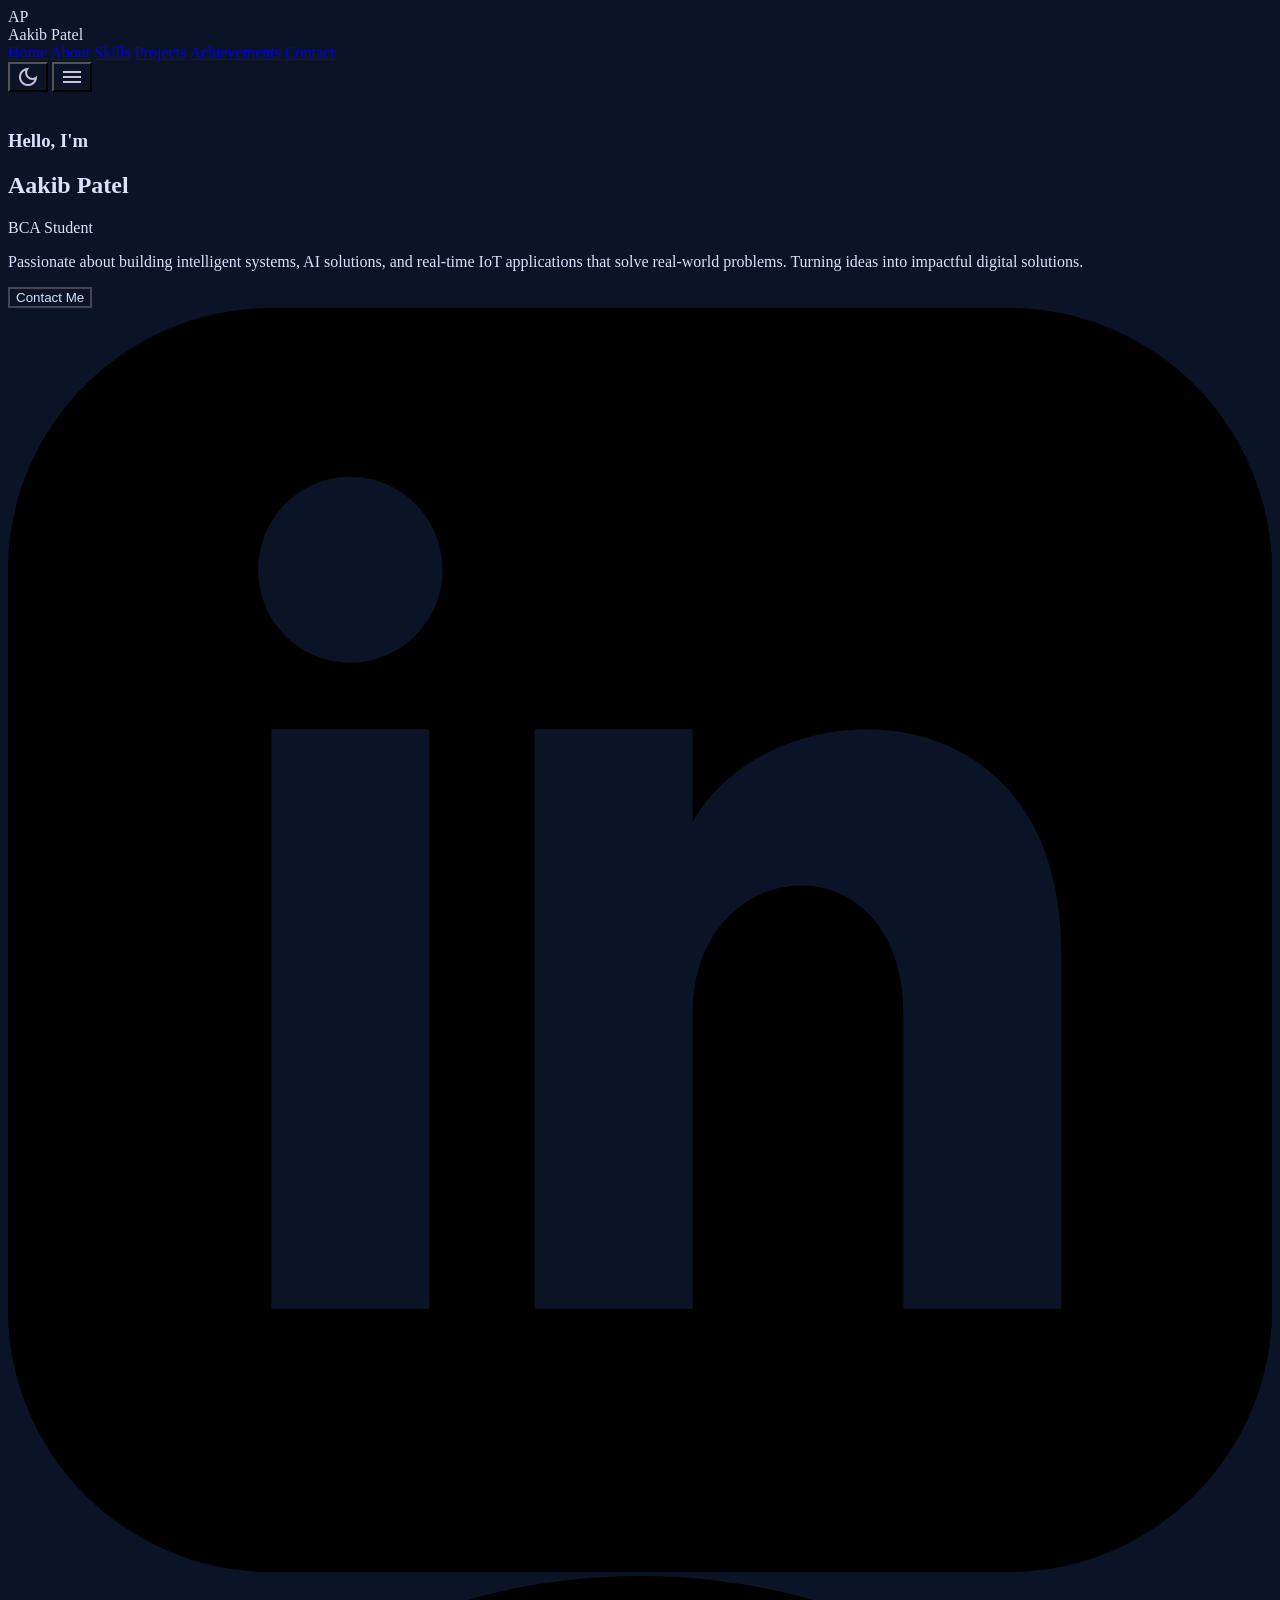
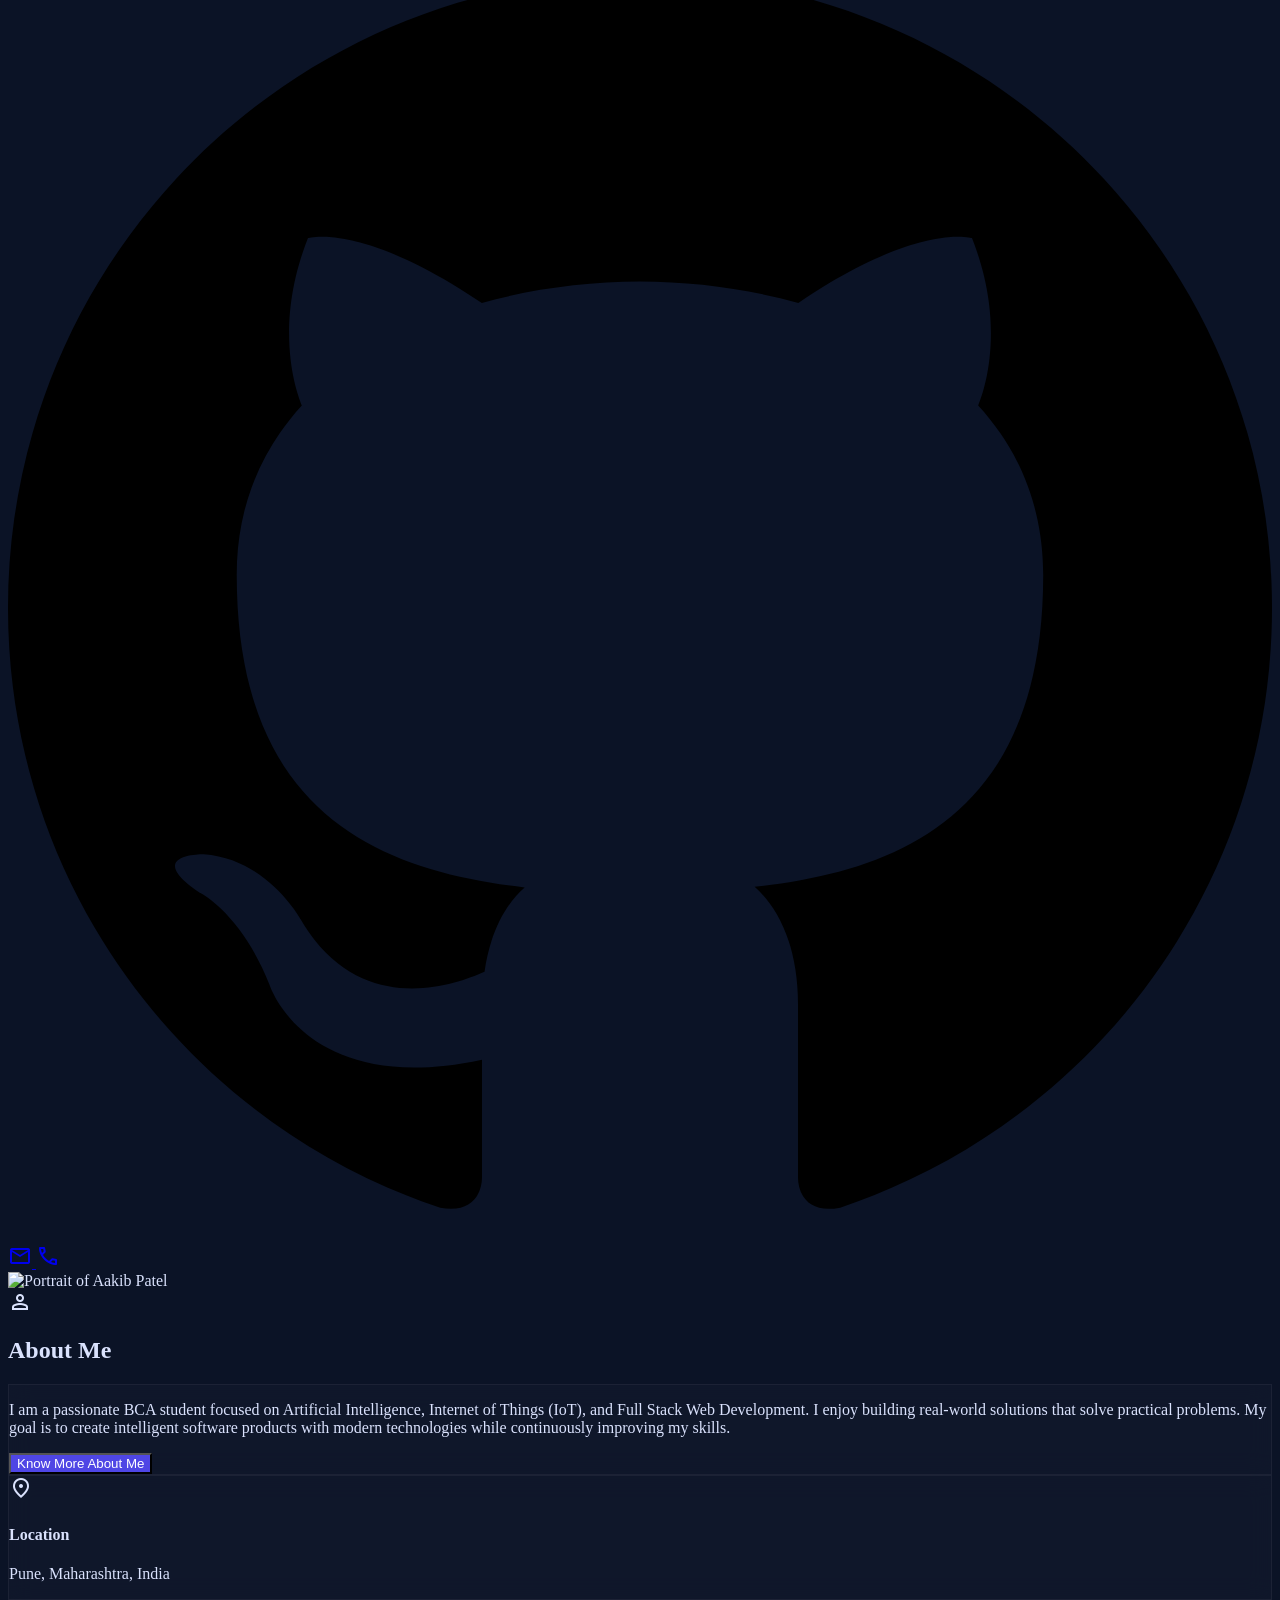
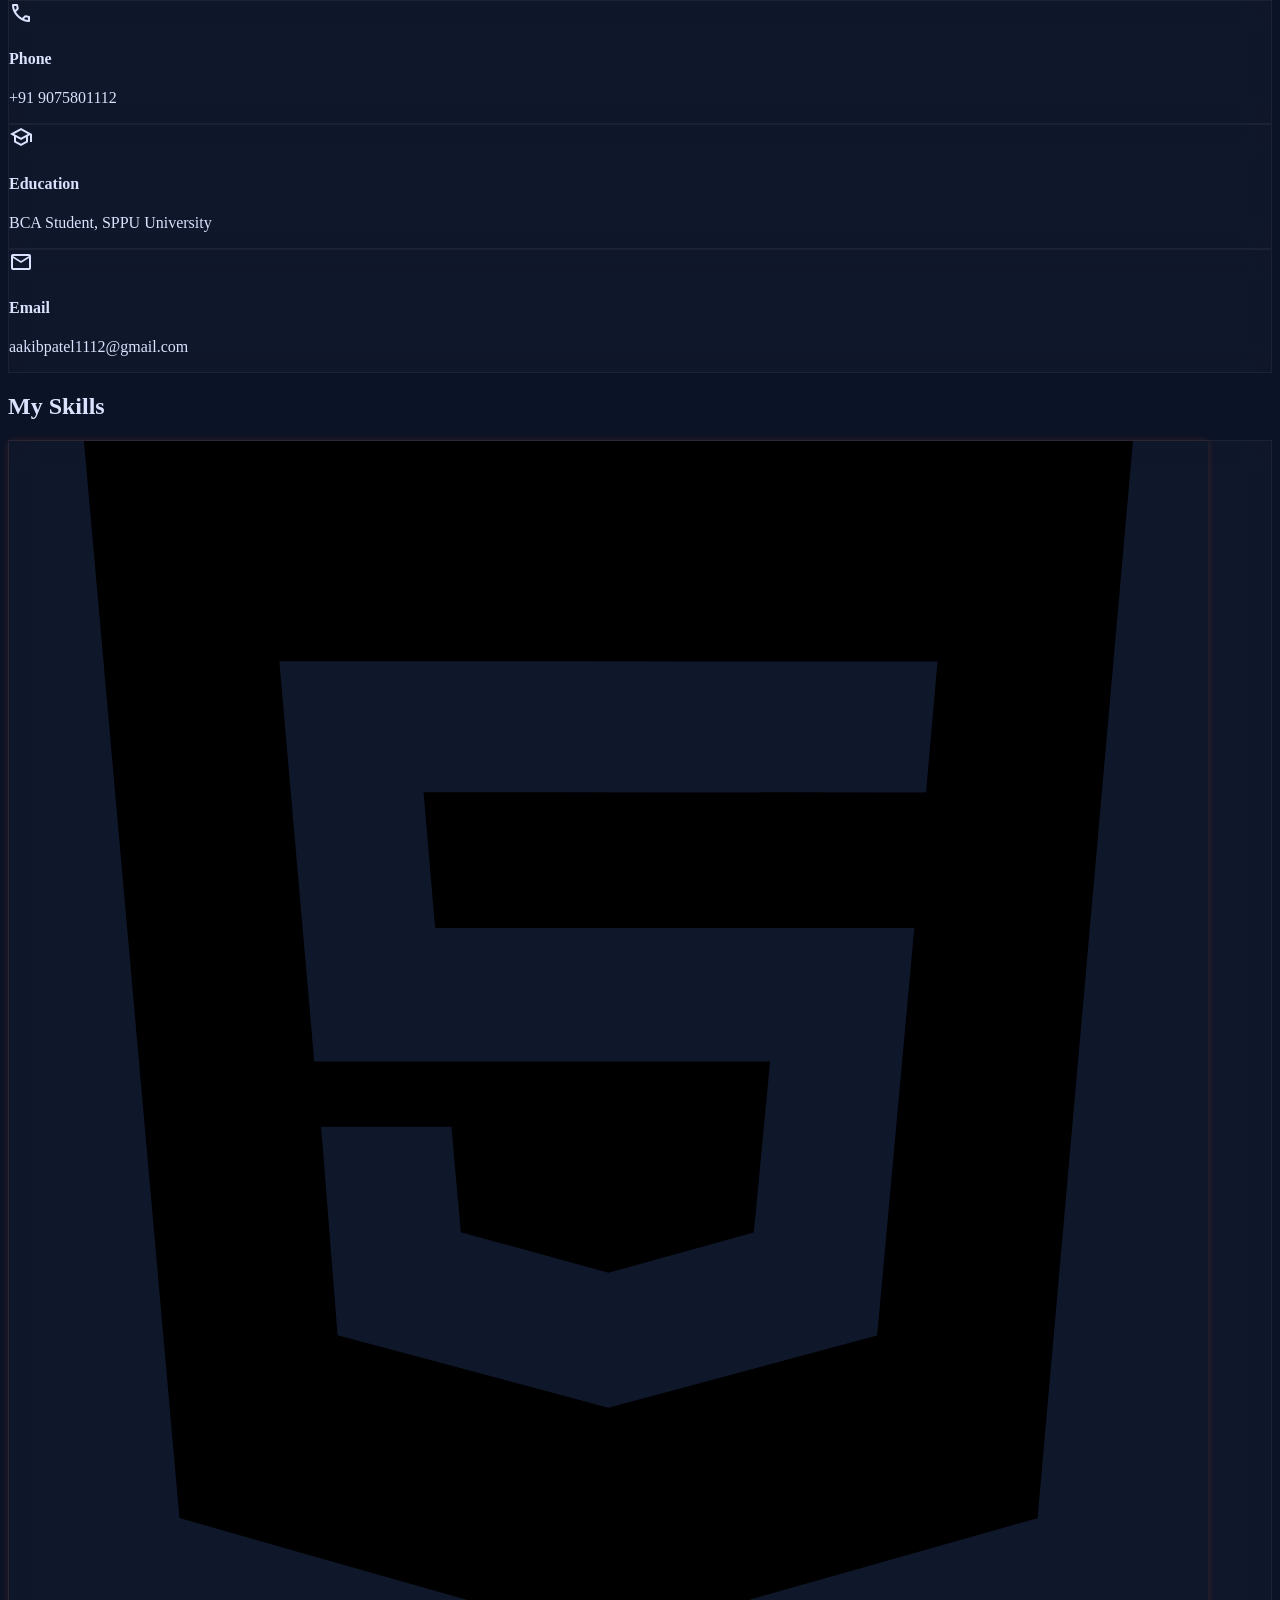
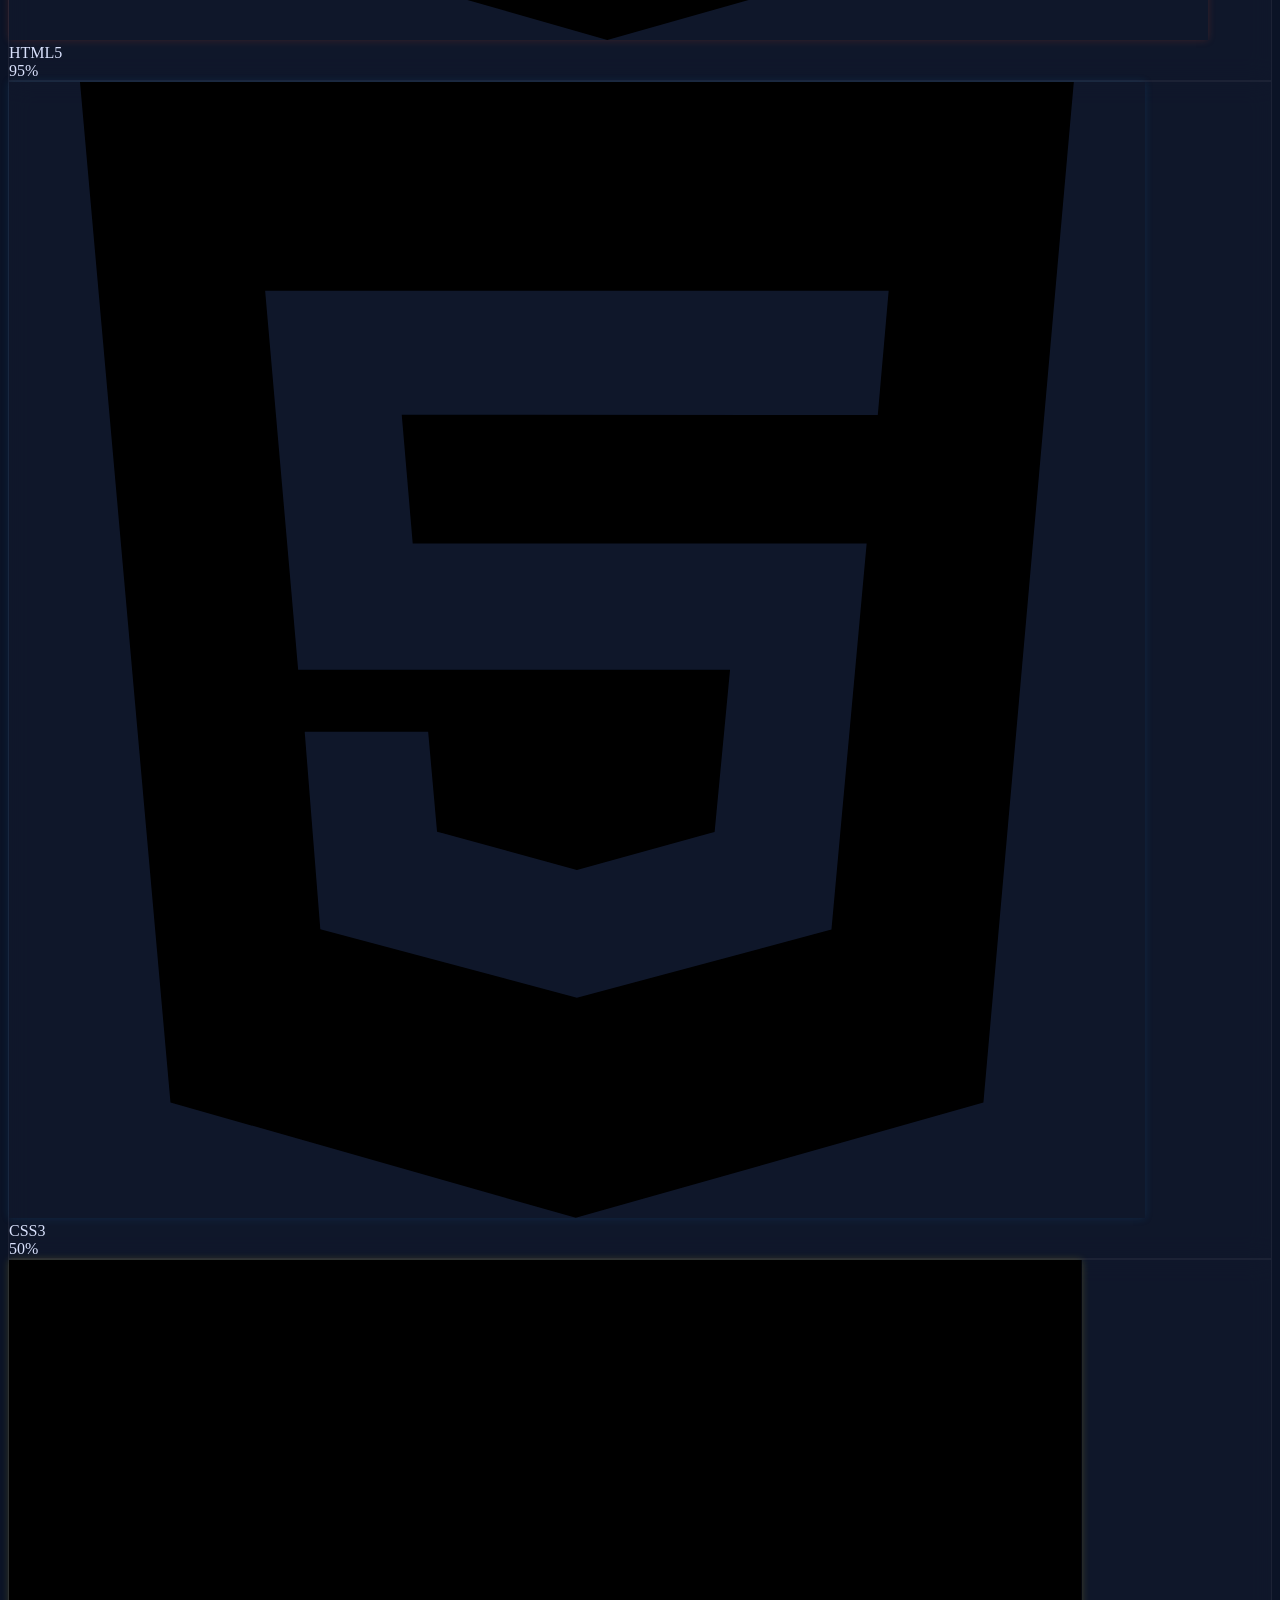
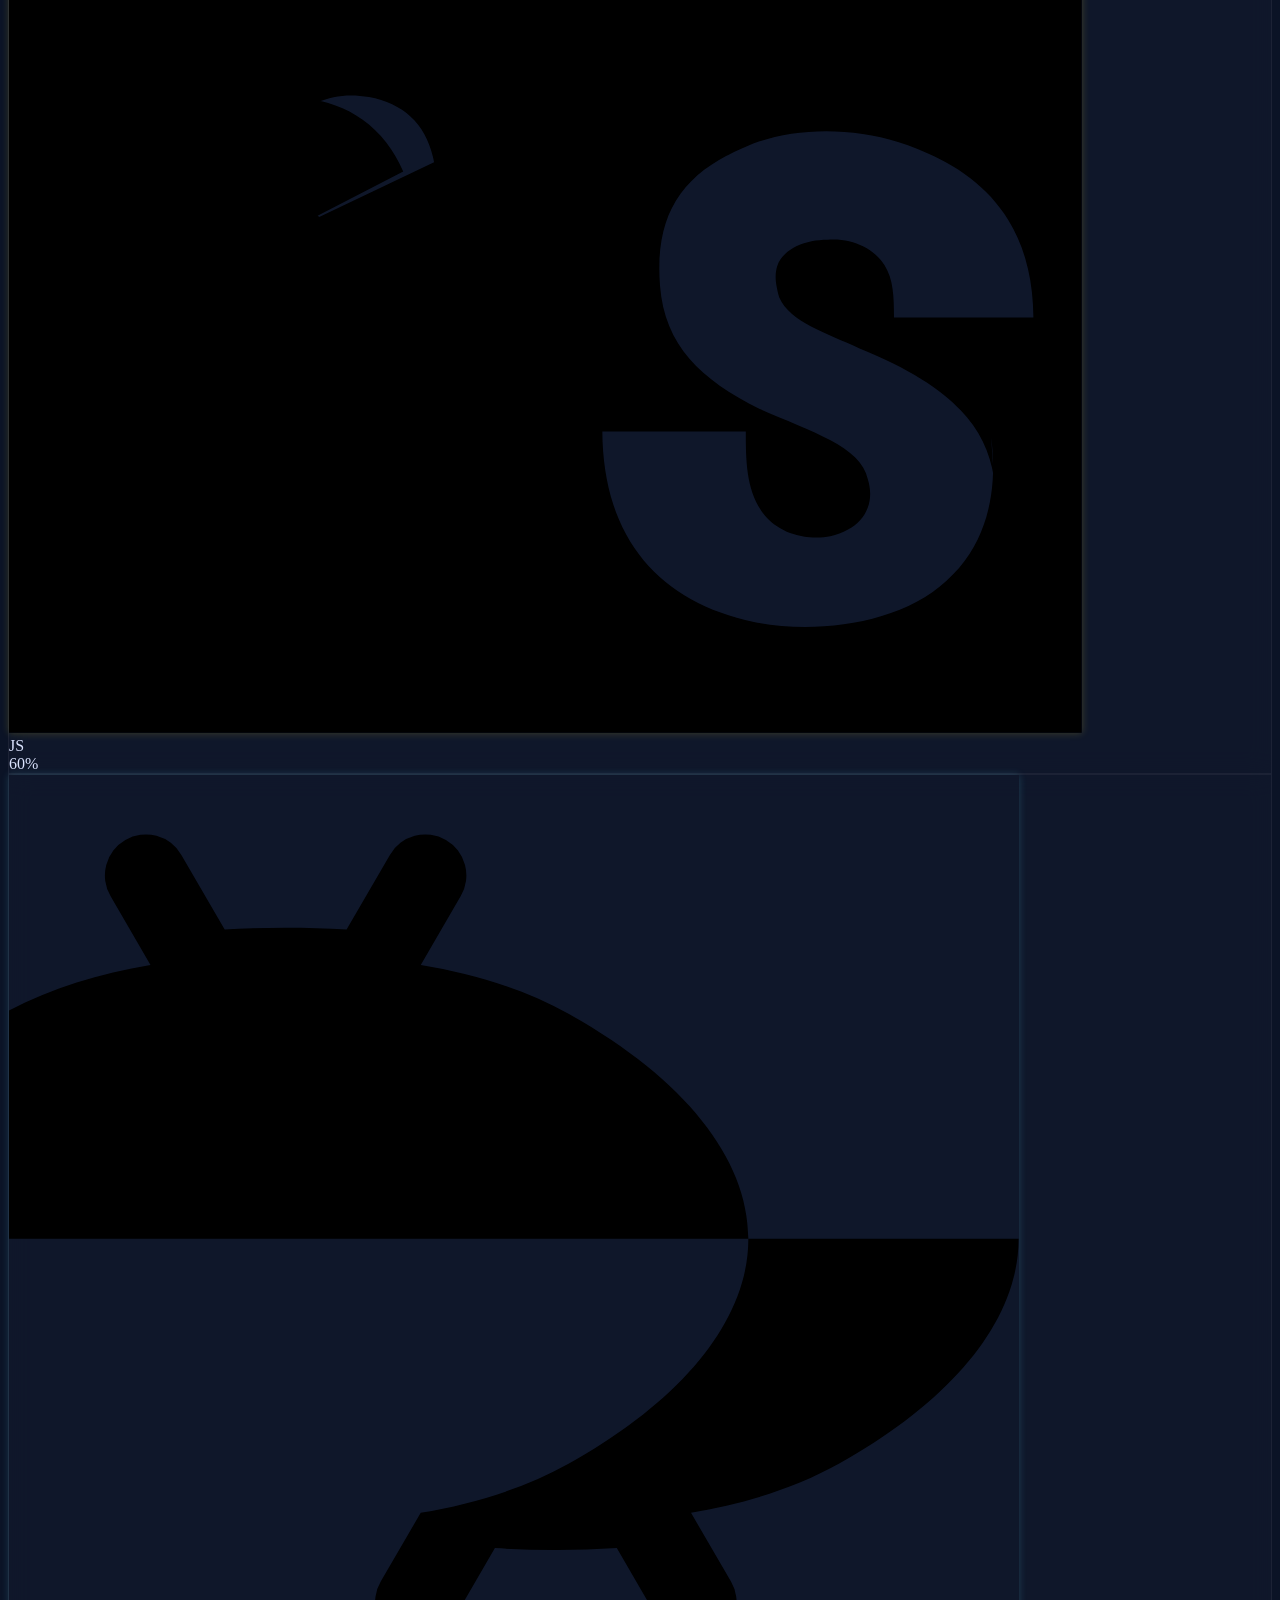
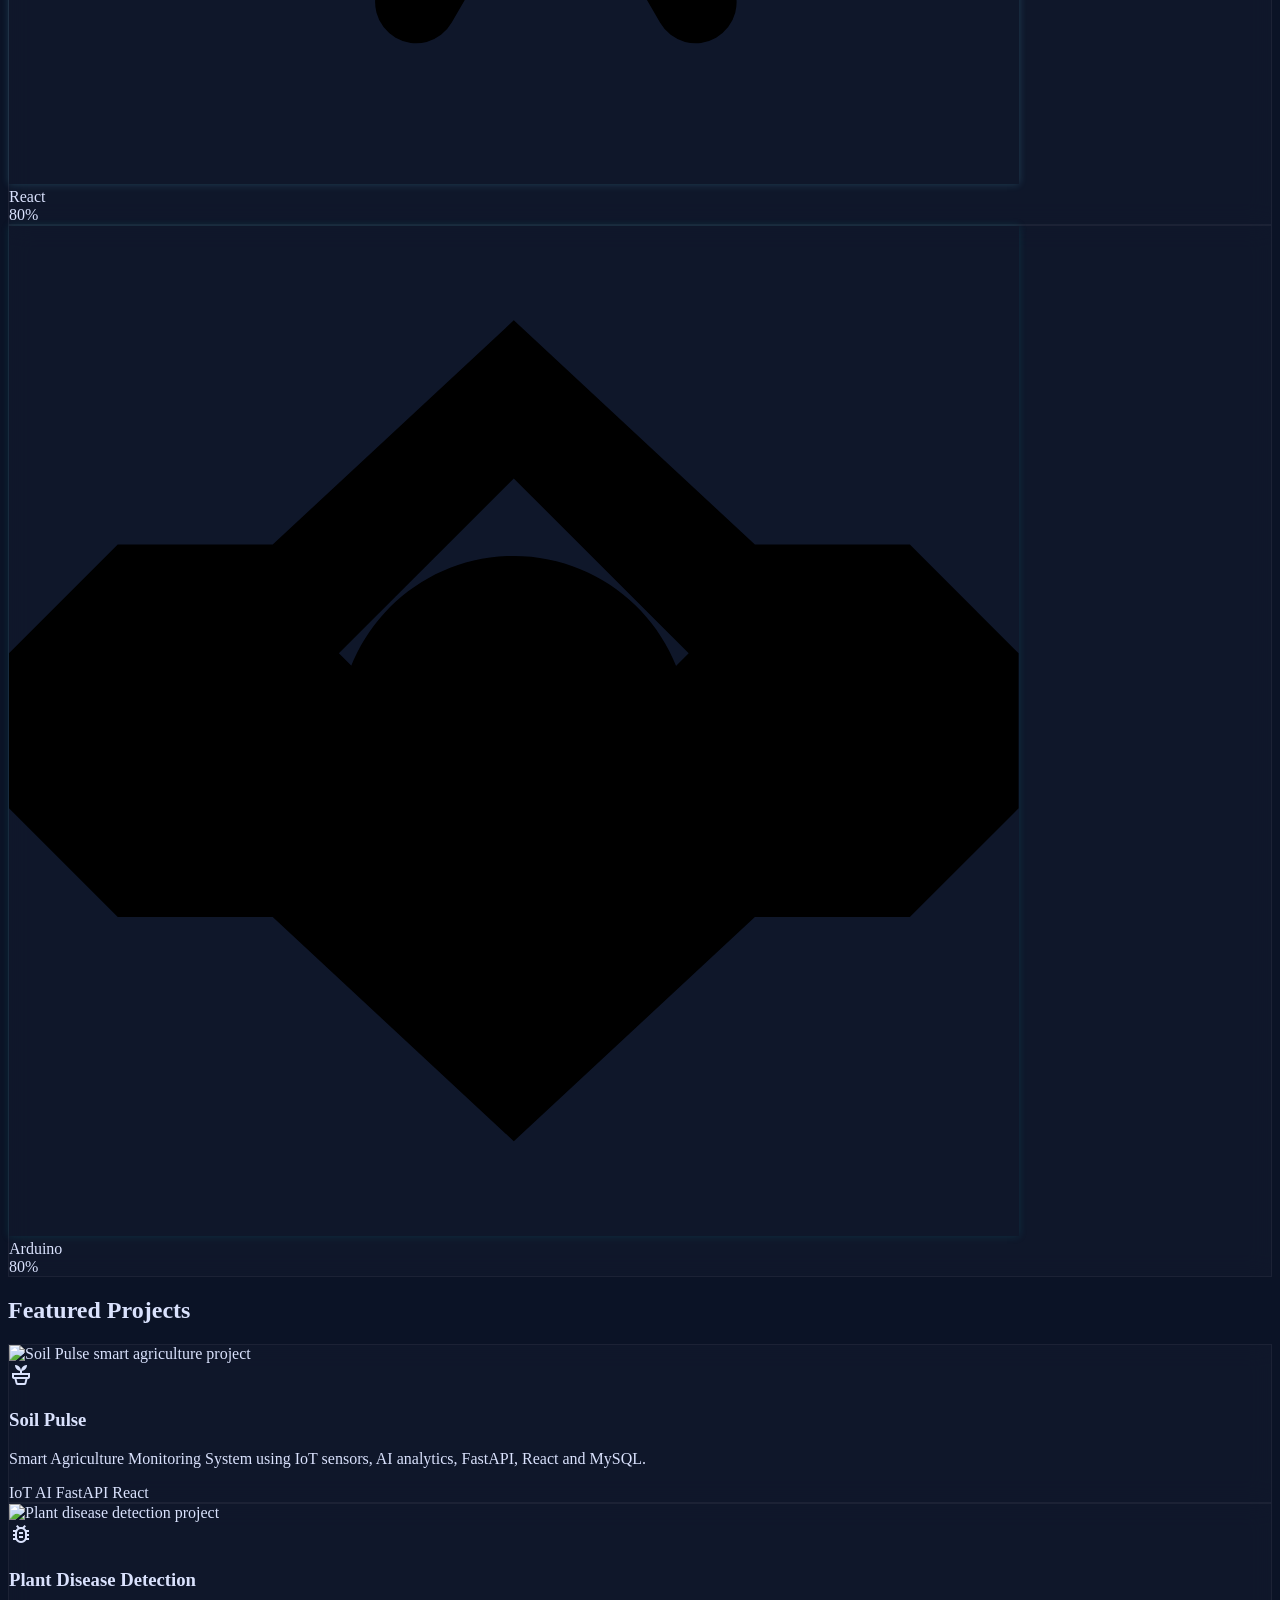
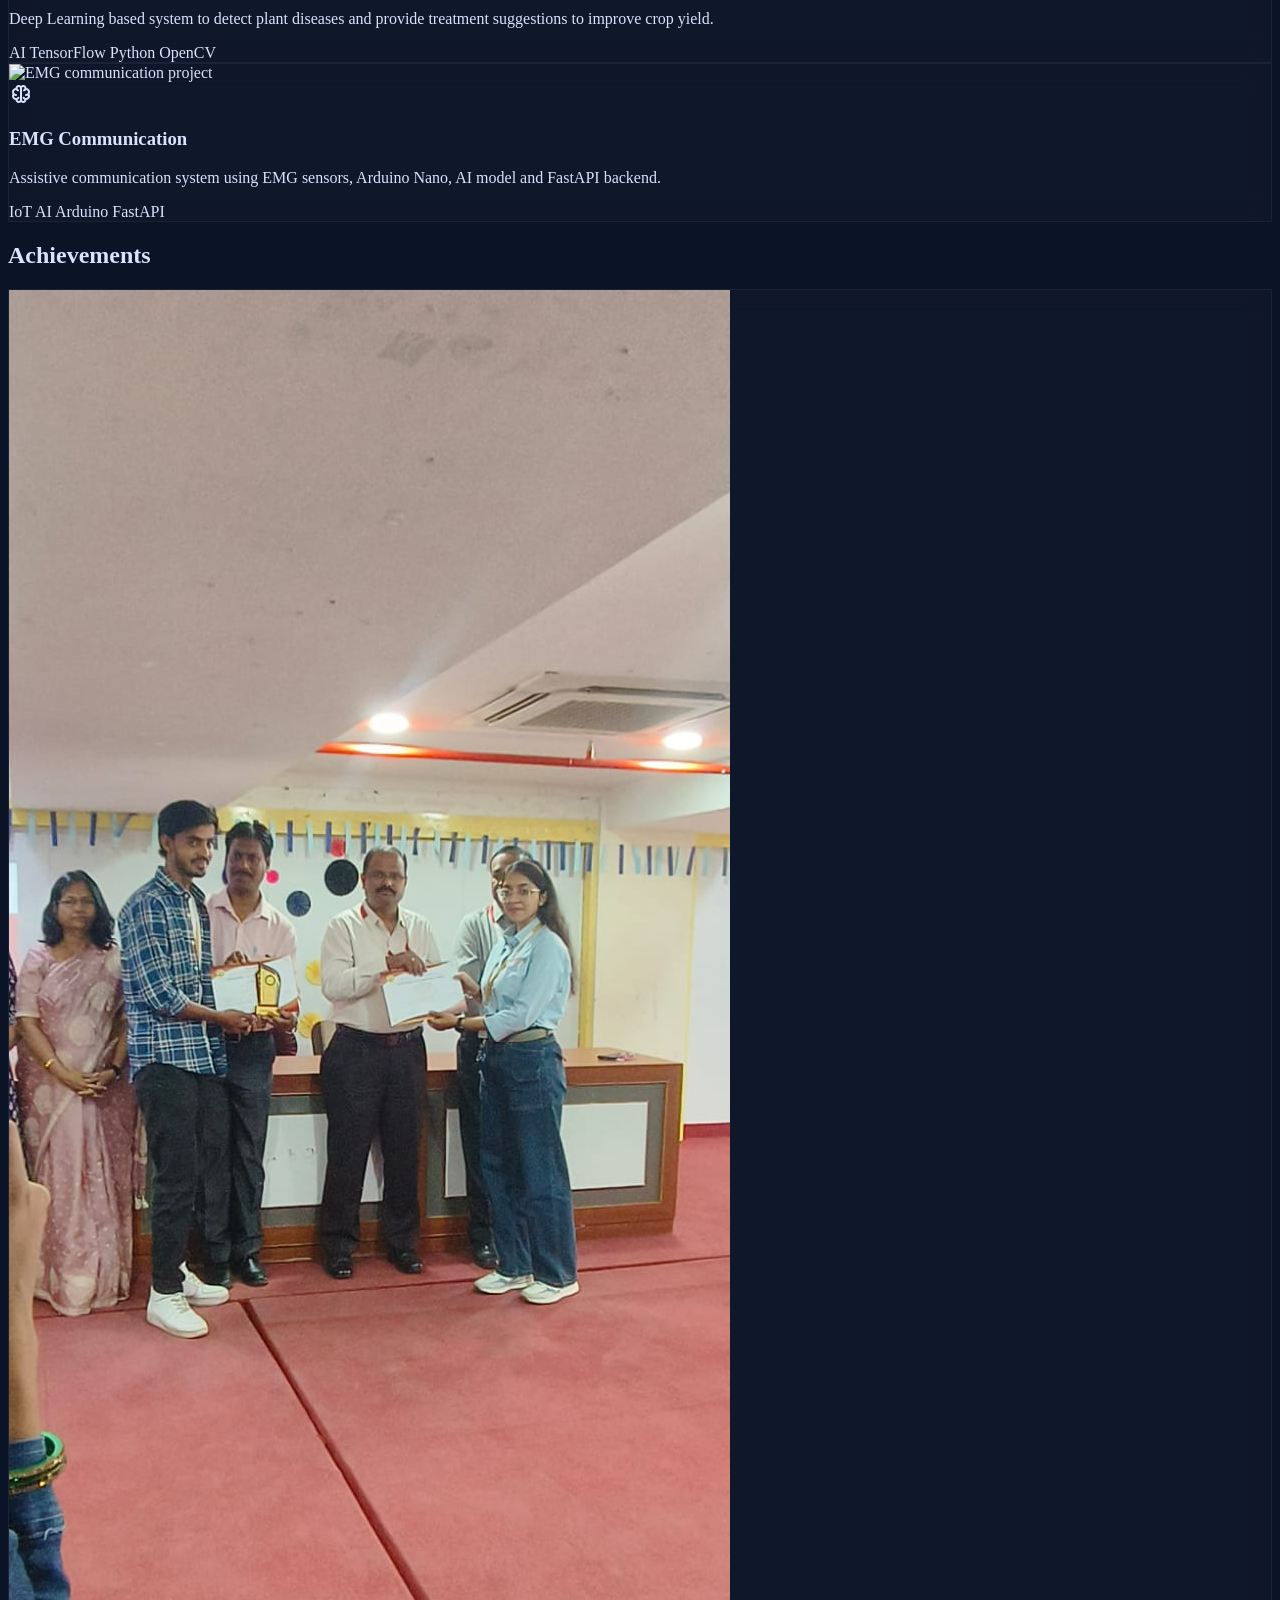
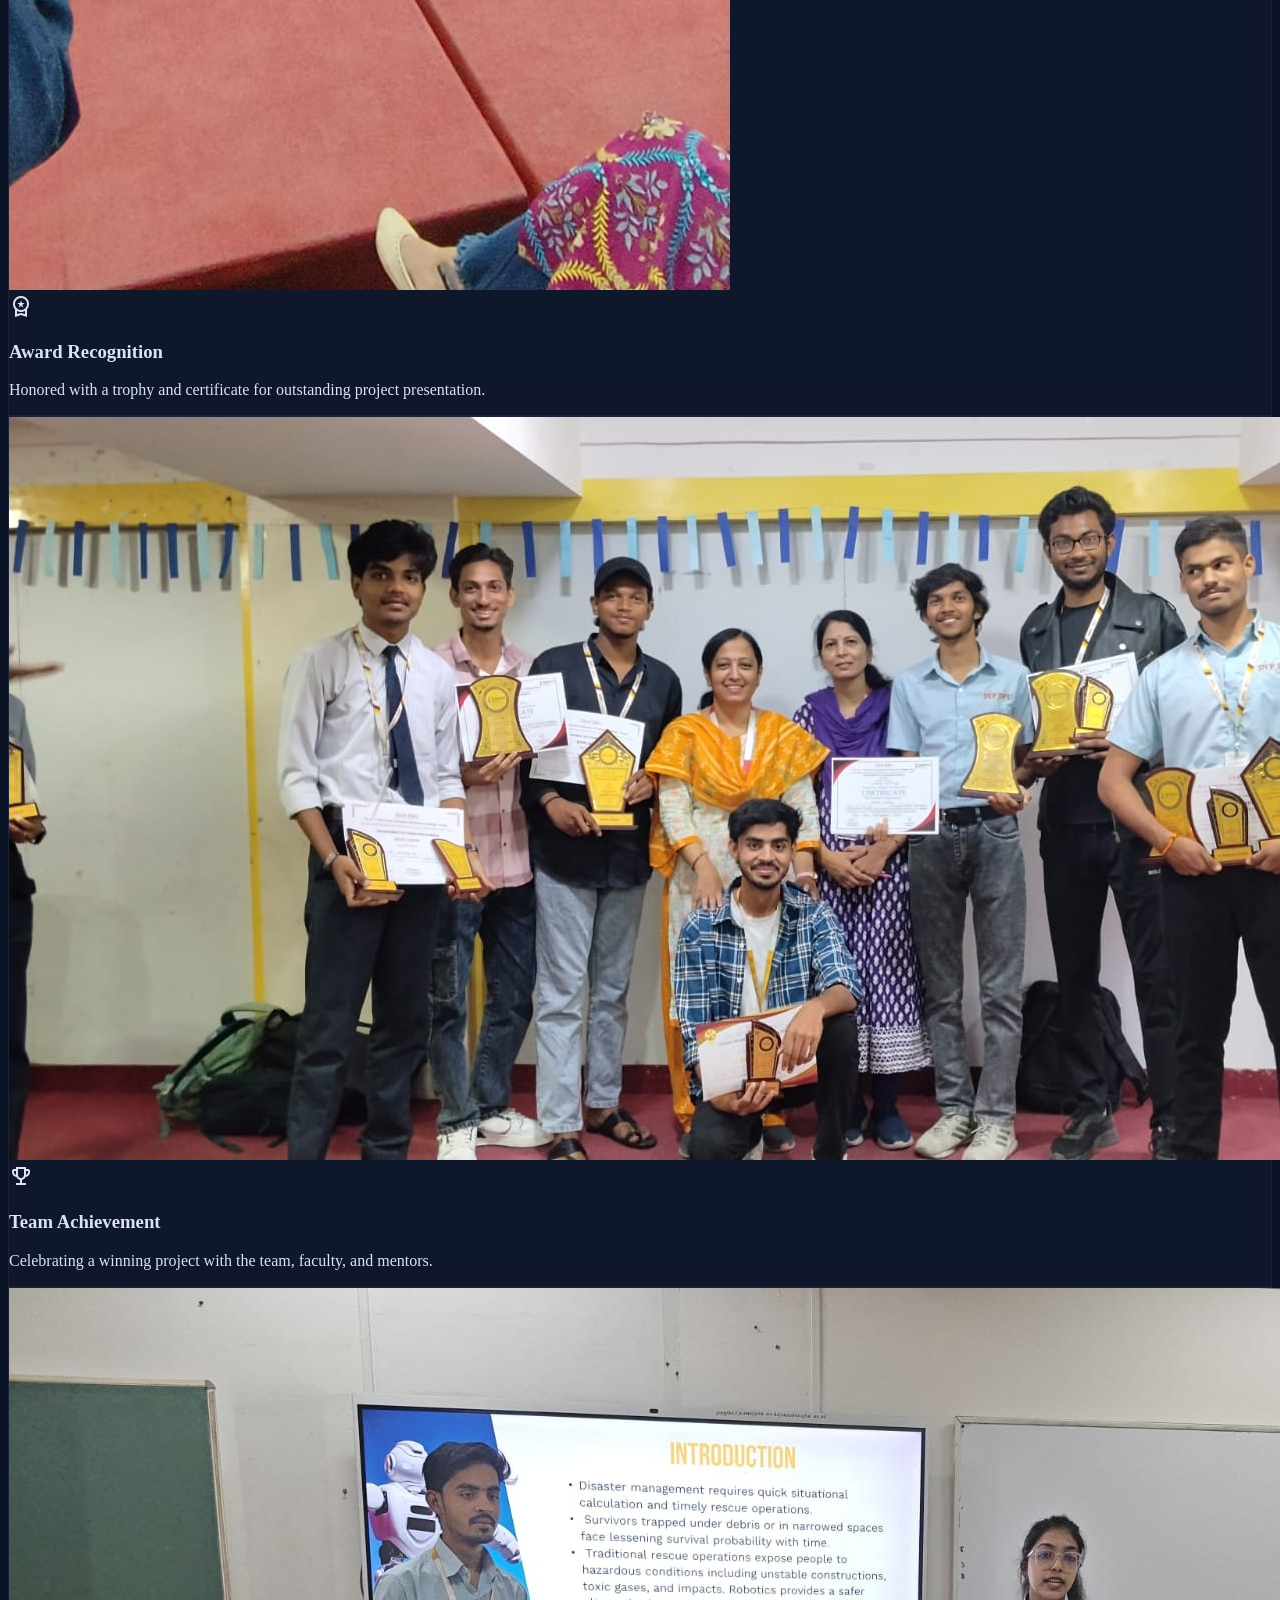
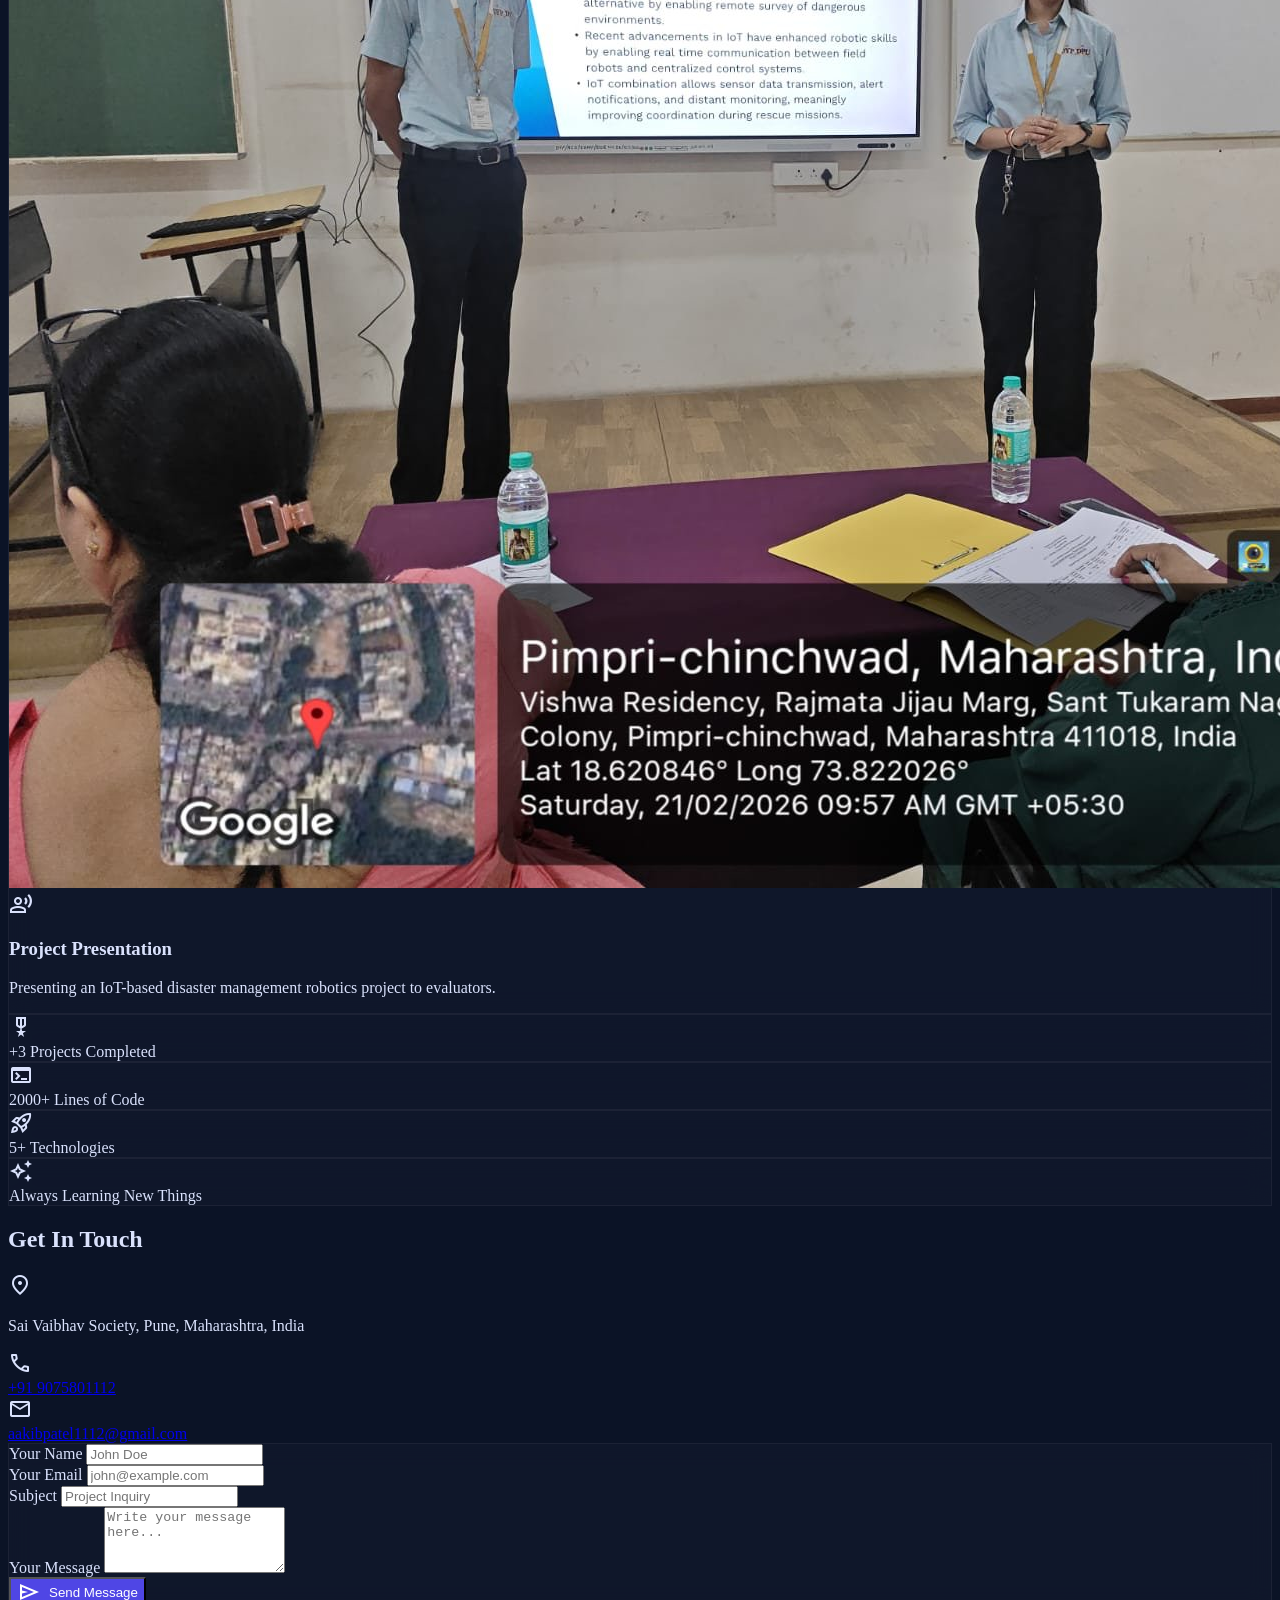
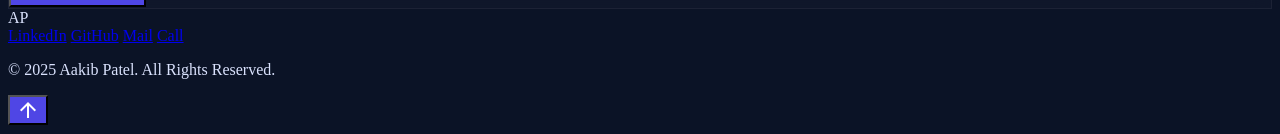
==== index.html @ e9b5a4da "Add files via upload" ====
<!DOCTYPE html>
<html class="dark" lang="en">
<head>
<meta charset="utf-8">
<meta content="width=device-width, initial-scale=1.0" name="viewport">
<title>Aakib Patel | AI &amp; IoT Developer Portfolio</title>
<script src="https://cdn.tailwindcss.com?plugins=forms,container-queries"></script>
<link href="https://fonts.googleapis.com/css2?family=Inter:wght@400;500;600;700&amp;family=Hanken+Grotesk:wght@600;700;800&amp;family=Geist:wght@400;500;600&amp;family=Material+Symbols+Outlined:wght,FILL@100..700,0..1&amp;display=swap" rel="stylesheet">
<link href="https://fonts.googleapis.com/css2?family=Material+Symbols+Outlined:wght,FILL@100..700,0..1&amp;display=swap" rel="stylesheet">
<link href="https://fonts.googleapis.com/css2?family=Geist:wght@100..900&amp;family=Hanken+Grotesk:wght@100..900&amp;family=Inter:wght@100..900&amp;display=swap" rel="stylesheet">
<script id="tailwind-config">
    tailwind.config = {
      darkMode: "class",
      theme: {
        extend: {
          "colors": {
            "on-secondary-fixed-variant": "#6800b4",
            "outline": "#918fa1",
            "primary": "#c3c0ff",
            "inverse-surface": "#dae2fd",
            "secondary": "#ddb8ff",
            "on-secondary": "#490080",
            "tertiary": "#4cd7f6",
            "on-primary-container": "#dad7ff",
            "on-error": "#690005",
            "secondary-fixed-dim": "#ddb8ff",
            "inverse-primary": "#4d44e3",
            "inverse-on-surface": "#283044",
            "secondary-container": "#7c03d3",
            "on-secondary-container": "#dfbcff",
            "primary-fixed-dim": "#c3c0ff",
            "on-primary-fixed": "#0f0069",
            "error-container": "#93000a",
            "on-surface": "#dae2fd",
            "surface-bright": "#31394d",
            "on-error-container": "#ffdad6",
            "error": "#ffb4ab",
            "on-tertiary-container": "#93e8ff",
            "surface-tint": "#c3c0ff",
            "surface-container": "#171f33",
            "surface-container-lowest": "#060e20",
            "on-primary-fixed-variant": "#3323cc",
            "tertiary-fixed": "#acedff",
            "on-secondary-fixed": "#2c0051",
            "background": "#0b1326",
            "on-tertiary-fixed-variant": "#004e5c",
            "surface-container-low": "#131b2e",
            "tertiary-container": "#006a7c",
            "surface": "#0b1326",
            "surface-container-high": "#222a3d",
            "on-tertiary": "#003640",
            "tertiary-fixed-dim": "#4cd7f6",
            "secondary-fixed": "#f0dbff",
            "on-tertiary-fixed": "#001f26",
            "surface-variant": "#2d3449",
            "surface-dim": "#0b1326",
            "on-background": "#dae2fd",
            "outline-variant": "#464555",
            "primary-container": "#4f46e5",
            "primary-fixed": "#e2dfff",
            "surface-container-highest": "#2d3449",
            "on-surface-variant": "#c7c4d8",
            "on-primary": "#1d00a5"
          },
          "borderRadius": {
            "DEFAULT": "0.25rem",
            "lg": "0.5rem",
            "xl": "0.75rem",
            "full": "9999px"
          },
          "spacing": {
            "margin-desktop": "4rem",
            "margin-mobile": "1rem",
            "container-max": "1280px",
            "component-gap": "1rem",
            "section-gap": "8rem",
            "gutter": "1.5rem"
          },
          "fontFamily": {
            "body-lg": ["Inter"],
            "label-md": ["Geist"],
            "headline-lg": ["Hanken Grotesk"],
            "headline-xl": ["Hanken Grotesk"],
            "body-md": ["Inter"],
            "headline-md": ["Hanken Grotesk"],
            "headline-lg-mobile": ["Hanken Grotesk"],
            "label-sm": ["Geist"]
          },
          "fontSize": {
            "body-lg": ["18px", {"lineHeight": "1.6", "fontWeight": "400"}],
            "label-md": ["14px", {"lineHeight": "1.4", "letterSpacing": "0.05em", "fontWeight": "500"}],
            "headline-lg": ["48px", {"lineHeight": "1.2", "letterSpacing": "-0.01em", "fontWeight": "700"}],
            "headline-xl": ["64px", {"lineHeight": "1.1", "letterSpacing": "-0.02em", "fontWeight": "800"}],
            "body-md": ["16px", {"lineHeight": "1.6", "fontWeight": "400"}],
            "headline-md": ["24px", {"lineHeight": "1.4", "fontWeight": "600"}],
            "headline-lg-mobile": ["32px", {"lineHeight": "1.2", "fontWeight": "700"}],
            "label-sm": ["12px", {"lineHeight": "1.2", "fontWeight": "600"}]
          }
        },
      },
    }
  </script>
<style>
    body {
      background-color: #0b1326;
      color: #dae2fd;
      overflow-x: hidden;
    }

    .glass-card {
      background: rgba(23, 31, 51, 0.4);
      backdrop-filter: blur(12px);
      border: 1px solid rgba(255, 255, 255, 0.05);
      transition: all 0.3s ease;
    }

    .glass-card:hover {
      border-color: rgba(195, 192, 255, 0.2);
      transform: translateY(-4px);
    }

    .glow-effect {
      position: relative;
    }

    .glow-effect::after {
      content: '';
      position: absolute;
      inset: -20px;
      background: radial-gradient(circle, rgba(79, 70, 229, 0.15) 0%, transparent 70%);
      z-index: -1;
      pointer-events: none;
    }

    .hero-glow {
      position: absolute;
      width: 500px;
      height: 500px;
      background: radial-gradient(circle, rgba(79, 70, 229, 0.1) 0%, transparent 70%);
      top: 50%;
      right: 10%;
      transform: translateY(-50%);
      pointer-events: none;
    }

    .material-symbols-outlined {
      font-variation-settings: 'FILL' 0, 'wght' 400, 'GRAD' 0, 'opsz' 24;
    }

    .active-nav {
      color: #c3c0ff;
      font-weight: 700;
      border-bottom: 2px solid #c3c0ff;
      padding-bottom: 4px;
    }

    ::-webkit-scrollbar {
      width: 8px;
    }

    ::-webkit-scrollbar-track {
      background: #0b1326;
    }

    ::-webkit-scrollbar-thumb {
      background: #171f33;
      border-radius: 10px;
    }

    ::-webkit-scrollbar-thumb:hover {
      background: #2d3449;
    }

    /* ---------- Responsive, color-changing buttons ---------- */
    .btn {
      display: inline-flex;
      align-items: center;
      justify-content: center;
      gap: 0.5rem;
      cursor: pointer;
      user-select: none;
      transition: background-color 0.3s ease, color 0.3s ease,
        border-color 0.3s ease, transform 0.15s ease, box-shadow 0.3s ease;
      will-change: transform;
    }
    .btn:active {
      transform: scale(0.96);
    }
    .btn:focus-visible {
      outline: 2px solid #c3c0ff;
      outline-offset: 2px;
    }

    /* Solid / filled button */
    .btn-solid {
      background-color: #4f46e5;
      color: #ffffff;
    }
    .btn-solid:hover {
      background-color: #7c03d3;
      box-shadow: 0 0 18px rgba(124, 3, 211, 0.35);
    }

    /* Outline button that fills with color on hover */
    .btn-outline {
      background-color: transparent;
      border: 2px solid #464555;
      color: #dae2fd;
    }
    .btn-outline:hover {
      background-color: #c3c0ff;
      border-color: #c3c0ff;
      color: #1d00a5;
      box-shadow: 0 0 18px rgba(195, 192, 255, 0.3);
    }

    /* Icon / round buttons */
    .btn-icon {
      background-color: transparent;
      color: #c7c4d8;
    }
    .btn-icon:hover {
      background-color: #2d3449;
      color: #c3c0ff;
    }

    /* Floating scroll-to-top button */
    .btn-fab {
      background-color: #4f46e5;
      color: #ffffff;
    }
    .btn-fab:hover {
      background-color: #7c03d3;
      transform: scale(1.1);
    }
    .btn-fab:active {
      transform: scale(0.92);
    }

    /* Fully responsive sizing: stack full-width on phones, auto width from small breakpoint up */
    .btn-responsive {
      width: 100%;
    }
    @media (min-width: 480px) {
      .btn-responsive {
        width: auto;
      }
    }

    /* Mobile nav menu */
    .mobile-menu {
      max-height: 0;
      overflow: hidden;
      opacity: 0;
      transition: max-height 0.4s ease, opacity 0.3s ease;
    }
    .mobile-menu.open {
      max-height: 400px;
      opacity: 1;
    }
    #menu-icon {
      transition: transform 0.3s ease;
    }
    #menu-toggle-btn[aria-expanded="true"] #menu-icon {
      transform: rotate(90deg);
    }
  </style>
</head>
<body class="font-body-md selection:bg-primary-container selection:text-on-primary-container">
<!-- Top Navigation Bar -->
<header class="fixed top-0 left-0 right-0 z-50 bg-background/80 backdrop-blur-xl border-b border-outline-variant/20">
<nav class="flex justify-between items-center px-margin-mobile md:px-margin-desktop py-4 max-w-container-max mx-auto">
<div class="flex items-center gap-2">
<div class="w-10 h-10 rounded-full bg-primary-container flex items-center justify-center">
<span class="text-headline-md font-bold text-white">AP</span>
</div>
<span class="text-headline-md font-headline-md font-bold text-on-surface">Aakib Patel</span>
</div>
<div class="hidden md:flex items-center gap-8">
<a class="text-primary font-bold border-b-2 border-primary pb-1 font-label-md transition-colors duration-300" href="#home">Home</a>
<a class="text-on-surface-variant font-label-md hover:text-primary transition-colors duration-300" href="#about">About</a>
<a class="text-on-surface-variant font-label-md hover:text-primary transition-colors duration-300" href="#skills">Skills</a>
<a class="text-on-surface-variant font-label-md hover:text-primary transition-colors duration-300" href="#projects">Projects</a>
<a class="text-on-surface-variant font-label-md hover:text-primary transition-colors duration-300" href="#achievements">Achievements</a>
<a class="text-on-surface-variant font-label-md hover:text-primary transition-colors duration-300" href="#contact">Contact</a>
</div>
<div class="flex items-center gap-2 sm:gap-4">
<button class="btn btn-icon p-2 rounded-full" aria-label="Toggle dark mode">
<span class="material-symbols-outlined" data-icon="dark_mode">dark_mode</span>
</button>
<button id="menu-toggle-btn" class="btn btn-icon p-2 rounded-full md:hidden" aria-label="Toggle menu" aria-expanded="false">
<span class="material-symbols-outlined" id="menu-icon" data-icon="menu">menu</span>
</button>
</div>
</nav>
<!-- Mobile dropdown menu: appears under the header on small screens -->
<div id="mobile-menu" class="mobile-menu md:hidden px-margin-mobile">
<div class="flex flex-col gap-1 pb-4 pt-2 border-t border-outline-variant/20">
<a class="mobile-nav-link px-4 py-3 rounded-lg text-on-surface-variant hover:text-primary hover:bg-surface-variant transition-colors duration-300 font-label-md" href="#home">Home</a>
<a class="mobile-nav-link px-4 py-3 rounded-lg text-on-surface-variant hover:text-primary hover:bg-surface-variant transition-colors duration-300 font-label-md" href="#about">About</a>
<a class="mobile-nav-link px-4 py-3 rounded-lg text-on-surface-variant hover:text-primary hover:bg-surface-variant transition-colors duration-300 font-label-md" href="#skills">Skills</a>
<a class="mobile-nav-link px-4 py-3 rounded-lg text-on-surface-variant hover:text-primary hover:bg-surface-variant transition-colors duration-300 font-label-md" href="#projects">Projects</a>
<a class="mobile-nav-link px-4 py-3 rounded-lg text-on-surface-variant hover:text-primary hover:bg-surface-variant transition-colors duration-300 font-label-md" href="#achievements">Achievements</a>
<a class="mobile-nav-link px-4 py-3 rounded-lg text-on-surface-variant hover:text-primary hover:bg-surface-variant transition-colors duration-300 font-label-md" href="#contact">Contact</a>
</div>
</div>
</header>
<main class="pt-24 space-y-section-gap pb-20">
<!-- Hero Section -->
<section class="max-w-container-max mx-auto px-margin-mobile md:px-margin-desktop relative overflow-visible" id="home"><div class="absolute inset-0 -z-10 overflow-hidden"><img src="https://lh3.googleusercontent.com/aida-public/[base64]" alt="" class="w-full h-full object-cover opacity-40"><div class="absolute inset-0 bg-gradient-to-b from-background via-transparent to-background"></div></div>

<div class="grid md:grid-cols-2 items-center gap-12 py-12 md:py-20">
<div class="space-y-8 order-2 md:order-1">
<div class="space-y-4">
<h3 class="text-headline-md font-headline-md text-primary">Hello, I'm</h3>
<h1 class="text-headline-xl md:text-headline-xl font-headline-xl text-on-surface">
              Aakib <span class="text-primary-container">Patel</span>
</h1>
<p class="text-body-lg font-body-lg text-secondary-fixed-dim">
              BCA Student&nbsp;</p>
<p class="text-body-md font-body-md text-on-surface-variant max-w-lg leading-relaxed">
              Passionate about building intelligent systems, AI solutions, and real-time IoT applications that solve real-world problems. Turning ideas into impactful digital solutions.
            </p>
</div>
<div class="flex flex-wrap gap-4">

<button class="btn btn-outline btn-responsive px-8 py-3 rounded-xl font-bold" onclick="document.getElementById('contact').scrollIntoView({behavior:'smooth'})">
              Contact Me
            </button>
</div>
<div class="flex items-center gap-6 pt-4">
<a class="w-10 h-10 flex items-center justify-center rounded-lg bg-surface-container-high text-on-surface-variant hover:text-primary hover:bg-surface-variant transition-all duration-300" href="https://www.linkedin.com/in/aakib-patel-839002418?utm_source=share_via&amp;utm_content=profile&amp;utm_medium=member_android" target="_blank" rel="noopener noreferrer" aria-label="LinkedIn">
<svg class="w-5 h-5 fill-current" viewBox="0 0 24 24"><path d="M19 0h-14c-2.761 0-5 2.239-5 5v14c0 2.761 2.239 5 5 5h14c2.761 0 5-2.239 5-5v-14c0-2.761-2.239-5-5-5zm-11 19h-3v-11h3v11zm-1.5-12.268c-.966 0-1.75-.79-1.75-1.764s.784-1.764 1.75-1.764 1.75.79 1.75 1.764-.783 1.764-1.75 1.764zm13.5 12.268h-3v-5.604c0-3.368-4-3.113-4 0v5.604h-3v-11h3v1.765c1.396-2.586 7-2.777 7 2.476v6.759z"></path></svg>
</a>
<a class="w-10 h-10 flex items-center justify-center rounded-lg bg-surface-container-high text-on-surface-variant hover:text-primary hover:bg-surface-variant transition-all duration-300" href="https://github.com/aakibpatel1112-stack" target="_blank" rel="noopener noreferrer" aria-label="GitHub">
<svg class="w-5 h-5 fill-current" viewBox="0 0 24 24"><path d="M12 0c-6.626 0-12 5.373-12 12 0 5.302 3.438 9.8 8.207 11.387.599.111.793-.261.793-.577v-2.234c-3.338.726-4.033-1.416-4.033-1.416-.546-1.387-1.333-1.756-1.333-1.756-1.089-.745.083-.729.083-.729 1.205.084 1.839 1.237 1.839 1.237 1.07 1.834 2.807 1.304 3.492.997.107-.775.418-1.305.762-1.604-2.665-.305-5.467-1.334-5.467-5.931 0-1.311.469-2.381 1.236-3.221-.124-.303-.535-1.524.117-3.176 0 0 1.008-.322 3.301 1.23.957-.266 1.983-.399 3.003-.404 1.02.005 2.047.138 3.006.404 2.291-1.552 3.297-1.23 3.297-1.23.653 1.653.242 2.874.118 3.176.77.84 1.235 1.911 1.235 3.221 0 4.609-2.807 5.624-5.479 5.921.43.372.823 1.102.823 2.222v3.293c0 .319.192.694.801.576 4.765-1.589 8.199-6.086 8.199-11.386 0-6.627-5.373-12-12-12z"></path></svg>
</a>
<a class="w-10 h-10 flex items-center justify-center rounded-lg bg-surface-container-high text-on-surface-variant hover:text-primary hover:bg-surface-variant transition-all duration-300" href="mailto:aakibpatel1112@gmail.com" aria-label="Email">
<span class="material-symbols-outlined" data-icon="mail">mail</span>
</a>
<a class="w-10 h-10 flex items-center justify-center rounded-lg bg-surface-container-high text-on-surface-variant hover:text-primary hover:bg-surface-variant transition-all duration-300" href="tel:+919075801112" aria-label="Call">
<span class="material-symbols-outlined" data-icon="call">call</span>
</a>
</div>
</div>
<div class="order-1 md:order-2 flex justify-center">
<div class="relative">
<!-- Glow background -->
<div class="absolute inset-0 bg-primary-container opacity-20 blur-3xl rounded-full scale-110"></div>
<!-- Portrait Container -->
<div class="w-64 h-64 md:w-80 md:h-80 rounded-full border-4 border-primary/30 p-2 overflow-hidden relative z-10">
<img class="w-full h-full object-cover rounded-full" alt="Portrait of Aakib Patel" src="https://lh3.googleusercontent.com/aida-public/[base64]">
</div>
<!-- Decorative Orbit -->
<div class="absolute -inset-4 border border-dashed border-primary/20 rounded-full animate-[spin_20s_linear_infinite]"></div>
</div>
</div>
</div>
</section>
<!-- About Me Section -->
<section class="max-w-container-max mx-auto px-margin-mobile md:px-margin-desktop" id="about">
<div class="flex items-center gap-4 mb-8">
<span class="material-symbols-outlined text-primary-container text-3xl" data-icon="person">person</span>
<h2 class="text-headline-lg font-headline-lg text-on-surface">About Me</h2>
</div>
<div class="grid md:grid-cols-3 gap-8">
<div class="md:col-span-2 glass-card p-8 rounded-2xl space-y-6">
<p class="text-body-lg font-body-lg text-on-surface-variant leading-relaxed">
            I am a passionate BCA student focused on Artificial Intelligence, Internet of Things (IoT), and Full Stack Web Development. I enjoy building real-world solutions that solve practical problems. My goal is to create intelligent software products with modern technologies while continuously improving my skills.
          </p>
<button class="btn btn-solid btn-responsive px-6 py-2 rounded-lg font-bold">
            Know More About Me
          </button>
</div>
<div class="grid grid-cols-1 gap-4">
<div class="glass-card p-4 rounded-xl flex items-start gap-4">
<span class="material-symbols-outlined text-primary" data-icon="location_on">location_on</span>
<div>
<h4 class="font-bold text-on-surface">Location</h4>
<p class="text-sm text-on-surface-variant">Pune, Maharashtra, India</p>
</div>
</div>
<div class="glass-card p-4 rounded-xl flex items-start gap-4">
<span class="material-symbols-outlined text-primary" data-icon="phone">phone</span>
<div>
<h4 class="font-bold text-on-surface">Phone</h4>
<p class="text-sm text-on-surface-variant">+91 9075801112</p>
</div>
</div>
<div class="glass-card p-4 rounded-xl flex items-start gap-4">
<span class="material-symbols-outlined text-primary" data-icon="school">school</span>
<div>
<h4 class="font-bold text-on-surface">Education</h4>
<p class="text-sm text-on-surface-variant">BCA Student, SPPU University</p>
</div>
</div>
<div class="glass-card p-4 rounded-xl flex items-start gap-4">
<span class="material-symbols-outlined text-primary" data-icon="mail">mail</span>
<div>
<h4 class="font-bold text-on-surface">Email</h4>
<p class="text-sm text-on-surface-variant">aakibpatel1112@gmail.com</p>
</div>
</div>
</div>
</div>
</section>
<!-- Skills Section -->
<section class="max-w-container-max mx-auto px-margin-mobile md:px-margin-desktop" id="skills">
<div class="text-center mb-12">
<h2 class="text-headline-lg font-headline-lg text-on-surface mb-2">My Skills</h2>
<div class="w-20 h-1 bg-primary-container mx-auto rounded-full"></div>
</div>
<div class="grid grid-cols-2 md:grid-cols-4 lg:grid-cols-8 gap-8">
<!-- Skill Card Template -->
<div class="glass-card p-6 rounded-2xl flex flex-col items-center justify-center text-center group">
<div class="w-12 h-12 mb-4 text-[#E34F26] group-hover:scale-110 transition-transform">
<svg class="w-full h-full fill-current" viewBox="0 0 24 24" style="width: 95%; box-shadow: rgba(227, 79, 38, 0.2) 0px 0px 8px;"><path d="M1.5 0h21l-1.91 21.563L11.977 24l-8.564-2.438L1.5 0zm7.031 9.75l-.232-2.718 10.059.003.23-2.622L5.412 4.41l.698 8.01h9.126l-.326 3.426-2.91.804-2.955-.81-.188-2.11H6.248l.33 4.171L12 19.351l5.379-1.443.744-8.157H8.531z"></path></svg>
</div>
<span class="text-sm font-bold text-on-surface mb-3">HTML5</span>
<div class="w-full h-1 bg-surface-variant/30 rounded-full overflow-hidden"><div class="h-full bg-[#E34F26]" style="width: 95%; box-shadow: rgba(227, 79, 38, 0.2) 0px 0px 8px;"></div></div>
<span class="text-[10px] text-on-surface-variant mt-1">95%</span>
</div>
<div class="glass-card p-6 rounded-2xl flex flex-col items-center justify-center text-center group">
<div class="w-12 h-12 mb-4 text-[#1572B6] group-hover:scale-110 transition-transform">
<svg class="w-full h-full fill-current" viewBox="0 0 24 24" style="width: 90%; box-shadow: rgba(21, 114, 182, 0.2) 0px 0px 8px;"><path d="M1.5 0h21l-1.91 21.563L11.977 24l-8.565-2.438L1.5 0zm7.031 9.75l-.232-2.718 10.059.003.23-2.622L5.412 4.41l.698 8.01h9.126l-.326 3.426-2.91.804-2.955-.81-.188-2.11H6.248l.33 4.171L12 19.351l5.379-1.443.744-8.157H8.531z"></path></svg>
</div>
<span class="text-sm font-bold text-on-surface mb-3">CSS3</span>
<div class="w-full h-1 bg-surface-variant/30 rounded-full overflow-hidden"><div class="h-full bg-[#1572B6]" style="width: 90%; box-shadow: rgba(21, 114, 182, 0.2) 0px 0px 8px;"></div></div>
<span class="text-[10px] text-on-surface-variant mt-1">50%</span>
</div>
<div class="glass-card p-6 rounded-2xl flex flex-col items-center justify-center text-center group">
<div class="w-12 h-12 mb-4 text-[#F7DF1E] group-hover:scale-110 transition-transform">
<svg class="w-full h-full fill-current" viewBox="0 0 24 24" style="width: 85%; box-shadow: rgba(247, 223, 30, 0.2) 0px 0px 8px;"><path d="M0 0h24v24H0V0zm22.034 18.276c-.175-1.095-.888-2.015-3.003-2.873-.736-.345-1.554-.585-1.797-1.14-.091-.33-.105-.51-.045-.705.15-.405.645-.585 1.126-.585.525-.046 1.05.195 1.275.57.195.315.21.69.21 1.17h3.12c-.015-2.145-1.155-3.33-3.03-3.93-1.095-.345-2.43-.33-3.405.105-1.44.6-2.04 1.515-1.92 3.105.105 1.35.915 2.1 2.22 2.76 1.155.51 2.28.84 2.43 1.575.18.585-.105 1.11-.84 1.275-.36.075-1.02.045-1.455-.45-.42-.51-.435-1.185-.435-1.89h-3.21c.015 2.43 1.32 3.825 3.39 4.26 1.335.285 3.255.06 4.305-.915 1.11-.99 1.11-2.4 1.005-3.21zM9.51 11.235c-.15-.825-.66-1.305-1.455-1.455-.66-.12-1.395.045-1.635.63-.165.405-.09 1.05.045 1.485.405 1.11 3.24 1.185 3.24 4.17 0 2.46-1.845 3.93-4.245 3.93-1.89 0-3.375-.81-3.975-2.58h3.195c.15.54.39.81.99.93.45.06 1.11-.12 1.23-.78.195-.72-.45-.96-1.53-1.425-1.395-.585-2.61-1.305-2.52-3.15.03-1.68 1.125-2.775 2.73-3.12 1.245-.255 2.61.12 3.24 1.575l-3.075 1.59z"></path></svg>
</div>
<span class="text-sm font-bold text-on-surface mb-3">JS</span>
<div class="w-full h-1 bg-surface-variant/30 rounded-full overflow-hidden"><div class="h-full bg-[#F7DF1E]" style="width: 85%; box-shadow: rgba(247, 223, 30, 0.2) 0px 0px 8px;"></div></div>
<span class="text-[10px] text-on-surface-variant mt-1">60%</span>
</div>
<div class="glass-card p-6 rounded-2xl flex flex-col items-center justify-center text-center group"><div class="w-12 h-12 mb-6 text-[#61DAFB] group-hover:scale-110 transition-transform"><svg class="w-full h-full fill-current" viewBox="0 0 24 24" style="width: 80%; box-shadow: rgba(97, 218, 251, 0.2) 0px 0px 8px;"><path d="M24 11.026c0 1.956-1.605 3.86-4.264 5.342-1.042.582-2.26.963-3.524 1.17l.951 1.637a.97.97 0 0 1-.353 1.332.969.969 0 0 1-1.331-.354l-1.03-1.776c-.477.03-.961.044-1.449.044s-.972-.014-1.449-.044l-1.03 1.776a.969.969 0 0 1-1.331.354.97.97 0 0 1-.353-1.332l.951-1.637c1.264-.207 2.482-.588 3.524-1.17 2.659-1.482 4.264-3.386 4.264-5.342 0-1.956-1.605-3.86-4.264-5.342-1.042-.582-2.26-.963-3.524-1.17l.951-1.637a.97.97 0 0 0-.353-1.332.969.969 0 0 0-1.331.354l-1.03 1.776c-.477-.03-.961-.044-1.449-.044s-.972.014-1.449.044l-1.03-1.776a.969.969 0 0 0-1.331-.354.97.97 0 0 0-.353 1.332l.951 1.637c-1.264.207-2.482.588-3.524 1.17-2.659 1.482-4.264 3.386-4.264 5.342z"></path></svg></div><span class="text-sm font-bold text-on-surface mb-4">React</span><div class="w-full h-1 bg-surface-variant/30 rounded-full overflow-hidden"><div class="h-full bg-[#61DAFB]" style="width: 80%; box-shadow: rgba(97, 218, 251, 0.2) 0px 0px 8px;"></div></div><span class="text-[10px] text-on-surface-variant mt-2">80%</span></div>
<div class="glass-card p-6 rounded-2xl flex flex-col items-center justify-center text-center group"><div class="w-12 h-12 mb-4 text-[#00979D] group-hover:scale-110 transition-transform"><svg class="w-full h-full fill-current" viewBox="0 0 24 24" style="width: 80%; box-shadow: rgba(0, 151, 157, 0.2) 0px 0px 8px;"><path d="M0 10.158v3.684l2.585 2.585h3.684L12 21.758l5.731-5.331h3.684l2.585-2.585v-3.684L21.415 7.573h-3.684L12 2.242 6.269 7.573H2.585L0 10.158zm12-4.158l4.158 4.158-4.158 4.158-4.158-4.158L12 6zm0 10.158c2.296 0 4.158-1.862 4.158-4.158S14.296 7.842 12 7.842 7.842 9.704 7.842 12 9.704 16.158 12 16.158z"></path></svg></div><span class="text-sm font-bold text-on-surface mb-3">Arduino</span><div class="w-full h-1 bg-surface-variant/30 rounded-full overflow-hidden"><div class="h-full bg-[#00979D]" style="width: 80%; box-shadow: rgba(0, 151, 157, 0.2) 0px 0px 8px;"></div></div><span class="text-[10px] text-on-surface-variant mt-1">80%</span></div>
</div>
</section>
<!-- Featured Projects Section -->
<section class="max-w-container-max mx-auto px-margin-mobile md:px-margin-desktop" id="projects">
<div class="text-center mb-12">
<h2 class="text-headline-lg font-headline-lg text-on-surface mb-2">Featured Projects</h2>
<div class="w-20 h-1 bg-primary-container mx-auto rounded-full"></div>
</div>
<div class="grid md:grid-cols-3 gap-8">
<!-- Project 1 -->
<div class="glass-card rounded-2xl overflow-hidden group">
<div class="h-48 relative overflow-hidden">
<img class="w-full h-full object-cover group-hover:scale-110 transition-transform duration-500" alt="Soil Pulse smart agriculture project" src="https://lh3.googleusercontent.com/aida-public/[base64]">
<div class="absolute inset-0 bg-gradient-to-t from-background/80 to-transparent"></div>
</div>
<div class="p-6 space-y-4">
<div class="flex items-center gap-2 text-primary-container">
<span class="material-symbols-outlined" data-icon="potted_plant">potted_plant</span>
<h3 class="text-headline-md font-bold text-on-surface">Soil Pulse</h3>
</div>
<p class="text-sm text-on-surface-variant">Smart Agriculture Monitoring System using IoT sensors, AI analytics, FastAPI, React and MySQL.</p>
<div class="flex flex-wrap gap-2">
<span class="px-3 py-1 bg-surface-container-high text-[10px] font-bold text-primary rounded-full">IoT</span>
<span class="px-3 py-1 bg-surface-container-high text-[10px] font-bold text-primary rounded-full">AI</span>
<span class="px-3 py-1 bg-surface-container-high text-[10px] font-bold text-primary rounded-full">FastAPI</span>
<span class="px-3 py-1 bg-surface-container-high text-[10px] font-bold text-primary rounded-full">React</span>
</div>
</div>
</div>
<!-- Project 2 -->
<div class="glass-card rounded-2xl overflow-hidden group">
<div class="h-48 relative overflow-hidden">
<img class="w-full h-full object-cover group-hover:scale-110 transition-transform duration-500" alt="Plant disease detection project" src="https://lh3.googleusercontent.com/aida-public/[base64]">
<div class="absolute inset-0 bg-gradient-to-t from-background/80 to-transparent"></div>
</div>
<div class="p-6 space-y-4">
<div class="flex items-center gap-2 text-primary-container">
<span class="material-symbols-outlined" data-icon="bug_report">bug_report</span>
<h3 class="text-headline-md font-bold text-on-surface">Plant Disease Detection</h3>
</div>
<p class="text-sm text-on-surface-variant">Deep Learning based system to detect plant diseases and provide treatment suggestions to improve crop yield.</p>
<div class="flex flex-wrap gap-2">
<span class="px-3 py-1 bg-surface-container-high text-[10px] font-bold text-primary rounded-full">AI</span>
<span class="px-3 py-1 bg-surface-container-high text-[10px] font-bold text-primary rounded-full">TensorFlow</span>
<span class="px-3 py-1 bg-surface-container-high text-[10px] font-bold text-primary rounded-full">Python</span>
<span class="px-3 py-1 bg-surface-container-high text-[10px] font-bold text-primary rounded-full">OpenCV</span>
</div>
</div>
</div>
<!-- Project 3 -->
<div class="glass-card rounded-2xl overflow-hidden group">
<div class="h-48 relative overflow-hidden">
<img class="w-full h-full object-cover group-hover:scale-110 transition-transform duration-500" alt="EMG communication project" src="https://lh3.googleusercontent.com/aida-public/[base64]">
<div class="absolute inset-0 bg-gradient-to-t from-background/80 to-transparent"></div>
</div>
<div class="p-6 space-y-4">
<div class="flex items-center gap-2 text-primary-container">
<span class="material-symbols-outlined" data-icon="neurology">neurology</span>
<h3 class="text-headline-md font-bold text-on-surface">EMG Communication</h3>
</div>
<p class="text-sm text-on-surface-variant">Assistive communication system using EMG sensors, Arduino Nano, AI model and FastAPI backend.</p>
<div class="flex flex-wrap gap-2">
<span class="px-3 py-1 bg-surface-container-high text-[10px] font-bold text-primary rounded-full">IoT</span>
<span class="px-3 py-1 bg-surface-container-high text-[10px] font-bold text-primary rounded-full">AI</span>
<span class="px-3 py-1 bg-surface-container-high text-[10px] font-bold text-primary rounded-full">Arduino</span>
<span class="px-3 py-1 bg-surface-container-high text-[10px] font-bold text-primary rounded-full">FastAPI</span>
</div>
</div>
</div>
</div>
</section>
<!-- Achievements Section -->
<section class="max-w-container-max mx-auto px-margin-mobile md:px-margin-desktop" id="achievements">
<div class="text-center mb-12">
<h2 class="text-headline-lg font-headline-lg text-on-surface mb-2">Achievements</h2>
<div class="w-20 h-1 bg-primary-container mx-auto rounded-full"></div>
</div>
<div class="grid md:grid-cols-3 gap-8">
<!-- Achievement 1 -->
<div class="glass-card rounded-2xl overflow-hidden group">
<div class="h-56 sm:h-64 relative overflow-hidden">
<img class="w-full h-full object-cover group-hover:scale-110 transition-transform duration-500" alt="Receiving award and certificate on stage" src="images/achievement-1.jpg">
<div class="absolute inset-0 bg-gradient-to-t from-background/80 to-transparent"></div>
</div>
<div class="p-6 space-y-2">
<div class="flex items-center gap-2 text-primary-container">
<span class="material-symbols-outlined" data-icon="workspace_premium">workspace_premium</span>
<h3 class="text-headline-md font-bold text-on-surface">Award Recognition</h3>
</div>
<p class="text-sm text-on-surface-variant">Honored with a trophy and certificate for outstanding project presentation.</p>
</div>
</div>
<!-- Achievement 2 -->
<div class="glass-card rounded-2xl overflow-hidden group">
<div class="h-56 sm:h-64 relative overflow-hidden">
<img class="w-full h-full object-cover group-hover:scale-110 transition-transform duration-500" alt="Group photo with team holding trophies and certificates" src="images/achievement-2.jpg">
<div class="absolute inset-0 bg-gradient-to-t from-background/80 to-transparent"></div>
</div>
<div class="p-6 space-y-2">
<div class="flex items-center gap-2 text-primary-container">
<span class="material-symbols-outlined" data-icon="trophy">emoji_events</span>
<h3 class="text-headline-md font-bold text-on-surface">Team Achievement</h3>
</div>
<p class="text-sm text-on-surface-variant">Celebrating a winning project with the team, faculty, and mentors.</p>
</div>
</div>
<!-- Achievement 3 -->
<div class="glass-card rounded-2xl overflow-hidden group">
<div class="h-56 sm:h-64 relative overflow-hidden">
<img class="w-full h-full object-cover group-hover:scale-110 transition-transform duration-500" alt="Presenting project on disaster management robotics" src="images/achievement-3.jpg">
<div class="absolute inset-0 bg-gradient-to-t from-background/80 to-transparent"></div>
</div>
<div class="p-6 space-y-2">
<div class="flex items-center gap-2 text-primary-container">
<span class="material-symbols-outlined" data-icon="record_voice_over">record_voice_over</span>
<h3 class="text-headline-md font-bold text-on-surface">Project Presentation</h3>
</div>
<p class="text-sm text-on-surface-variant">Presenting an IoT-based disaster management robotics project to evaluators.</p>
</div>
</div>
</div>
</section>
<!-- Stats Section -->
<section class="max-w-container-max mx-auto px-margin-mobile md:px-margin-desktop">
<div class="grid grid-cols-2 lg:grid-cols-4 gap-6">
<div class="glass-card p-8 rounded-2xl flex flex-col items-center text-center gap-2">
<div class="w-14 h-14 bg-primary-container/20 text-primary rounded-xl flex items-center justify-center mb-2">
<span class="material-symbols-outlined text-3xl" data-icon="military_tech">military_tech</span>
</div>
<span class="text-3xl font-bold text-on-surface">+3</span>
<span class="text-sm text-on-surface-variant">Projects Completed</span>
</div>
<div class="glass-card p-8 rounded-2xl flex flex-col items-center text-center gap-2">
<div class="w-14 h-14 bg-secondary-container/20 text-secondary rounded-xl flex items-center justify-center mb-2">
<span class="material-symbols-outlined text-3xl" data-icon="terminal">terminal</span>
</div>
<span class="text-3xl font-bold text-on-surface">2000+</span>
<span class="text-sm text-on-surface-variant">Lines of Code</span>
</div>
<div class="glass-card p-8 rounded-2xl flex flex-col items-center text-center gap-2">
<div class="w-14 h-14 bg-tertiary-container/20 text-tertiary rounded-xl flex items-center justify-center mb-2">
<span class="material-symbols-outlined text-3xl" data-icon="rocket_launch">rocket_launch</span>
</div>
<span class="text-3xl font-bold text-on-surface">5+</span>
<span class="text-sm text-on-surface-variant">Technologies</span>
</div>
<div class="glass-card p-8 rounded-2xl flex flex-col items-center text-center gap-2">
<div class="w-14 h-14 bg-error-container/20 text-error rounded-xl flex items-center justify-center mb-2">
<span class="material-symbols-outlined text-3xl" data-icon="auto_awesome">auto_awesome</span>
</div>
<span class="text-3xl font-bold text-on-surface">Always</span>
<span class="text-sm text-on-surface-variant">Learning New Things</span>
</div>
</div>
</section>
<!-- Contact Section -->
<section class="max-w-container-max mx-auto px-margin-mobile md:px-margin-desktop" id="contact">
<div class="text-center mb-12">
<h2 class="text-headline-lg font-headline-lg text-on-surface mb-2">Get In Touch</h2>
<div class="w-20 h-1 bg-primary-container mx-auto rounded-full"></div>
</div>
<div class="grid md:grid-cols-5 gap-12">
<div class="md:col-span-2 space-y-8">
<div class="space-y-6">
<div class="flex items-center gap-4">
<div class="w-10 h-10 bg-primary-container/10 text-primary rounded-lg flex items-center justify-center">
<span class="material-symbols-outlined" data-icon="location_on">location_on</span>
</div>
<p class="text-on-surface-variant">Sai Vaibhav Society, Pune, Maharashtra, India</p>
</div>
<div class="flex items-center gap-4">
<div class="w-10 h-10 bg-primary-container/10 text-primary rounded-lg flex items-center justify-center">
<span class="material-symbols-outlined" data-icon="call">call</span>
</div>
<a class="text-on-surface-variant hover:text-primary transition-colors duration-300" href="tel:+919075801112">+91 9075801112</a>
</div>
<div class="flex items-center gap-4">
<div class="w-10 h-10 bg-primary-container/10 text-primary rounded-lg flex items-center justify-center">
<span class="material-symbols-outlined" data-icon="mail">mail</span>
</div>
<a class="text-on-surface-variant hover:text-primary transition-colors duration-300 break-all" href="mailto:aakibpatel1112@gmail.com">aakibpatel1112@gmail.com</a>
</div>
</div>
<div class="relative w-full h-48 rounded-2xl overflow-hidden grayscale">

</div>
</div>
<div class="md:col-span-3 glass-card p-8 rounded-2xl">
<form class="space-y-4">
<div class="grid md:grid-cols-2 gap-4">
<div class="space-y-1">
<label class="text-xs font-bold text-on-surface-variant ml-1">Your Name</label>
<input class="w-full bg-surface-container-low border-b border-outline-variant focus:border-primary focus:ring-0 transition-colors p-3 rounded-lg text-on-surface placeholder:text-outline-variant" placeholder="John Doe" type="text">
</div>
<div class="space-y-1">
<label class="text-xs font-bold text-on-surface-variant ml-1">Your Email</label>
<input class="w-full bg-surface-container-low border-b border-outline-variant focus:border-primary focus:ring-0 transition-colors p-3 rounded-lg text-on-surface placeholder:text-outline-variant" placeholder="john@example.com" type="email">
</div>
</div>
<div class="space-y-1">
<label class="text-xs font-bold text-on-surface-variant ml-1">Subject</label>
<input class="w-full bg-surface-container-low border-b border-outline-variant focus:border-primary focus:ring-0 transition-colors p-3 rounded-lg text-on-surface placeholder:text-outline-variant" placeholder="Project Inquiry" type="text">
</div>
<div class="space-y-1">
<label class="text-xs font-bold text-on-surface-variant ml-1">Your Message</label>
<textarea class="w-full bg-surface-container-low border-b border-outline-variant focus:border-primary focus:ring-0 transition-colors p-3 rounded-lg text-on-surface placeholder:text-outline-variant" placeholder="Write your message here..." rows="4"></textarea>
</div>
<button class="btn btn-solid w-full py-4 rounded-xl font-bold shadow-lg shadow-primary-container/20" type="submit">
<span class="material-symbols-outlined" data-icon="send">send</span>
              Send Message
            </button>
</form>
</div>
</div>
</section>
</main>
<footer class="bg-surface-container-lowest border-t border-outline-variant/10 py-12">
<div class="max-w-container-max mx-auto px-margin-mobile md:px-margin-desktop">
<div class="flex flex-col items-center justify-center space-y-6">
<div class="w-12 h-12 rounded-full bg-surface-container-high flex items-center justify-center">
<span class="text-xl font-bold text-primary">AP</span>
</div>
<div class="flex flex-wrap justify-center gap-4 sm:gap-8">
<a class="text-on-surface-variant hover:text-tertiary transition-colors font-label-sm uppercase tracking-widest" href="https://www.linkedin.com/in/aakib-patel-839002418?utm_source=share_via&amp;utm_content=profile&amp;utm_medium=member_android" target="_blank" rel="noopener noreferrer">LinkedIn</a>
<a class="text-on-surface-variant hover:text-tertiary transition-colors font-label-sm uppercase tracking-widest" href="https://github.com/aakibpatel1112-stack" target="_blank" rel="noopener noreferrer">GitHub</a>
<a class="text-on-surface-variant hover:text-tertiary transition-colors font-label-sm uppercase tracking-widest" href="mailto:aakibpatel1112@gmail.com">Mail</a>
<a class="text-on-surface-variant hover:text-tertiary transition-colors font-label-sm uppercase tracking-widest" href="tel:+919075801112">Call</a>
</div>
<p class="text-on-surface-variant text-label-sm">© 2025 Aakib Patel. All Rights Reserved.</p>
</div>
</div>
</footer>
<button id="scroll-top-btn" class="btn btn-fab fixed bottom-6 right-4 sm:right-6 w-11 h-11 sm:w-12 sm:h-12 rounded-full shadow-lg z-40" aria-label="Scroll to top">
<span class="material-symbols-outlined" data-icon="arrow_upward">arrow_upward</span>
</button>
<script>
    // Smooth scrolling for navigation links (desktop + mobile)
    document.querySelectorAll('a[href^="#"]').forEach(anchor => {
      anchor.addEventListener('click', function (e) {
        e.preventDefault();
        const target = document.querySelector(this.getAttribute('href'));
        if (target) {
          target.scrollIntoView({ behavior: 'smooth' });
        }
        // Close the mobile menu after tapping a link
        closeMobileMenu();
      });
    });

    // Active navigation state on scroll
    window.addEventListener('scroll', () => {
      const sections = document.querySelectorAll('section');
      const navLinks = document.querySelectorAll('header nav div a');

      let current = '';
      sections.forEach(section => {
        const sectionTop = section.offsetTop;
        if (window.pageYOffset >= (sectionTop - 200)) {
          current = section.getAttribute('id');
        }
      });

      navLinks.forEach(link => {
        link.classList.remove('text-primary', 'font-bold', 'border-b-2', 'border-primary', 'pb-1');
        link.classList.add('text-on-surface-variant');
        if (current && link.getAttribute('href').includes(current)) {
          link.classList.remove('text-on-surface-variant');
          link.classList.add('text-primary', 'font-bold', 'border-b-2', 'border-primary', 'pb-1');
        }
      });
    });

    // Simple scroll to top
    document.getElementById('scroll-top-btn').addEventListener('click', () => {
      window.scrollTo({ top: 0, behavior: 'smooth' });
    });

    // Responsive hamburger menu toggle
    const menuToggleBtn = document.getElementById('menu-toggle-btn');
    const mobileMenu = document.getElementById('mobile-menu');
    const menuIcon = document.getElementById('menu-icon');

    function openMobileMenu() {
      mobileMenu.classList.add('open');
      menuToggleBtn.setAttribute('aria-expanded', 'true');
      menuIcon.textContent = 'close';
      menuIcon.setAttribute('data-icon', 'close');
    }

    function closeMobileMenu() {
      mobileMenu.classList.remove('open');
      menuToggleBtn.setAttribute('aria-expanded', 'false');
      menuIcon.textContent = 'menu';
      menuIcon.setAttribute('data-icon', 'menu');
    }

    menuToggleBtn.addEventListener('click', () => {
      const isOpen = mobileMenu.classList.contains('open');
      isOpen ? closeMobileMenu() : openMobileMenu();
    });

    // Close mobile menu automatically when resizing up to desktop width
    window.addEventListener('resize', () => {
      if (window.innerWidth >= 768) {
        closeMobileMenu();
      }
    });
  </script>
</body>
</html>
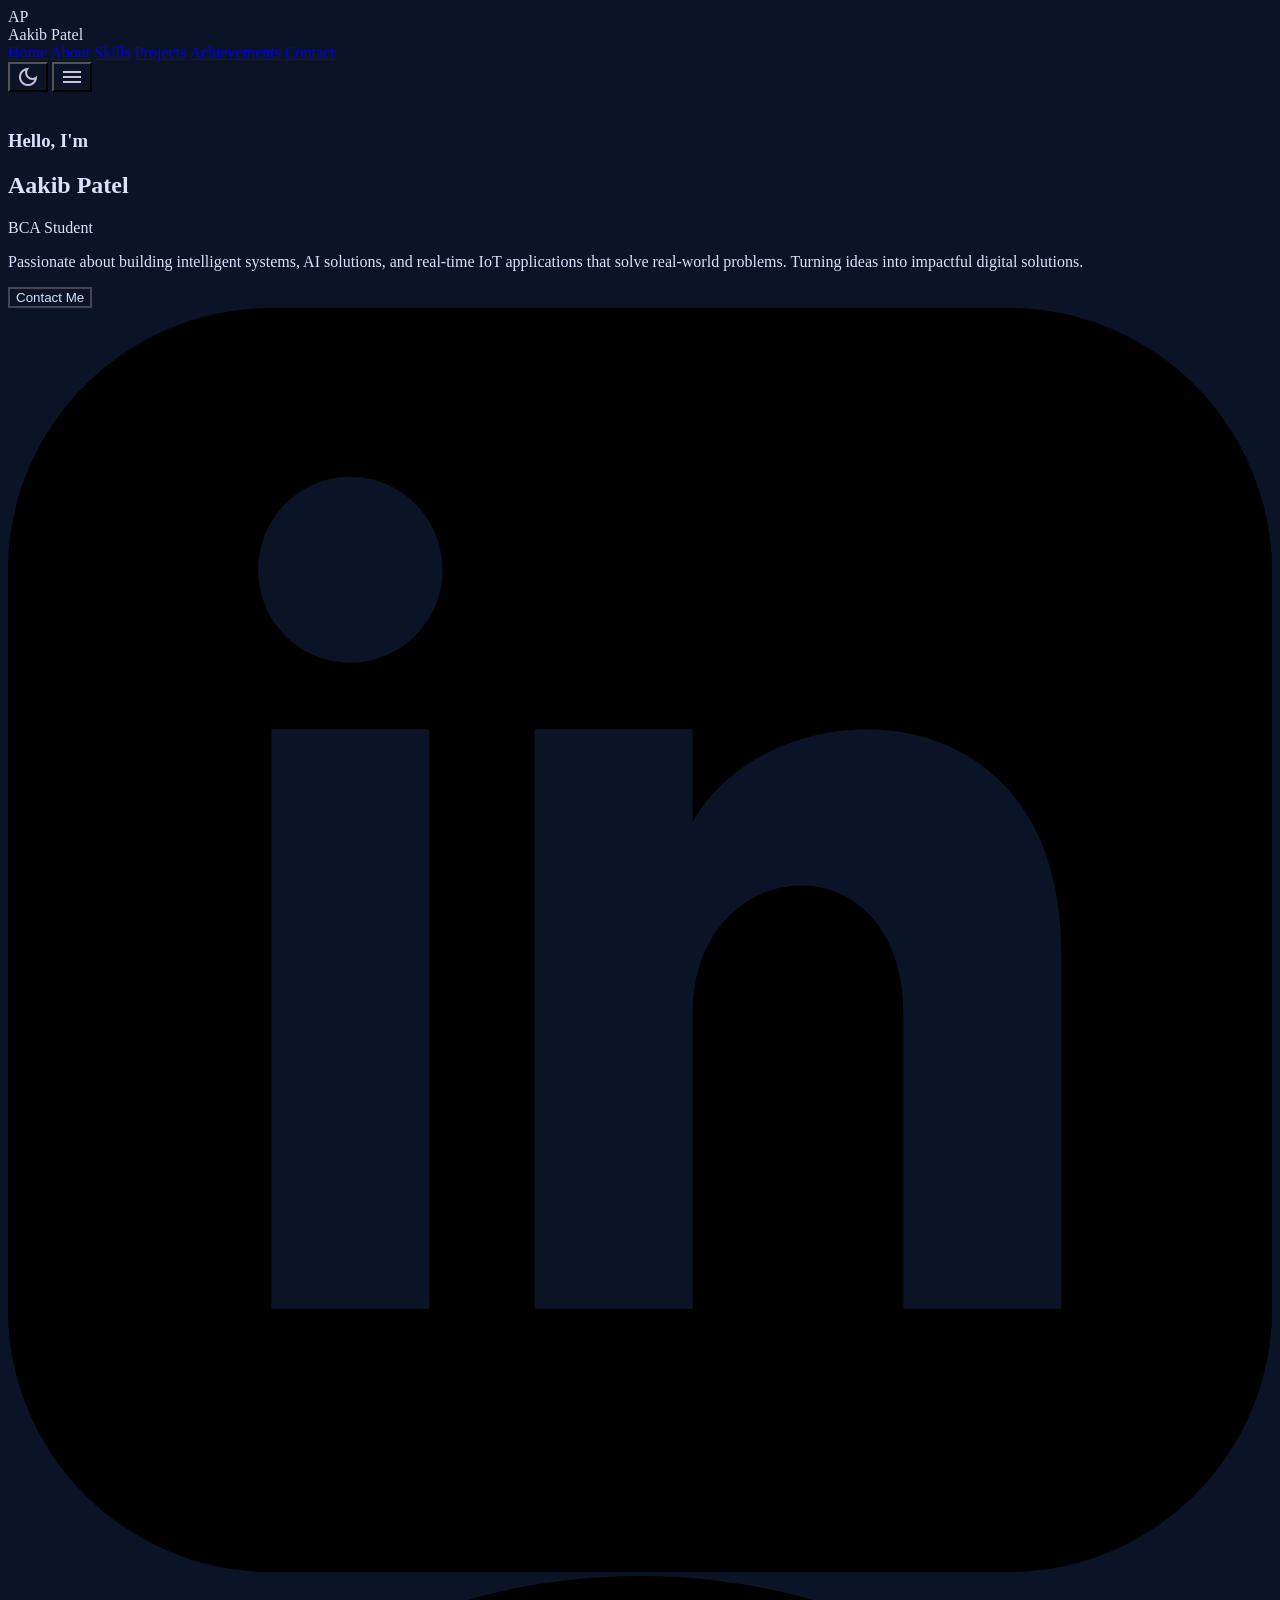
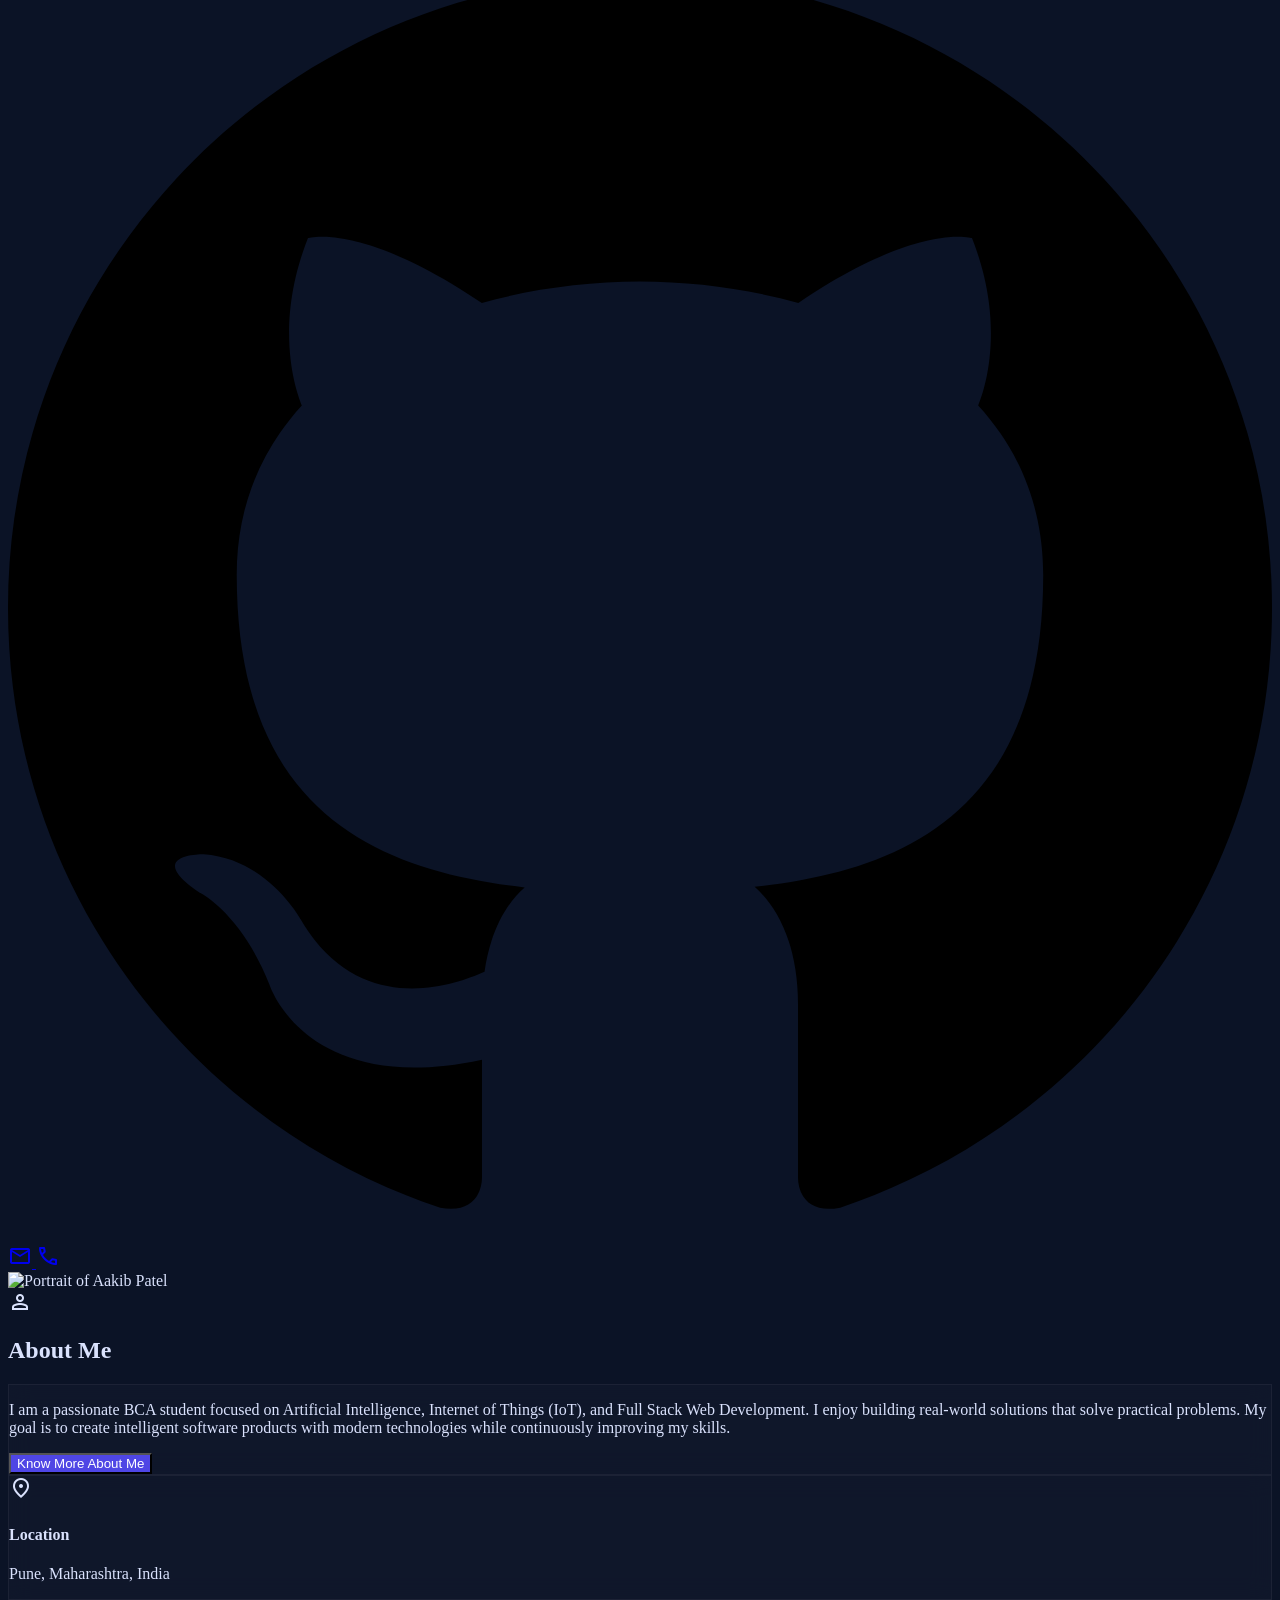
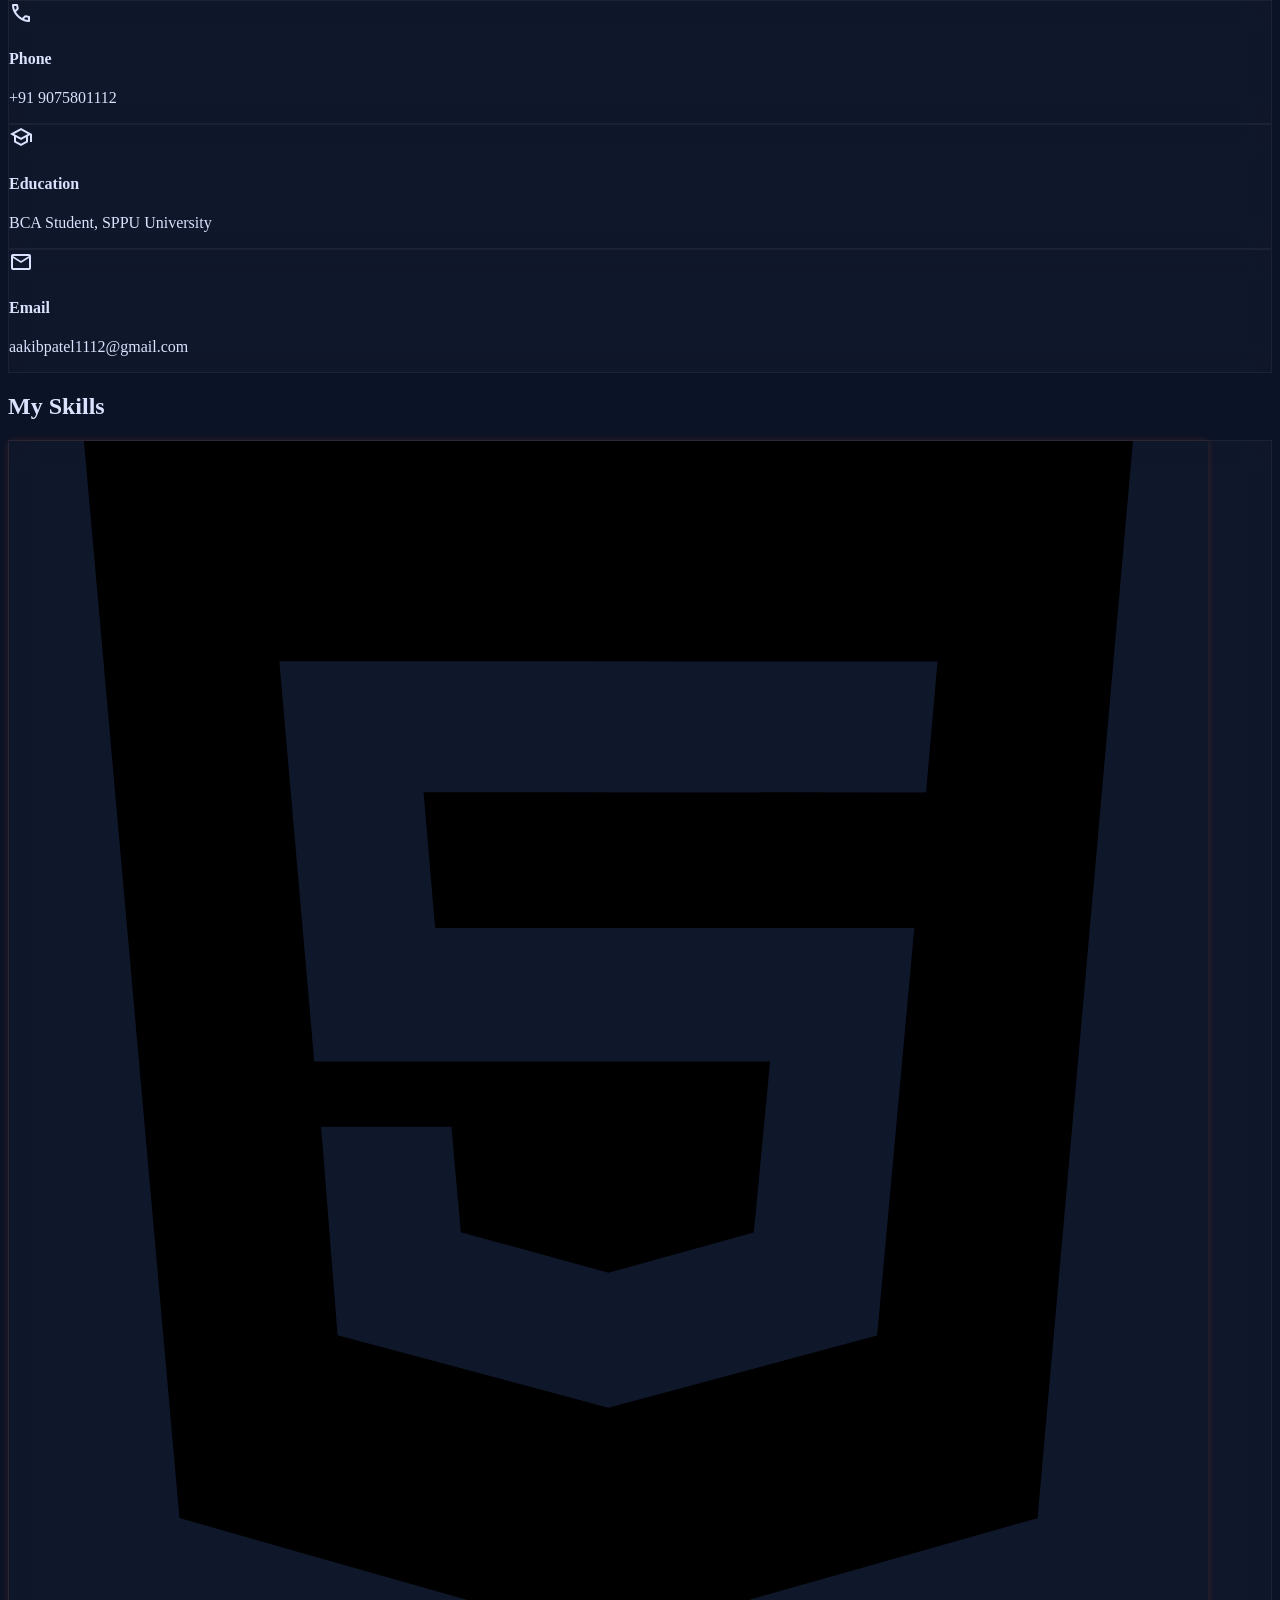
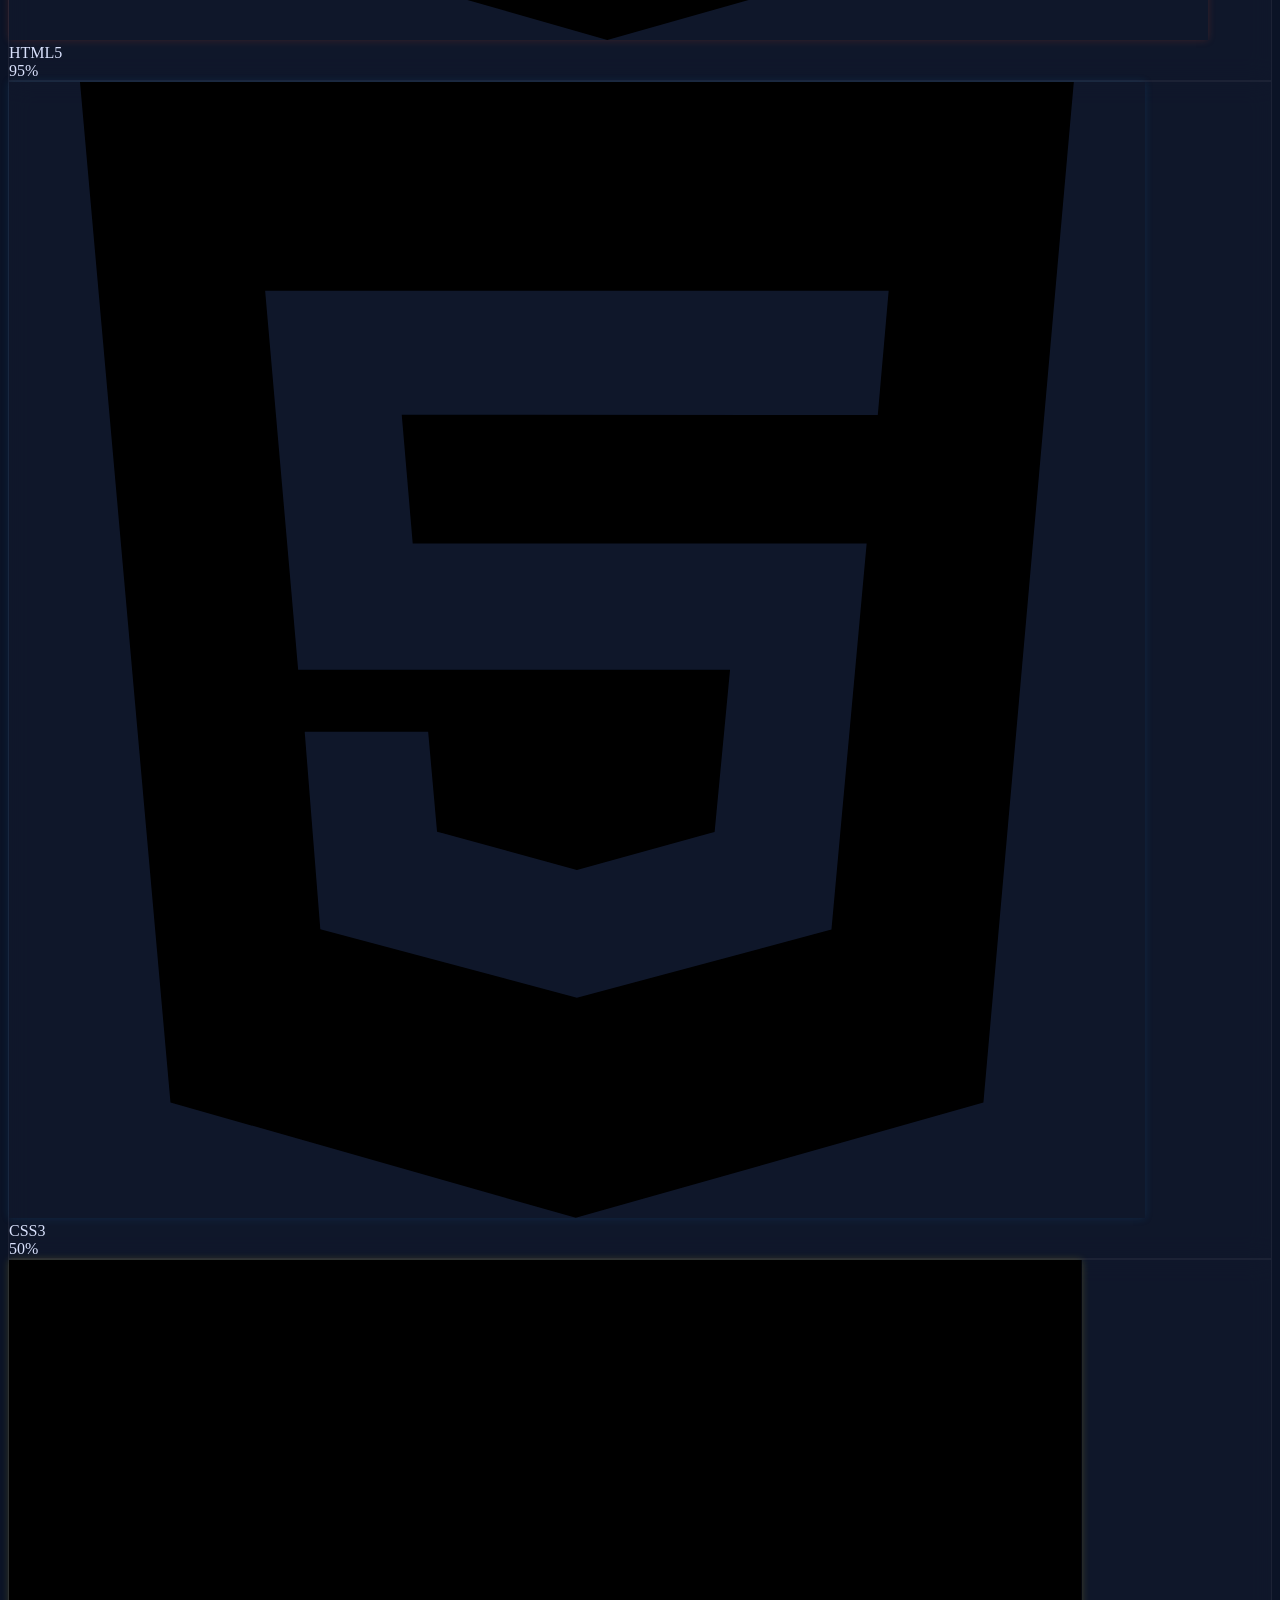
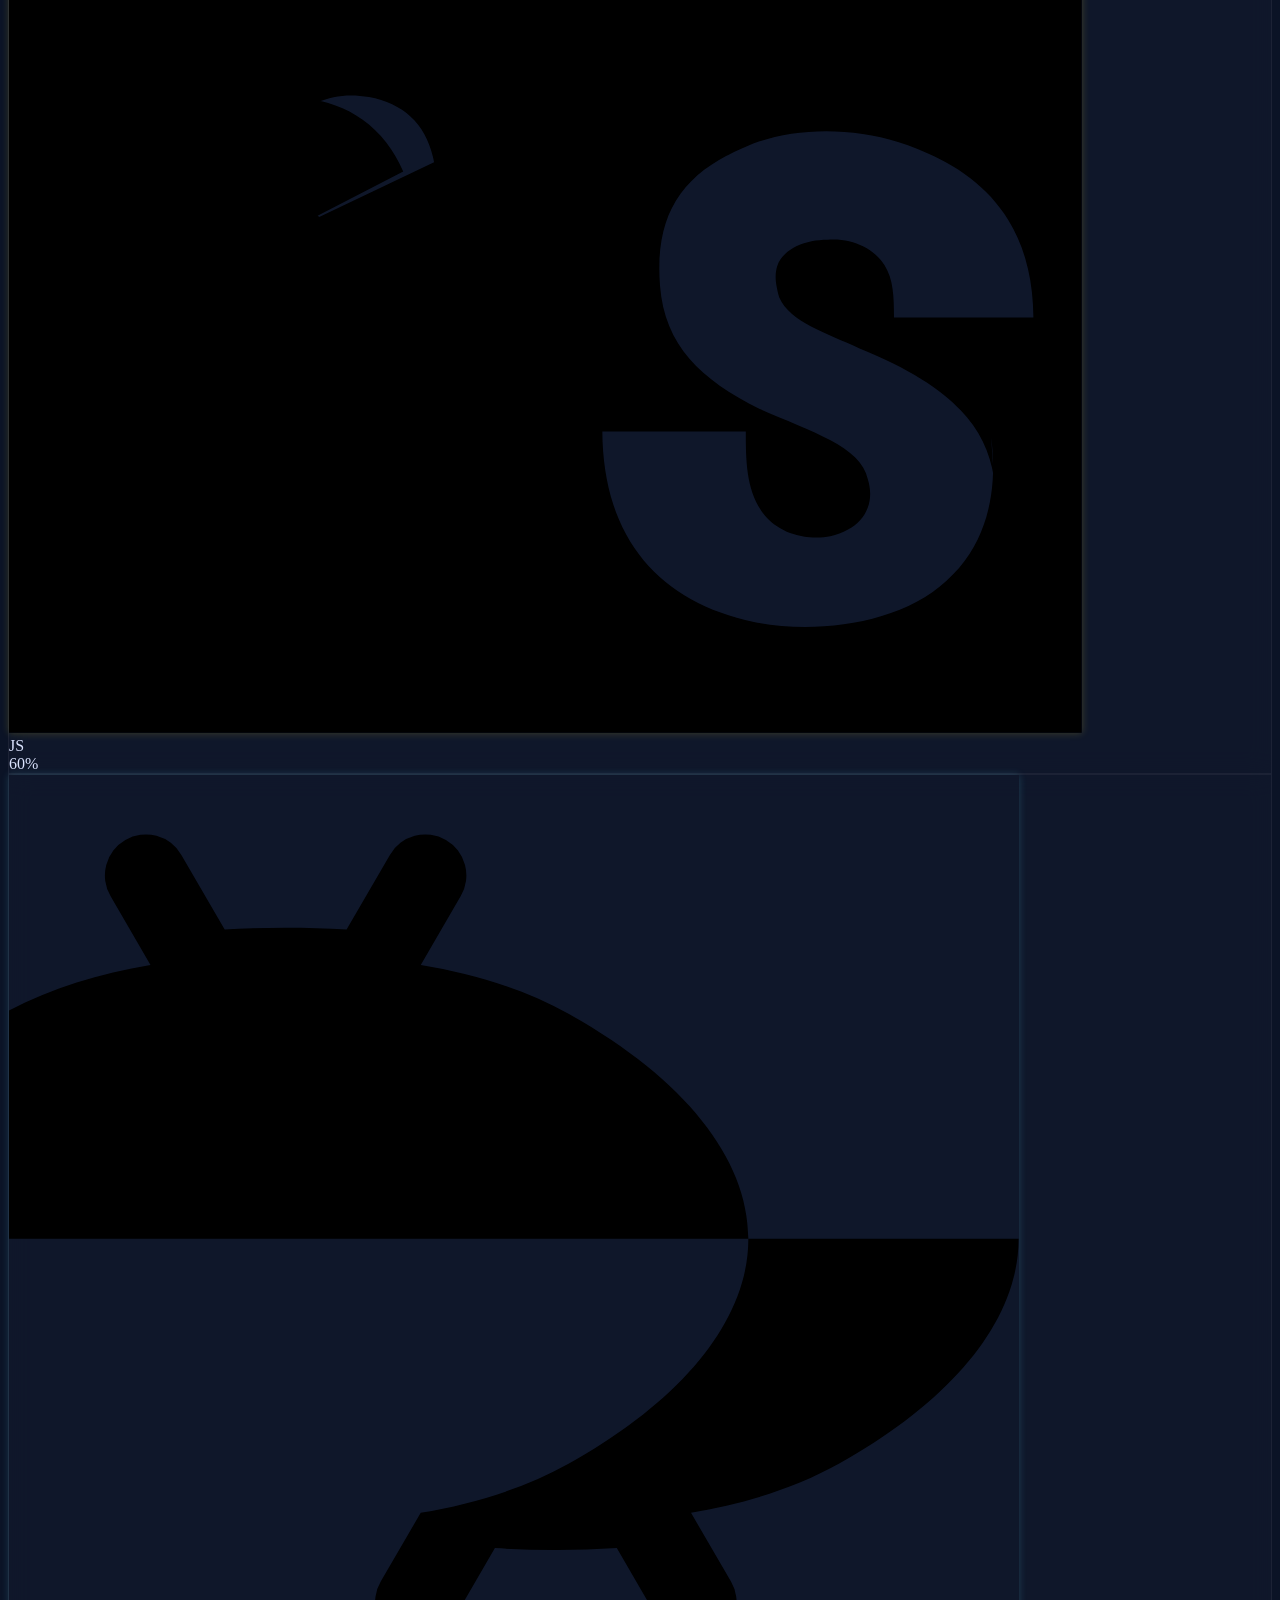
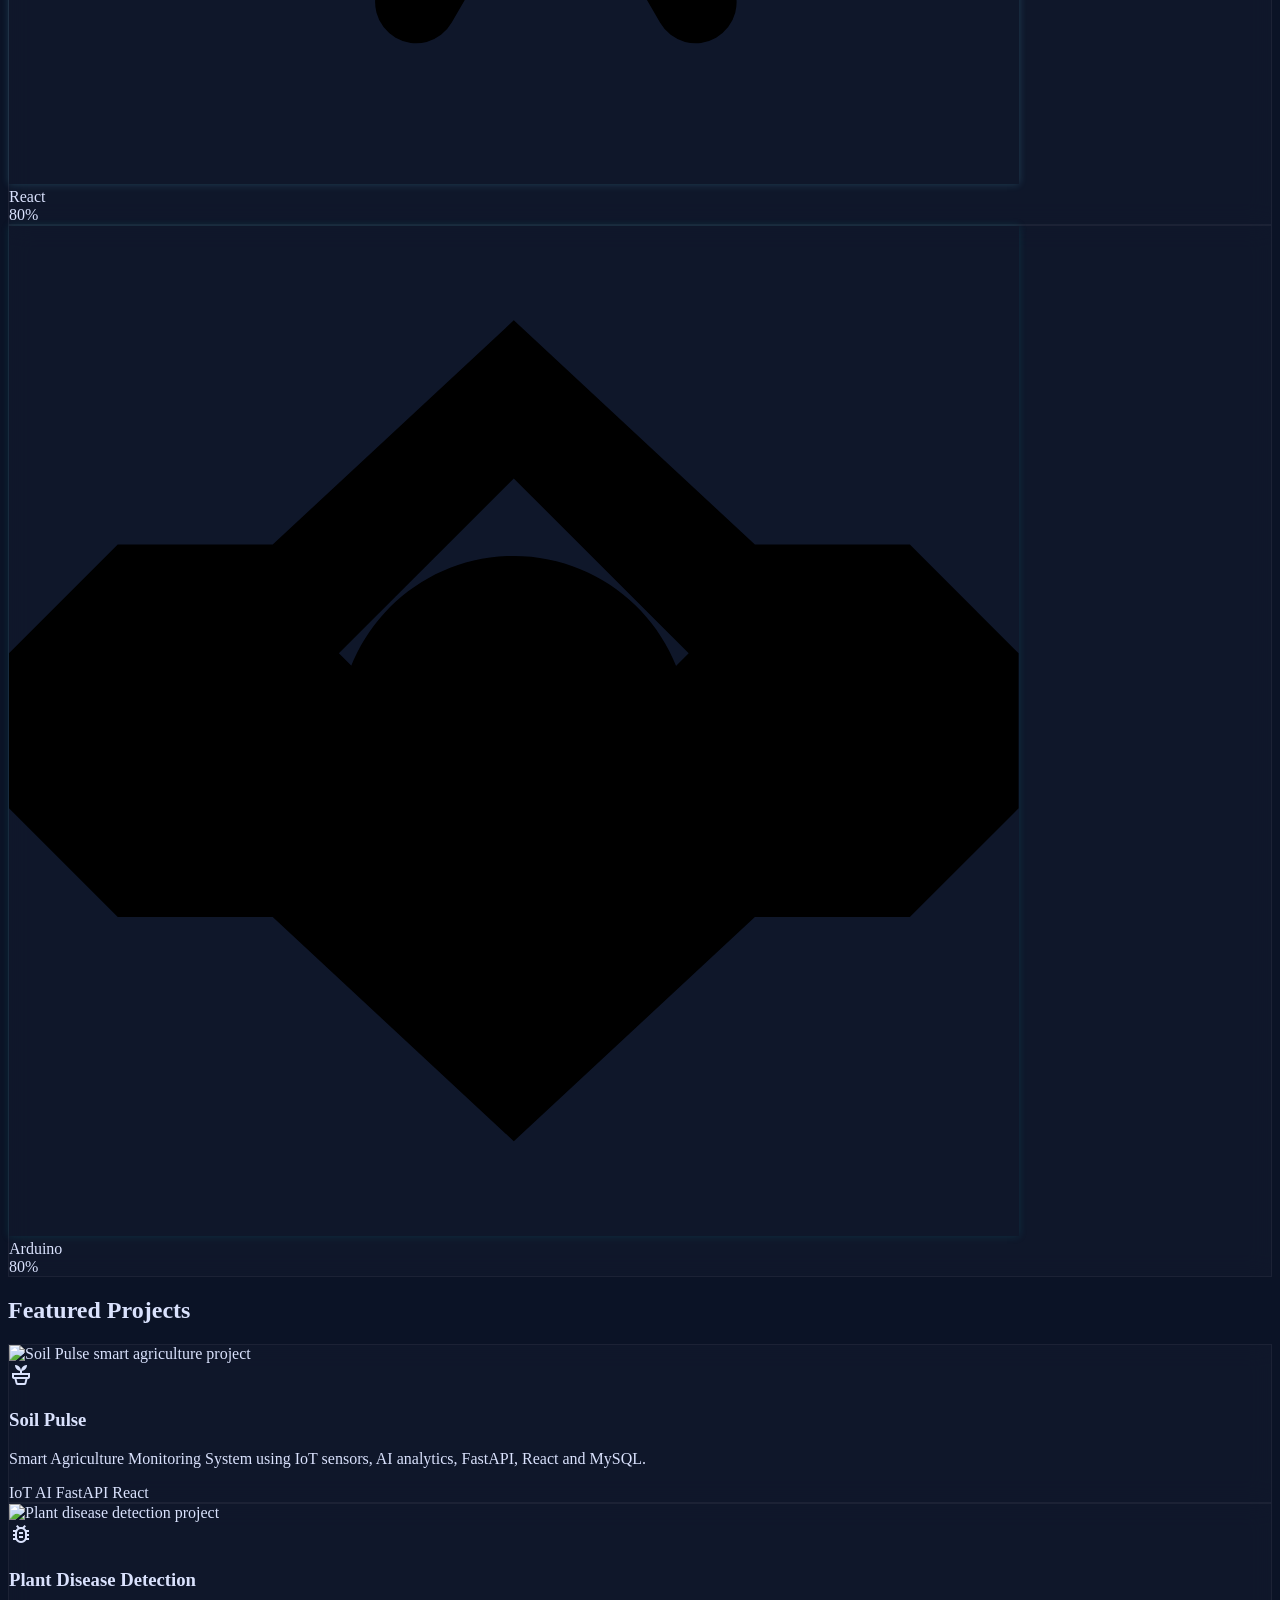
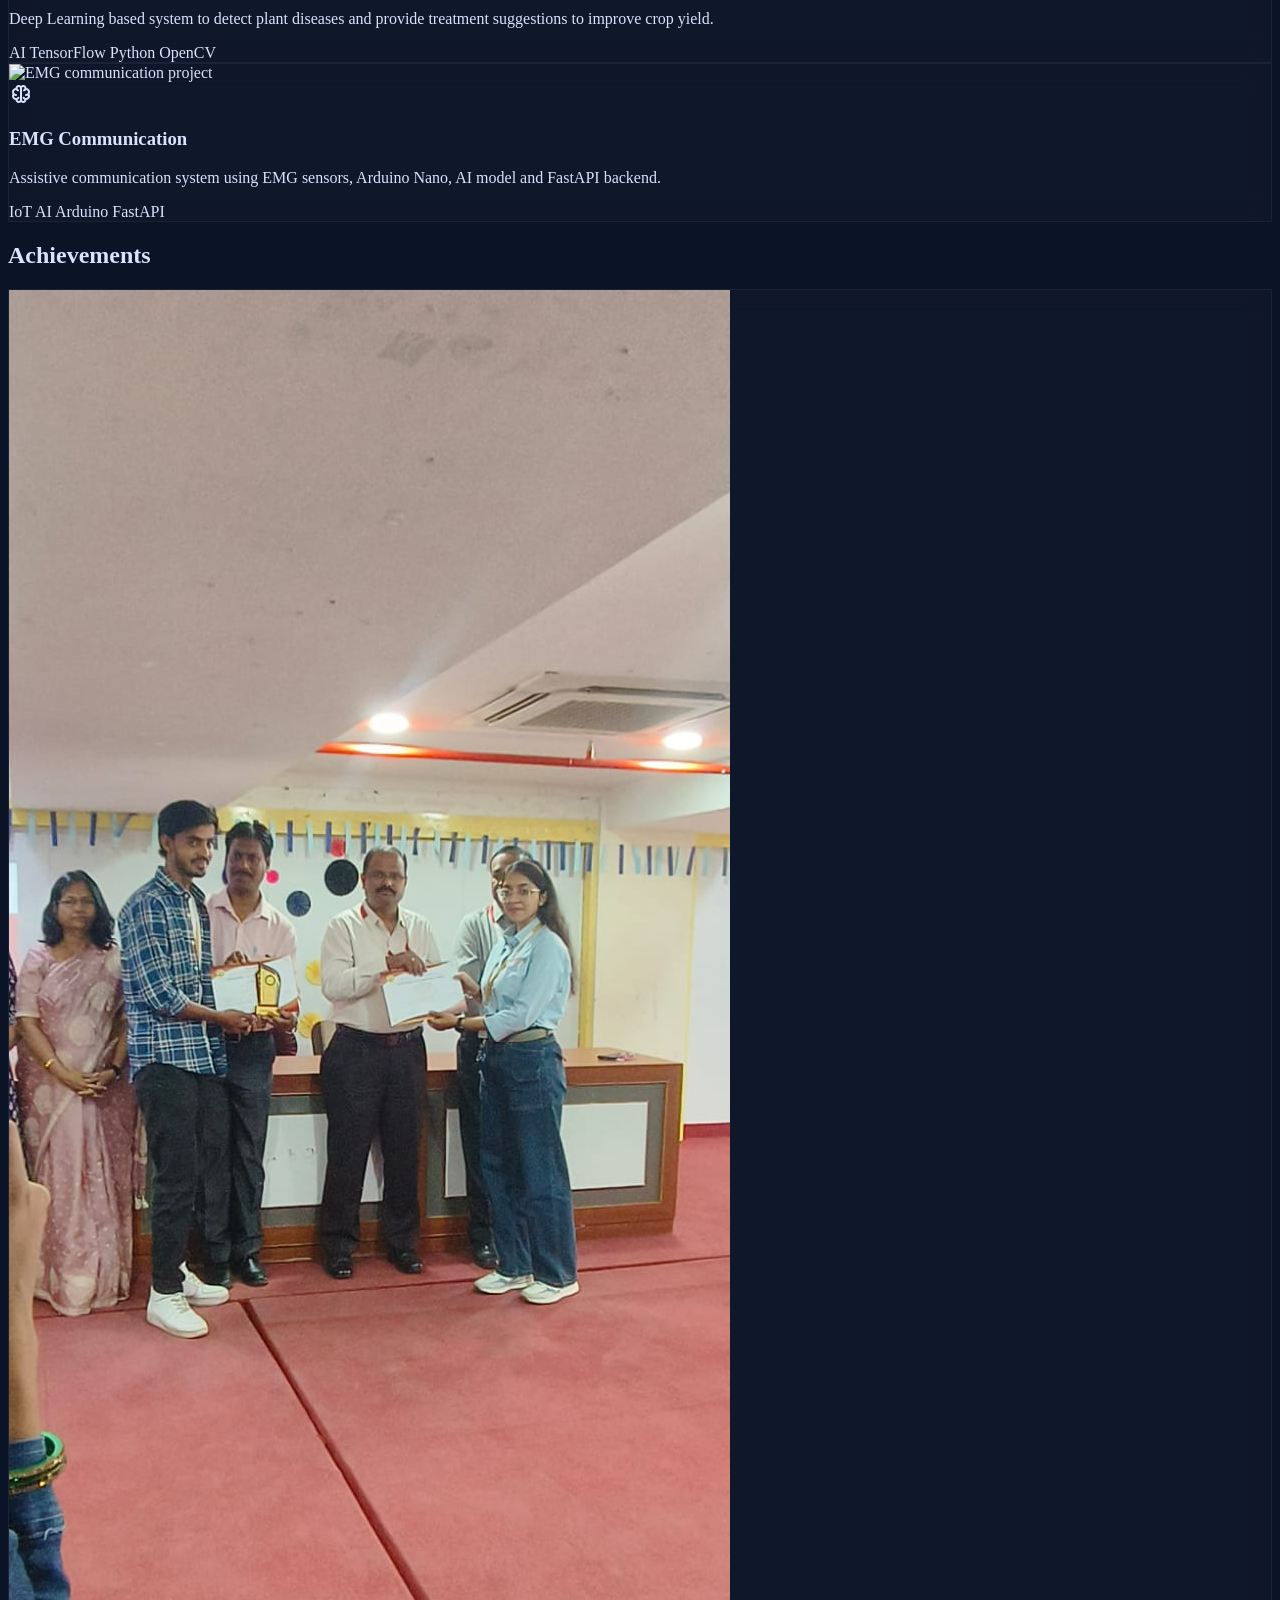
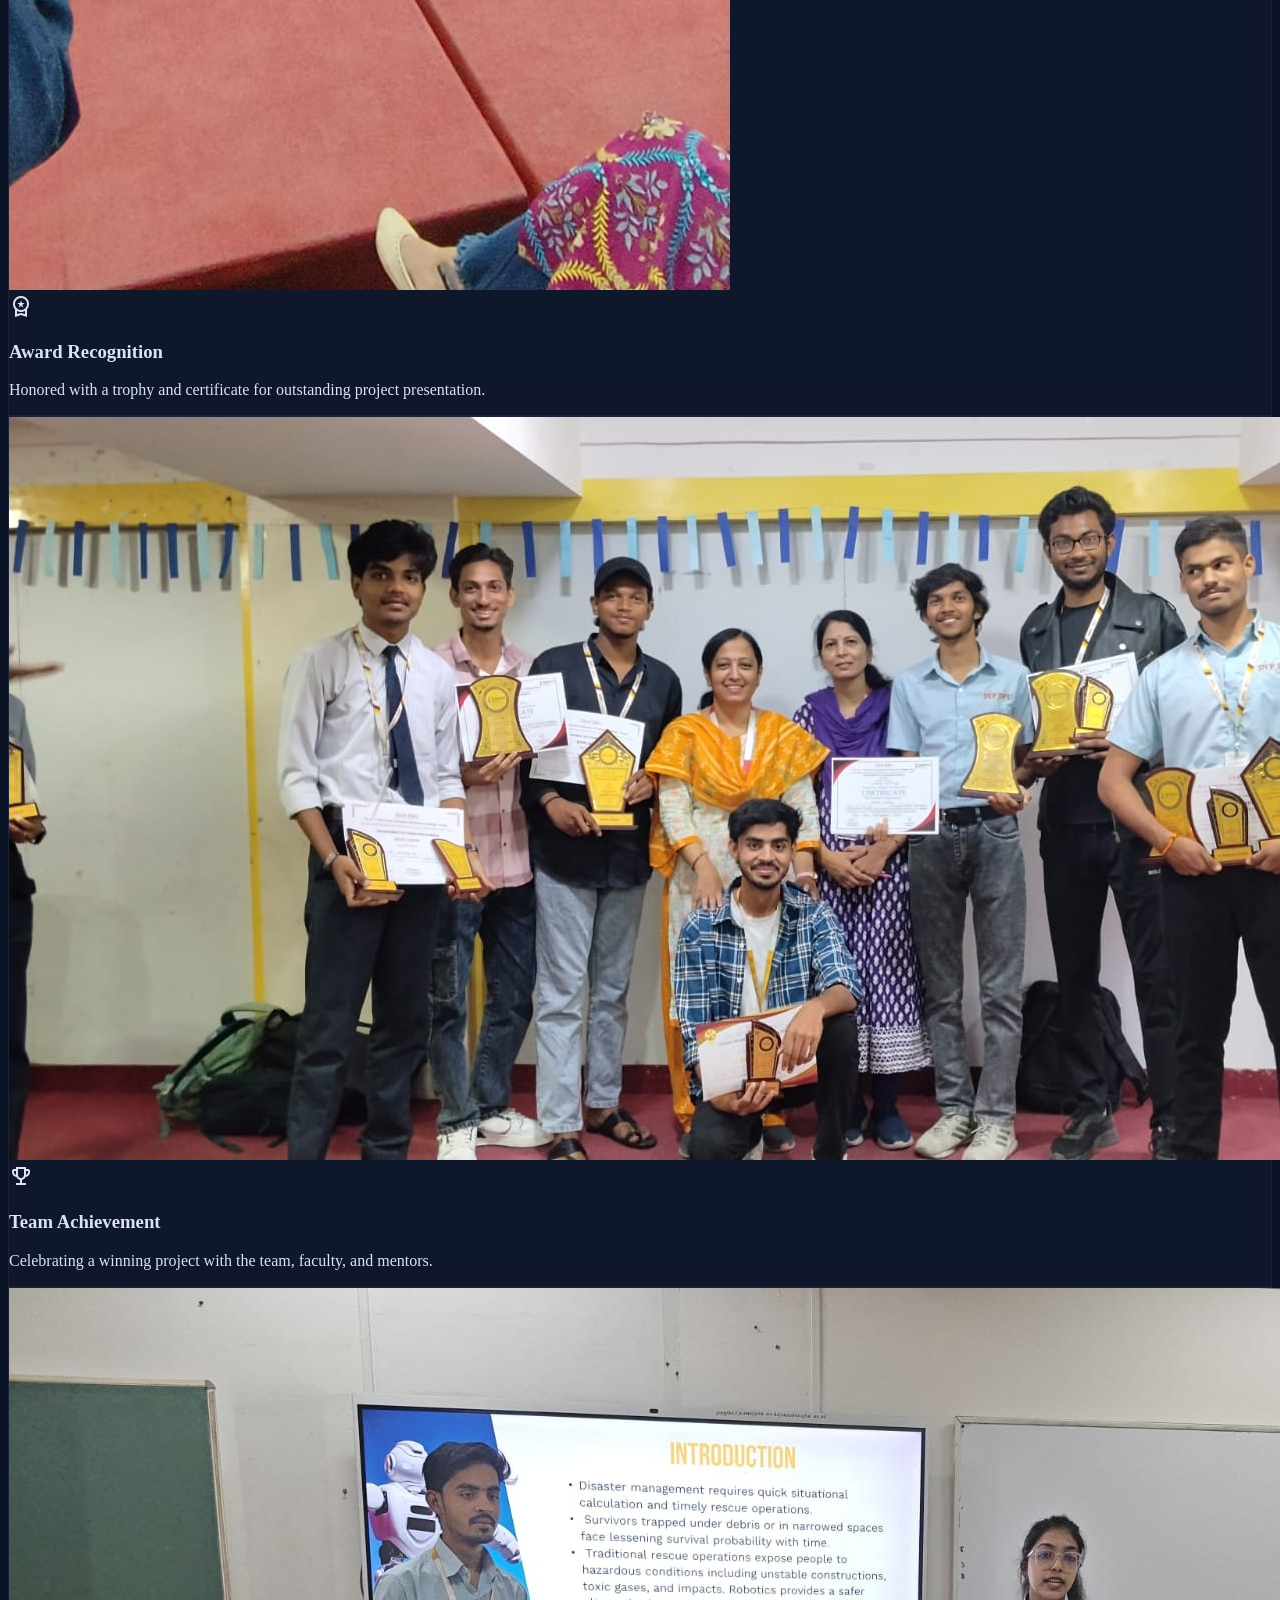
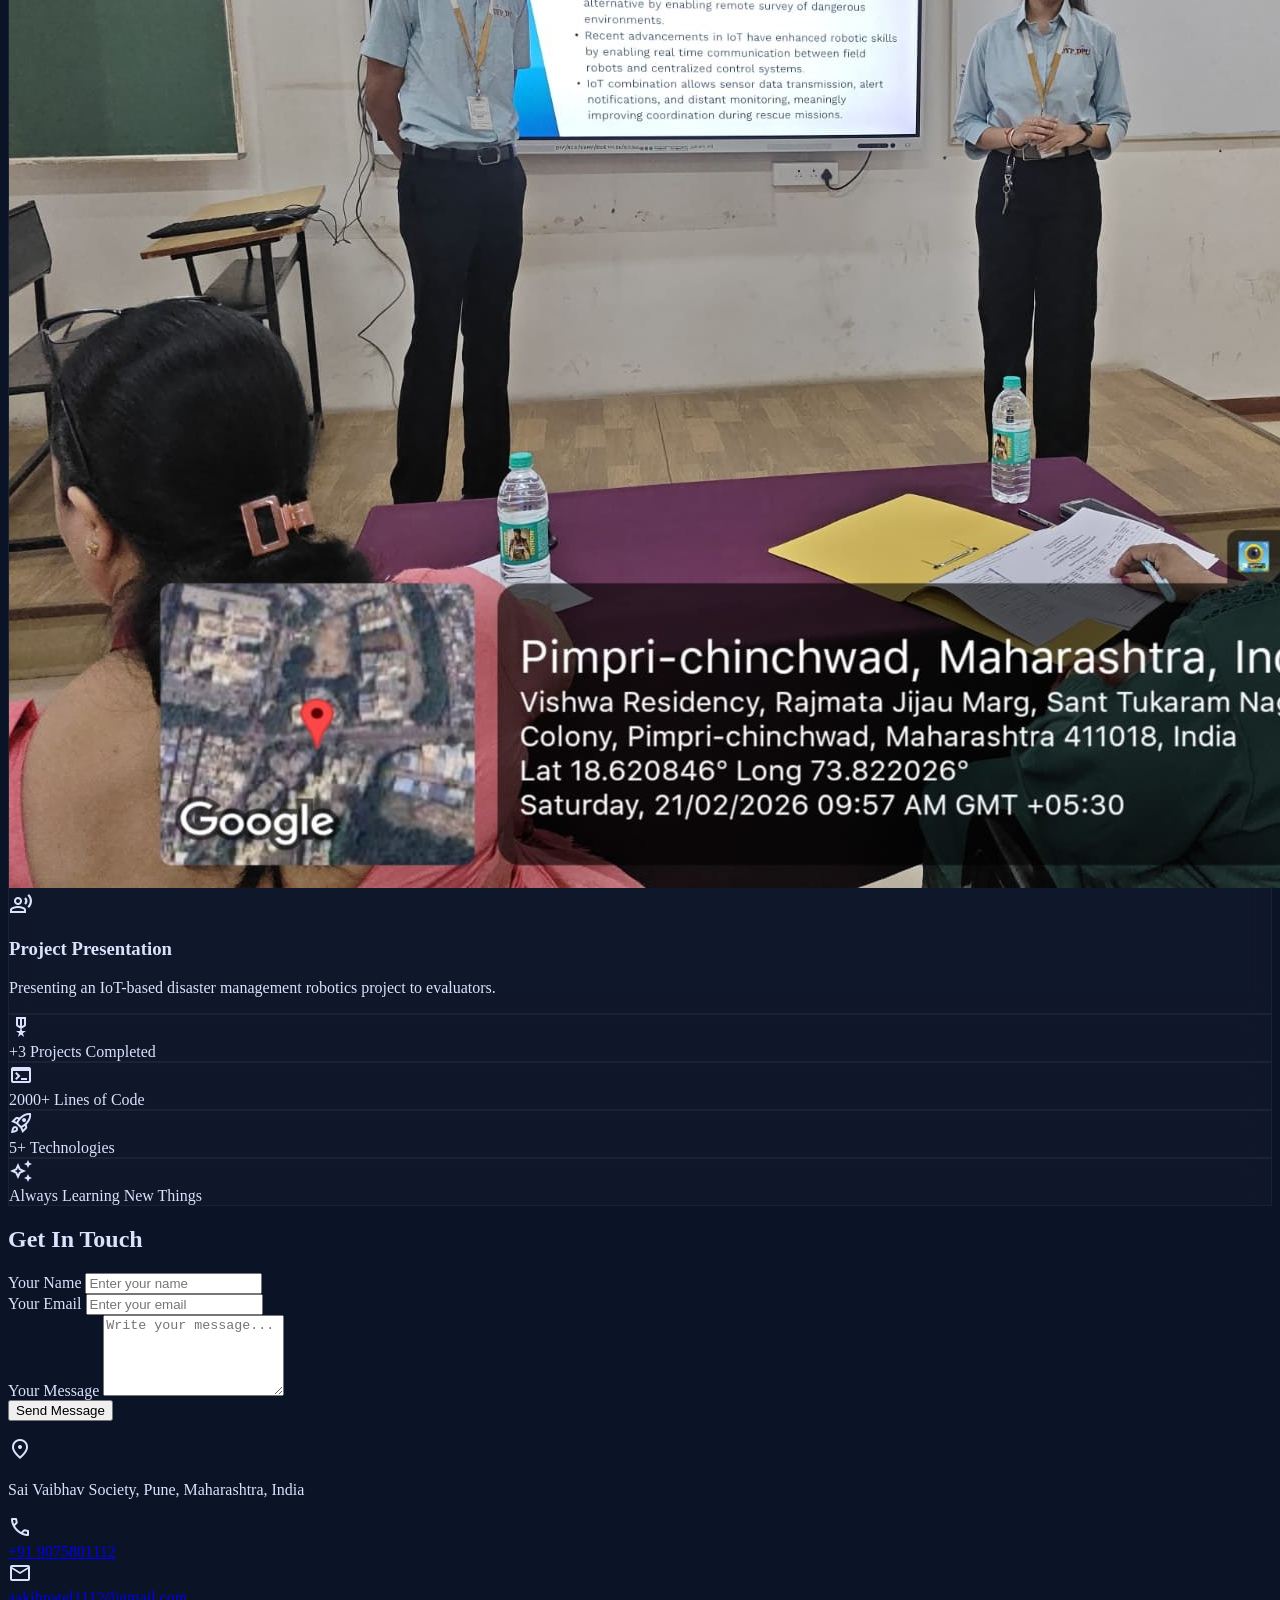
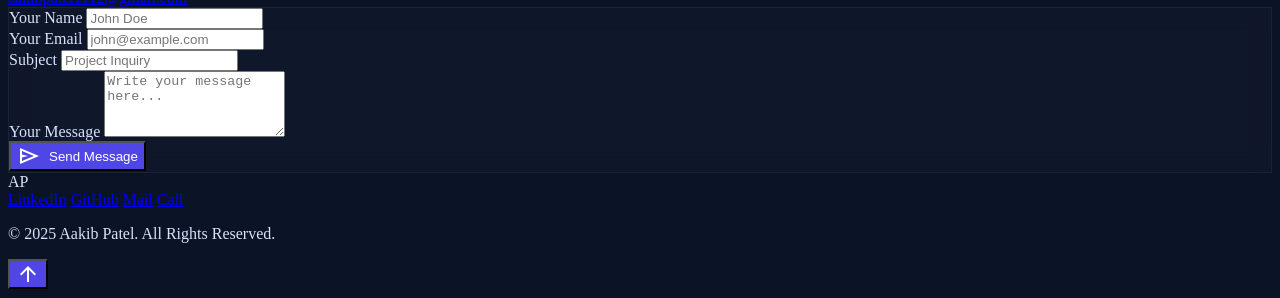
==== commit 0e35c5d2: "Add contact form validation" ====
--- a/index.html
+++ b/index.html
@@ -598,6 +598,52 @@
 <div class="text-center mb-12">
 <h2 class="text-headline-lg font-headline-lg text-on-surface mb-2">Get In Touch</h2>
 <div class="w-20 h-1 bg-primary-container mx-auto rounded-full"></div>
+</div><div class="max-w-2xl mx-auto">
+  <form id="contactForm" class="space-y-5">
+    <div>
+      <label for="contactName">Your Name</label>
+      <input
+        type="text"
+        id="contactName"
+        required
+        minlength="3"
+        placeholder="Enter your name"
+        class="w-full p-3 rounded-lg border"
+      >
+    </div>
+
+    <div>
+      <label for="contactEmail">Your Email</label>
+      <input
+        type="email"
+        id="contactEmail"
+        required
+        placeholder="Enter your email"
+        class="w-full p-3 rounded-lg border"
+      >
+    </div>
+
+    <div>
+      <label for="contactMessage">Your Message</label>
+      <textarea
+        id="contactMessage"
+        required
+        minlength="10"
+        rows="5"
+        placeholder="Write your message..."
+        class="w-full p-3 rounded-lg border"
+      ></textarea>
+    </div>
+
+    <button
+      type="submit"
+      class="px-6 py-3 rounded-lg bg-primary text-white"
+    >
+      Send Message
+    </button>
+
+    <p id="formStatus" role="status" aria-live="polite"></p>
+  </form>
 </div>
 <div class="grid md:grid-cols-5 gap-12">
 <div class="md:col-span-2 space-y-8">
@@ -745,6 +791,30 @@
         closeMobileMenu();
       }
     });
-  </script>
+  </script><script>
+document.getElementById("contactForm").addEventListener("submit", function(event) {
+    event.preventDefault();
+
+    const name = document.getElementById("contactName").value.trim();
+    const email = document.getElementById("contactEmail").value.trim();
+    const message = document.getElementById("contactMessage").value.trim();
+    const status = document.getElementById("formStatus");
+
+    if (name.length < 3) {
+        status.textContent = "Please enter at least 3 characters for your name.";
+        return;
+    }
+
+    if (message.length < 10) {
+        status.textContent = "Message must contain at least 10 characters.";
+        return;
+    }
+
+    status.textContent = "Thank you, " + name + "! Your form is valid.";
+    status.style.color = "green";
+
+    document.getElementById("contactForm").reset();
+});
+</script>
 </body>
-</html>+</html>
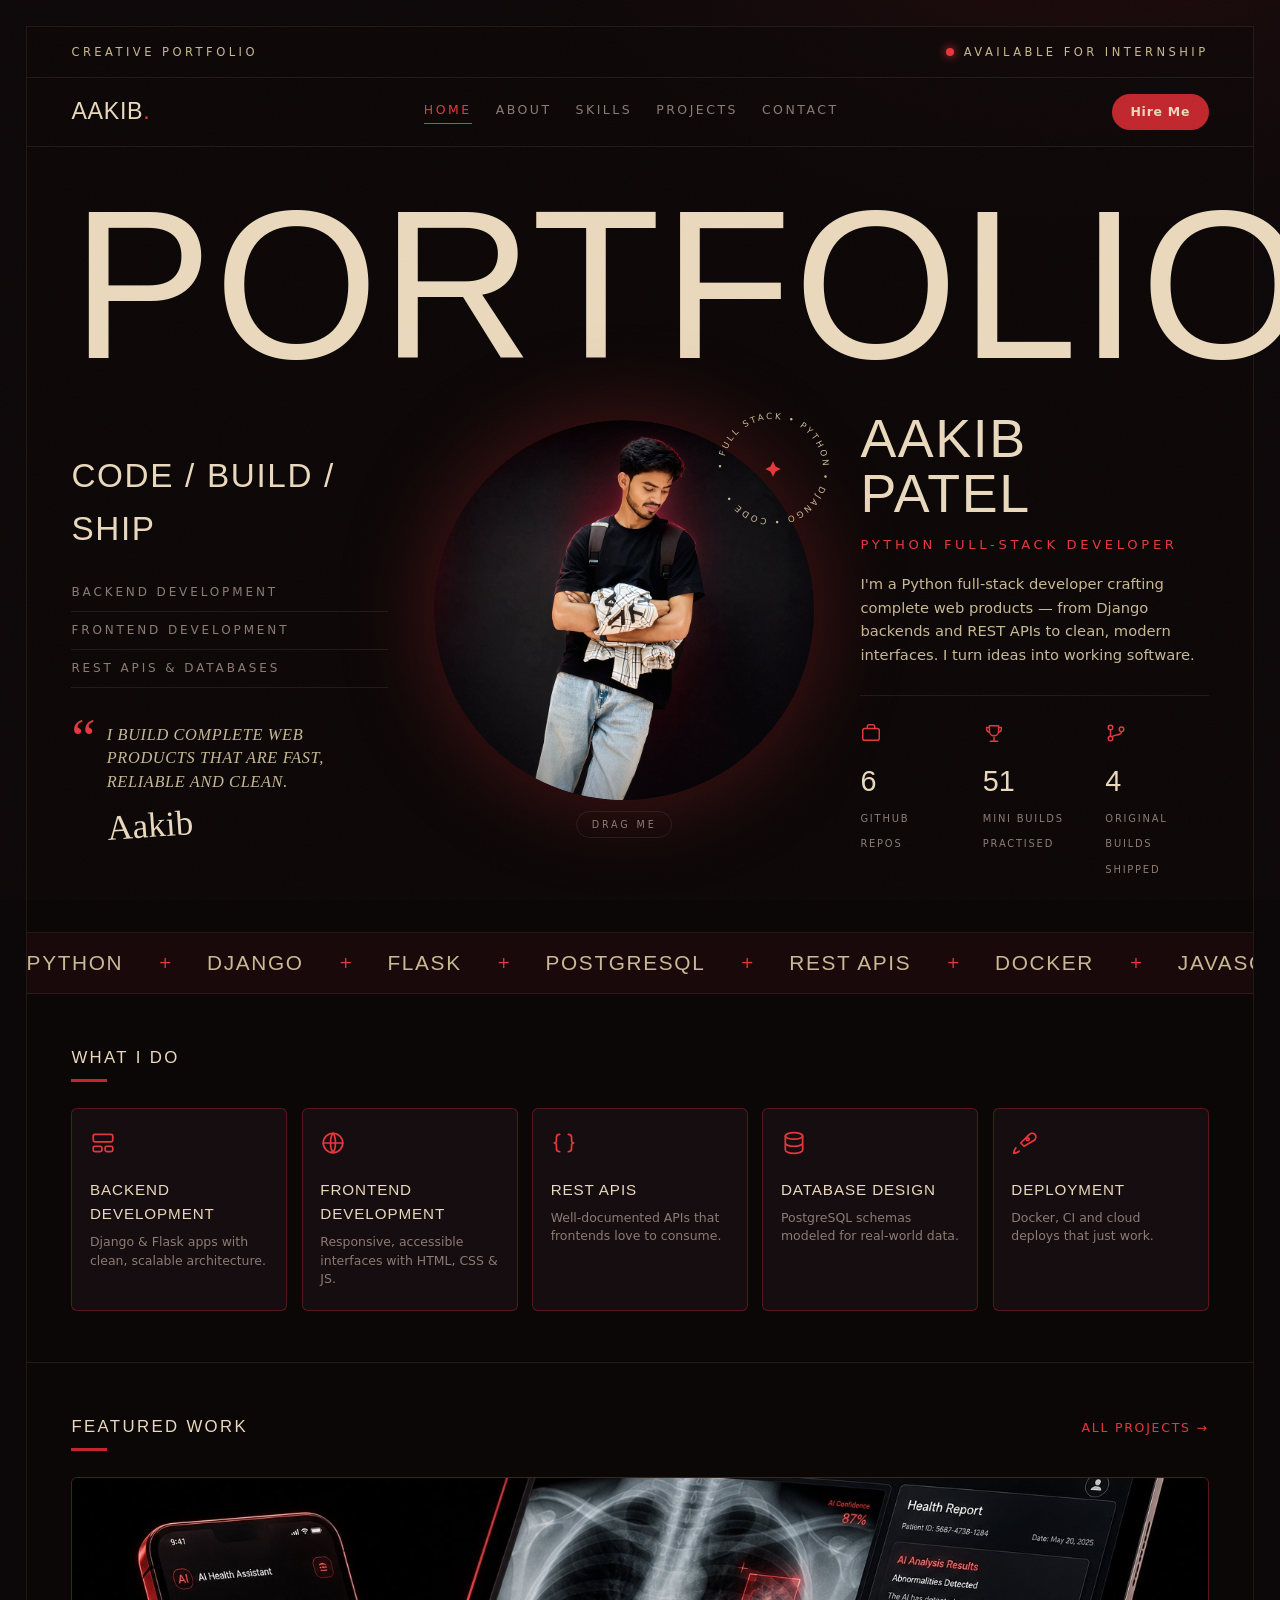
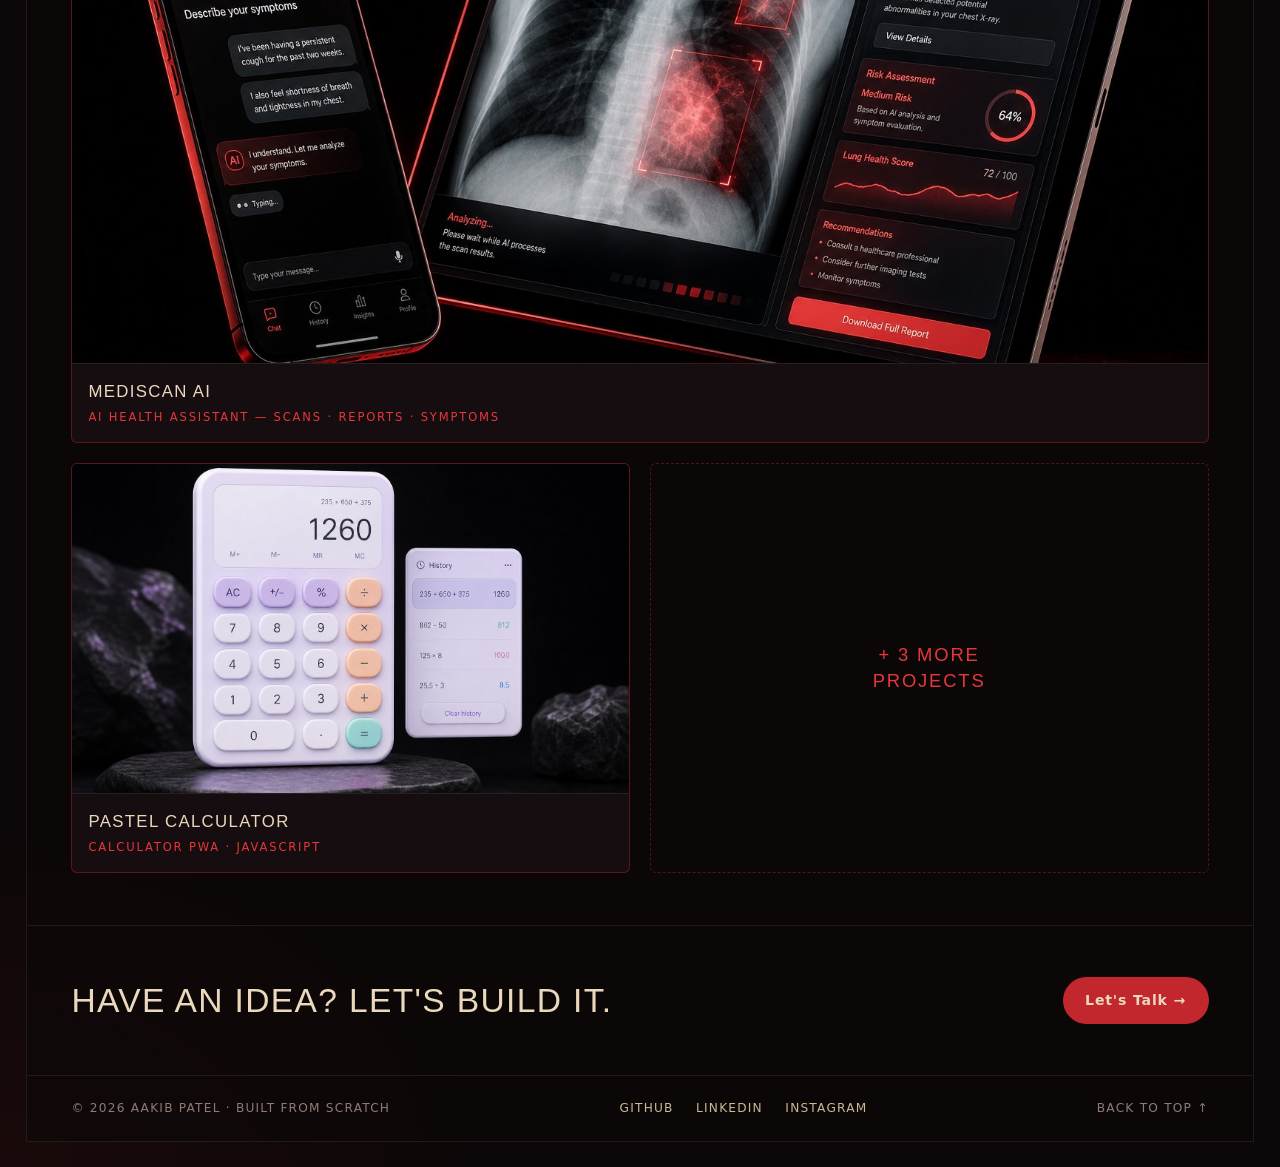
==== commit d2114642: "Portfolio v1 — multi-page black & red poster design - 5 pages: Home, About, Skills, Projects, Contac" ====
--- a/index.html
+++ b/index.html
@@ -1,820 +1,344 @@
-<!DOCTYPE html>
-<html class="dark" lang="en">
-<head>
-<meta charset="utf-8">
-<meta content="width=device-width, initial-scale=1.0" name="viewport">
-<title>Aakib Patel | AI &amp; IoT Developer Portfolio</title>
-<script src="https://cdn.tailwindcss.com?plugins=forms,container-queries"></script>
-<link href="https://fonts.googleapis.com/css2?family=Inter:wght@400;500;600;700&amp;family=Hanken+Grotesk:wght@600;700;800&amp;family=Geist:wght@400;500;600&amp;family=Material+Symbols+Outlined:wght,FILL@100..700,0..1&amp;display=swap" rel="stylesheet">
-<link href="https://fonts.googleapis.com/css2?family=Material+Symbols+Outlined:wght,FILL@100..700,0..1&amp;display=swap" rel="stylesheet">
-<link href="https://fonts.googleapis.com/css2?family=Geist:wght@100..900&amp;family=Hanken+Grotesk:wght@100..900&amp;family=Inter:wght@100..900&amp;display=swap" rel="stylesheet">
-<script id="tailwind-config">
-    tailwind.config = {
-      darkMode: "class",
-      theme: {
-        extend: {
-          "colors": {
-            "on-secondary-fixed-variant": "#6800b4",
-            "outline": "#918fa1",
-            "primary": "#c3c0ff",
-            "inverse-surface": "#dae2fd",
-            "secondary": "#ddb8ff",
-            "on-secondary": "#490080",
-            "tertiary": "#4cd7f6",
-            "on-primary-container": "#dad7ff",
-            "on-error": "#690005",
-            "secondary-fixed-dim": "#ddb8ff",
-            "inverse-primary": "#4d44e3",
-            "inverse-on-surface": "#283044",
-            "secondary-container": "#7c03d3",
-            "on-secondary-container": "#dfbcff",
-            "primary-fixed-dim": "#c3c0ff",
-            "on-primary-fixed": "#0f0069",
-            "error-container": "#93000a",
-            "on-surface": "#dae2fd",
-            "surface-bright": "#31394d",
-            "on-error-container": "#ffdad6",
-            "error": "#ffb4ab",
-            "on-tertiary-container": "#93e8ff",
-            "surface-tint": "#c3c0ff",
-            "surface-container": "#171f33",
-            "surface-container-lowest": "#060e20",
-            "on-primary-fixed-variant": "#3323cc",
-            "tertiary-fixed": "#acedff",
-            "on-secondary-fixed": "#2c0051",
-            "background": "#0b1326",
-            "on-tertiary-fixed-variant": "#004e5c",
-            "surface-container-low": "#131b2e",
-            "tertiary-container": "#006a7c",
-            "surface": "#0b1326",
-            "surface-container-high": "#222a3d",
-            "on-tertiary": "#003640",
-            "tertiary-fixed-dim": "#4cd7f6",
-            "secondary-fixed": "#f0dbff",
-            "on-tertiary-fixed": "#001f26",
-            "surface-variant": "#2d3449",
-            "surface-dim": "#0b1326",
-            "on-background": "#dae2fd",
-            "outline-variant": "#464555",
-            "primary-container": "#4f46e5",
-            "primary-fixed": "#e2dfff",
-            "surface-container-highest": "#2d3449",
-            "on-surface-variant": "#c7c4d8",
-            "on-primary": "#1d00a5"
-          },
-          "borderRadius": {
-            "DEFAULT": "0.25rem",
-            "lg": "0.5rem",
-            "xl": "0.75rem",
-            "full": "9999px"
-          },
-          "spacing": {
-            "margin-desktop": "4rem",
-            "margin-mobile": "1rem",
-            "container-max": "1280px",
-            "component-gap": "1rem",
-            "section-gap": "8rem",
-            "gutter": "1.5rem"
-          },
-          "fontFamily": {
-            "body-lg": ["Inter"],
-            "label-md": ["Geist"],
-            "headline-lg": ["Hanken Grotesk"],
-            "headline-xl": ["Hanken Grotesk"],
-            "body-md": ["Inter"],
-            "headline-md": ["Hanken Grotesk"],
-            "headline-lg-mobile": ["Hanken Grotesk"],
-            "label-sm": ["Geist"]
-          },
-          "fontSize": {
-            "body-lg": ["18px", {"lineHeight": "1.6", "fontWeight": "400"}],
-            "label-md": ["14px", {"lineHeight": "1.4", "letterSpacing": "0.05em", "fontWeight": "500"}],
-            "headline-lg": ["48px", {"lineHeight": "1.2", "letterSpacing": "-0.01em", "fontWeight": "700"}],
-            "headline-xl": ["64px", {"lineHeight": "1.1", "letterSpacing": "-0.02em", "fontWeight": "800"}],
-            "body-md": ["16px", {"lineHeight": "1.6", "fontWeight": "400"}],
-            "headline-md": ["24px", {"lineHeight": "1.4", "fontWeight": "600"}],
-            "headline-lg-mobile": ["32px", {"lineHeight": "1.2", "fontWeight": "700"}],
-            "label-sm": ["12px", {"lineHeight": "1.2", "fontWeight": "600"}]
-          }
-        },
-      },
-    }
-  </script>
-<style>
-    body {
-      background-color: #0b1326;
-      color: #dae2fd;
-      overflow-x: hidden;
-    }
-
-    .glass-card {
-      background: rgba(23, 31, 51, 0.4);
-      backdrop-filter: blur(12px);
-      border: 1px solid rgba(255, 255, 255, 0.05);
-      transition: all 0.3s ease;
-    }
-
-    .glass-card:hover {
-      border-color: rgba(195, 192, 255, 0.2);
-      transform: translateY(-4px);
-    }
-
-    .glow-effect {
-      position: relative;
-    }
-
-    .glow-effect::after {
-      content: '';
-      position: absolute;
-      inset: -20px;
-      background: radial-gradient(circle, rgba(79, 70, 229, 0.15) 0%, transparent 70%);
-      z-index: -1;
-      pointer-events: none;
-    }
-
-    .hero-glow {
-      position: absolute;
-      width: 500px;
-      height: 500px;
-      background: radial-gradient(circle, rgba(79, 70, 229, 0.1) 0%, transparent 70%);
-      top: 50%;
-      right: 10%;
-      transform: translateY(-50%);
-      pointer-events: none;
-    }
-
-    .material-symbols-outlined {
-      font-variation-settings: 'FILL' 0, 'wght' 400, 'GRAD' 0, 'opsz' 24;
-    }
-
-    .active-nav {
-      color: #c3c0ff;
-      font-weight: 700;
-      border-bottom: 2px solid #c3c0ff;
-      padding-bottom: 4px;
-    }
-
-    ::-webkit-scrollbar {
-      width: 8px;
-    }
-
-    ::-webkit-scrollbar-track {
-      background: #0b1326;
-    }
-
-    ::-webkit-scrollbar-thumb {
-      background: #171f33;
-      border-radius: 10px;
-    }
-
-    ::-webkit-scrollbar-thumb:hover {
-      background: #2d3449;
-    }
-
-    /* ---------- Responsive, color-changing buttons ---------- */
-    .btn {
-      display: inline-flex;
-      align-items: center;
-      justify-content: center;
-      gap: 0.5rem;
-      cursor: pointer;
-      user-select: none;
-      transition: background-color 0.3s ease, color 0.3s ease,
-        border-color 0.3s ease, transform 0.15s ease, box-shadow 0.3s ease;
-      will-change: transform;
-    }
-    .btn:active {
-      transform: scale(0.96);
-    }
-    .btn:focus-visible {
-      outline: 2px solid #c3c0ff;
-      outline-offset: 2px;
-    }
-
-    /* Solid / filled button */
-    .btn-solid {
-      background-color: #4f46e5;
-      color: #ffffff;
-    }
-    .btn-solid:hover {
-      background-color: #7c03d3;
-      box-shadow: 0 0 18px rgba(124, 3, 211, 0.35);
-    }
-
-    /* Outline button that fills with color on hover */
-    .btn-outline {
-      background-color: transparent;
-      border: 2px solid #464555;
-      color: #dae2fd;
-    }
-    .btn-outline:hover {
-      background-color: #c3c0ff;
-      border-color: #c3c0ff;
-      color: #1d00a5;
-      box-shadow: 0 0 18px rgba(195, 192, 255, 0.3);
-    }
-
-    /* Icon / round buttons */
-    .btn-icon {
-      background-color: transparent;
-      color: #c7c4d8;
-    }
-    .btn-icon:hover {
-      background-color: #2d3449;
-      color: #c3c0ff;
-    }
-
-    /* Floating scroll-to-top button */
-    .btn-fab {
-      background-color: #4f46e5;
-      color: #ffffff;
-    }
-    .btn-fab:hover {
-      background-color: #7c03d3;
-      transform: scale(1.1);
-    }
-    .btn-fab:active {
-      transform: scale(0.92);
-    }
-
-    /* Fully responsive sizing: stack full-width on phones, auto width from small breakpoint up */
-    .btn-responsive {
-      width: 100%;
-    }
-    @media (min-width: 480px) {
-      .btn-responsive {
-        width: auto;
-      }
-    }
-
-    /* Mobile nav menu */
-    .mobile-menu {
-      max-height: 0;
-      overflow: hidden;
-      opacity: 0;
-      transition: max-height 0.4s ease, opacity 0.3s ease;
-    }
-    .mobile-menu.open {
-      max-height: 400px;
-      opacity: 1;
-    }
-    #menu-icon {
-      transition: transform 0.3s ease;
-    }
-    #menu-toggle-btn[aria-expanded="true"] #menu-icon {
-      transform: rotate(90deg);
-    }
-  </style>
-</head>
-<body class="font-body-md selection:bg-primary-container selection:text-on-primary-container">
-<!-- Top Navigation Bar -->
-<header class="fixed top-0 left-0 right-0 z-50 bg-background/80 backdrop-blur-xl border-b border-outline-variant/20">
-<nav class="flex justify-between items-center px-margin-mobile md:px-margin-desktop py-4 max-w-container-max mx-auto">
-<div class="flex items-center gap-2">
-<div class="w-10 h-10 rounded-full bg-primary-container flex items-center justify-center">
-<span class="text-headline-md font-bold text-white">AP</span>
-</div>
-<span class="text-headline-md font-headline-md font-bold text-on-surface">Aakib Patel</span>
-</div>
-<div class="hidden md:flex items-center gap-8">
-<a class="text-primary font-bold border-b-2 border-primary pb-1 font-label-md transition-colors duration-300" href="#home">Home</a>
-<a class="text-on-surface-variant font-label-md hover:text-primary transition-colors duration-300" href="#about">About</a>
-<a class="text-on-surface-variant font-label-md hover:text-primary transition-colors duration-300" href="#skills">Skills</a>
-<a class="text-on-surface-variant font-label-md hover:text-primary transition-colors duration-300" href="#projects">Projects</a>
-<a class="text-on-surface-variant font-label-md hover:text-primary transition-colors duration-300" href="#achievements">Achievements</a>
-<a class="text-on-surface-variant font-label-md hover:text-primary transition-colors duration-300" href="#contact">Contact</a>
-</div>
-<div class="flex items-center gap-2 sm:gap-4">
-<button class="btn btn-icon p-2 rounded-full" aria-label="Toggle dark mode">
-<span class="material-symbols-outlined" data-icon="dark_mode">dark_mode</span>
-</button>
-<button id="menu-toggle-btn" class="btn btn-icon p-2 rounded-full md:hidden" aria-label="Toggle menu" aria-expanded="false">
-<span class="material-symbols-outlined" id="menu-icon" data-icon="menu">menu</span>
-</button>
-</div>
-</nav>
-<!-- Mobile dropdown menu: appears under the header on small screens -->
-<div id="mobile-menu" class="mobile-menu md:hidden px-margin-mobile">
-<div class="flex flex-col gap-1 pb-4 pt-2 border-t border-outline-variant/20">
-<a class="mobile-nav-link px-4 py-3 rounded-lg text-on-surface-variant hover:text-primary hover:bg-surface-variant transition-colors duration-300 font-label-md" href="#home">Home</a>
-<a class="mobile-nav-link px-4 py-3 rounded-lg text-on-surface-variant hover:text-primary hover:bg-surface-variant transition-colors duration-300 font-label-md" href="#about">About</a>
-<a class="mobile-nav-link px-4 py-3 rounded-lg text-on-surface-variant hover:text-primary hover:bg-surface-variant transition-colors duration-300 font-label-md" href="#skills">Skills</a>
-<a class="mobile-nav-link px-4 py-3 rounded-lg text-on-surface-variant hover:text-primary hover:bg-surface-variant transition-colors duration-300 font-label-md" href="#projects">Projects</a>
-<a class="mobile-nav-link px-4 py-3 rounded-lg text-on-surface-variant hover:text-primary hover:bg-surface-variant transition-colors duration-300 font-label-md" href="#achievements">Achievements</a>
-<a class="mobile-nav-link px-4 py-3 rounded-lg text-on-surface-variant hover:text-primary hover:bg-surface-variant transition-colors duration-300 font-label-md" href="#contact">Contact</a>
-</div>
-</div>
-</header>
-<main class="pt-24 space-y-section-gap pb-20">
-<!-- Hero Section -->
-<section class="max-w-container-max mx-auto px-margin-mobile md:px-margin-desktop relative overflow-visible" id="home"><div class="absolute inset-0 -z-10 overflow-hidden"><img src="https://lh3.googleusercontent.com/aida-public/[base64]" alt="" class="w-full h-full object-cover opacity-40"><div class="absolute inset-0 bg-gradient-to-b from-background via-transparent to-background"></div></div>
-
-<div class="grid md:grid-cols-2 items-center gap-12 py-12 md:py-20">
-<div class="space-y-8 order-2 md:order-1">
-<div class="space-y-4">
-<h3 class="text-headline-md font-headline-md text-primary">Hello, I'm</h3>
-<h1 class="text-headline-xl md:text-headline-xl font-headline-xl text-on-surface">
-              Aakib <span class="text-primary-container">Patel</span>
-</h1>
-<p class="text-body-lg font-body-lg text-secondary-fixed-dim">
-              BCA Student&nbsp;</p>
-<p class="text-body-md font-body-md text-on-surface-variant max-w-lg leading-relaxed">
-              Passionate about building intelligent systems, AI solutions, and real-time IoT applications that solve real-world problems. Turning ideas into impactful digital solutions.
-            </p>
-</div>
-<div class="flex flex-wrap gap-4">
-
-<button class="btn btn-outline btn-responsive px-8 py-3 rounded-xl font-bold" onclick="document.getElementById('contact').scrollIntoView({behavior:'smooth'})">
-              Contact Me
-            </button>
-</div>
-<div class="flex items-center gap-6 pt-4">
-<a class="w-10 h-10 flex items-center justify-center rounded-lg bg-surface-container-high text-on-surface-variant hover:text-primary hover:bg-surface-variant transition-all duration-300" href="https://www.linkedin.com/in/aakib-patel-839002418?utm_source=share_via&amp;utm_content=profile&amp;utm_medium=member_android" target="_blank" rel="noopener noreferrer" aria-label="LinkedIn">
-<svg class="w-5 h-5 fill-current" viewBox="0 0 24 24"><path d="M19 0h-14c-2.761 0-5 2.239-5 5v14c0 2.761 2.239 5 5 5h14c2.761 0 5-2.239 5-5v-14c0-2.761-2.239-5-5-5zm-11 19h-3v-11h3v11zm-1.5-12.268c-.966 0-1.75-.79-1.75-1.764s.784-1.764 1.75-1.764 1.75.79 1.75 1.764-.783 1.764-1.75 1.764zm13.5 12.268h-3v-5.604c0-3.368-4-3.113-4 0v5.604h-3v-11h3v1.765c1.396-2.586 7-2.777 7 2.476v6.759z"></path></svg>
-</a>
-<a class="w-10 h-10 flex items-center justify-center rounded-lg bg-surface-container-high text-on-surface-variant hover:text-primary hover:bg-surface-variant transition-all duration-300" href="https://github.com/aakibpatel1112-stack" target="_blank" rel="noopener noreferrer" aria-label="GitHub">
-<svg class="w-5 h-5 fill-current" viewBox="0 0 24 24"><path d="M12 0c-6.626 0-12 5.373-12 12 0 5.302 3.438 9.8 8.207 11.387.599.111.793-.261.793-.577v-2.234c-3.338.726-4.033-1.416-4.033-1.416-.546-1.387-1.333-1.756-1.333-1.756-1.089-.745.083-.729.083-.729 1.205.084 1.839 1.237 1.839 1.237 1.07 1.834 2.807 1.304 3.492.997.107-.775.418-1.305.762-1.604-2.665-.305-5.467-1.334-5.467-5.931 0-1.311.469-2.381 1.236-3.221-.124-.303-.535-1.524.117-3.176 0 0 1.008-.322 3.301 1.23.957-.266 1.983-.399 3.003-.404 1.02.005 2.047.138 3.006.404 2.291-1.552 3.297-1.23 3.297-1.23.653 1.653.242 2.874.118 3.176.77.84 1.235 1.911 1.235 3.221 0 4.609-2.807 5.624-5.479 5.921.43.372.823 1.102.823 2.222v3.293c0 .319.192.694.801.576 4.765-1.589 8.199-6.086 8.199-11.386 0-6.627-5.373-12-12-12z"></path></svg>
-</a>
-<a class="w-10 h-10 flex items-center justify-center rounded-lg bg-surface-container-high text-on-surface-variant hover:text-primary hover:bg-surface-variant transition-all duration-300" href="mailto:aakibpatel1112@gmail.com" aria-label="Email">
-<span class="material-symbols-outlined" data-icon="mail">mail</span>
-</a>
-<a class="w-10 h-10 flex items-center justify-center rounded-lg bg-surface-container-high text-on-surface-variant hover:text-primary hover:bg-surface-variant transition-all duration-300" href="tel:+919075801112" aria-label="Call">
-<span class="material-symbols-outlined" data-icon="call">call</span>
-</a>
-</div>
-</div>
-<div class="order-1 md:order-2 flex justify-center">
-<div class="relative">
-<!-- Glow background -->
-<div class="absolute inset-0 bg-primary-container opacity-20 blur-3xl rounded-full scale-110"></div>
-<!-- Portrait Container -->
-<div class="w-64 h-64 md:w-80 md:h-80 rounded-full border-4 border-primary/30 p-2 overflow-hidden relative z-10">
-<img class="w-full h-full object-cover rounded-full" alt="Portrait of Aakib Patel" src="https://lh3.googleusercontent.com/aida-public/[base64]">
-</div>
-<!-- Decorative Orbit -->
-<div class="absolute -inset-4 border border-dashed border-primary/20 rounded-full animate-[spin_20s_linear_infinite]"></div>
-</div>
-</div>
-</div>
-</section>
-<!-- About Me Section -->
-<section class="max-w-container-max mx-auto px-margin-mobile md:px-margin-desktop" id="about">
-<div class="flex items-center gap-4 mb-8">
-<span class="material-symbols-outlined text-primary-container text-3xl" data-icon="person">person</span>
-<h2 class="text-headline-lg font-headline-lg text-on-surface">About Me</h2>
-</div>
-<div class="grid md:grid-cols-3 gap-8">
-<div class="md:col-span-2 glass-card p-8 rounded-2xl space-y-6">
-<p class="text-body-lg font-body-lg text-on-surface-variant leading-relaxed">
-            I am a passionate BCA student focused on Artificial Intelligence, Internet of Things (IoT), and Full Stack Web Development. I enjoy building real-world solutions that solve practical problems. My goal is to create intelligent software products with modern technologies while continuously improving my skills.
-          </p>
-<button class="btn btn-solid btn-responsive px-6 py-2 rounded-lg font-bold">
-            Know More About Me
-          </button>
-</div>
-<div class="grid grid-cols-1 gap-4">
-<div class="glass-card p-4 rounded-xl flex items-start gap-4">
-<span class="material-symbols-outlined text-primary" data-icon="location_on">location_on</span>
-<div>
-<h4 class="font-bold text-on-surface">Location</h4>
-<p class="text-sm text-on-surface-variant">Pune, Maharashtra, India</p>
-</div>
-</div>
-<div class="glass-card p-4 rounded-xl flex items-start gap-4">
-<span class="material-symbols-outlined text-primary" data-icon="phone">phone</span>
-<div>
-<h4 class="font-bold text-on-surface">Phone</h4>
-<p class="text-sm text-on-surface-variant">+91 9075801112</p>
-</div>
-</div>
-<div class="glass-card p-4 rounded-xl flex items-start gap-4">
-<span class="material-symbols-outlined text-primary" data-icon="school">school</span>
-<div>
-<h4 class="font-bold text-on-surface">Education</h4>
-<p class="text-sm text-on-surface-variant">BCA Student, SPPU University</p>
-</div>
-</div>
-<div class="glass-card p-4 rounded-xl flex items-start gap-4">
-<span class="material-symbols-outlined text-primary" data-icon="mail">mail</span>
-<div>
-<h4 class="font-bold text-on-surface">Email</h4>
-<p class="text-sm text-on-surface-variant">aakibpatel1112@gmail.com</p>
-</div>
-</div>
-</div>
-</div>
-</section>
-<!-- Skills Section -->
-<section class="max-w-container-max mx-auto px-margin-mobile md:px-margin-desktop" id="skills">
-<div class="text-center mb-12">
-<h2 class="text-headline-lg font-headline-lg text-on-surface mb-2">My Skills</h2>
-<div class="w-20 h-1 bg-primary-container mx-auto rounded-full"></div>
-</div>
-<div class="grid grid-cols-2 md:grid-cols-4 lg:grid-cols-8 gap-8">
-<!-- Skill Card Template -->
-<div class="glass-card p-6 rounded-2xl flex flex-col items-center justify-center text-center group">
-<div class="w-12 h-12 mb-4 text-[#E34F26] group-hover:scale-110 transition-transform">
-<svg class="w-full h-full fill-current" viewBox="0 0 24 24" style="width: 95%; box-shadow: rgba(227, 79, 38, 0.2) 0px 0px 8px;"><path d="M1.5 0h21l-1.91 21.563L11.977 24l-8.564-2.438L1.5 0zm7.031 9.75l-.232-2.718 10.059.003.23-2.622L5.412 4.41l.698 8.01h9.126l-.326 3.426-2.91.804-2.955-.81-.188-2.11H6.248l.33 4.171L12 19.351l5.379-1.443.744-8.157H8.531z"></path></svg>
-</div>
-<span class="text-sm font-bold text-on-surface mb-3">HTML5</span>
-<div class="w-full h-1 bg-surface-variant/30 rounded-full overflow-hidden"><div class="h-full bg-[#E34F26]" style="width: 95%; box-shadow: rgba(227, 79, 38, 0.2) 0px 0px 8px;"></div></div>
-<span class="text-[10px] text-on-surface-variant mt-1">95%</span>
-</div>
-<div class="glass-card p-6 rounded-2xl flex flex-col items-center justify-center text-center group">
-<div class="w-12 h-12 mb-4 text-[#1572B6] group-hover:scale-110 transition-transform">
-<svg class="w-full h-full fill-current" viewBox="0 0 24 24" style="width: 90%; box-shadow: rgba(21, 114, 182, 0.2) 0px 0px 8px;"><path d="M1.5 0h21l-1.91 21.563L11.977 24l-8.565-2.438L1.5 0zm7.031 9.75l-.232-2.718 10.059.003.23-2.622L5.412 4.41l.698 8.01h9.126l-.326 3.426-2.91.804-2.955-.81-.188-2.11H6.248l.33 4.171L12 19.351l5.379-1.443.744-8.157H8.531z"></path></svg>
-</div>
-<span class="text-sm font-bold text-on-surface mb-3">CSS3</span>
-<div class="w-full h-1 bg-surface-variant/30 rounded-full overflow-hidden"><div class="h-full bg-[#1572B6]" style="width: 90%; box-shadow: rgba(21, 114, 182, 0.2) 0px 0px 8px;"></div></div>
-<span class="text-[10px] text-on-surface-variant mt-1">50%</span>
-</div>
-<div class="glass-card p-6 rounded-2xl flex flex-col items-center justify-center text-center group">
-<div class="w-12 h-12 mb-4 text-[#F7DF1E] group-hover:scale-110 transition-transform">
-<svg class="w-full h-full fill-current" viewBox="0 0 24 24" style="width: 85%; box-shadow: rgba(247, 223, 30, 0.2) 0px 0px 8px;"><path d="M0 0h24v24H0V0zm22.034 18.276c-.175-1.095-.888-2.015-3.003-2.873-.736-.345-1.554-.585-1.797-1.14-.091-.33-.105-.51-.045-.705.15-.405.645-.585 1.126-.585.525-.046 1.05.195 1.275.57.195.315.21.69.21 1.17h3.12c-.015-2.145-1.155-3.33-3.03-3.93-1.095-.345-2.43-.33-3.405.105-1.44.6-2.04 1.515-1.92 3.105.105 1.35.915 2.1 2.22 2.76 1.155.51 2.28.84 2.43 1.575.18.585-.105 1.11-.84 1.275-.36.075-1.02.045-1.455-.45-.42-.51-.435-1.185-.435-1.89h-3.21c.015 2.43 1.32 3.825 3.39 4.26 1.335.285 3.255.06 4.305-.915 1.11-.99 1.11-2.4 1.005-3.21zM9.51 11.235c-.15-.825-.66-1.305-1.455-1.455-.66-.12-1.395.045-1.635.63-.165.405-.09 1.05.045 1.485.405 1.11 3.24 1.185 3.24 4.17 0 2.46-1.845 3.93-4.245 3.93-1.89 0-3.375-.81-3.975-2.58h3.195c.15.54.39.81.99.93.45.06 1.11-.12 1.23-.78.195-.72-.45-.96-1.53-1.425-1.395-.585-2.61-1.305-2.52-3.15.03-1.68 1.125-2.775 2.73-3.12 1.245-.255 2.61.12 3.24 1.575l-3.075 1.59z"></path></svg>
-</div>
-<span class="text-sm font-bold text-on-surface mb-3">JS</span>
-<div class="w-full h-1 bg-surface-variant/30 rounded-full overflow-hidden"><div class="h-full bg-[#F7DF1E]" style="width: 85%; box-shadow: rgba(247, 223, 30, 0.2) 0px 0px 8px;"></div></div>
-<span class="text-[10px] text-on-surface-variant mt-1">60%</span>
-</div>
-<div class="glass-card p-6 rounded-2xl flex flex-col items-center justify-center text-center group"><div class="w-12 h-12 mb-6 text-[#61DAFB] group-hover:scale-110 transition-transform"><svg class="w-full h-full fill-current" viewBox="0 0 24 24" style="width: 80%; box-shadow: rgba(97, 218, 251, 0.2) 0px 0px 8px;"><path d="M24 11.026c0 1.956-1.605 3.86-4.264 5.342-1.042.582-2.26.963-3.524 1.17l.951 1.637a.97.97 0 0 1-.353 1.332.969.969 0 0 1-1.331-.354l-1.03-1.776c-.477.03-.961.044-1.449.044s-.972-.014-1.449-.044l-1.03 1.776a.969.969 0 0 1-1.331.354.97.97 0 0 1-.353-1.332l.951-1.637c1.264-.207 2.482-.588 3.524-1.17 2.659-1.482 4.264-3.386 4.264-5.342 0-1.956-1.605-3.86-4.264-5.342-1.042-.582-2.26-.963-3.524-1.17l.951-1.637a.97.97 0 0 0-.353-1.332.969.969 0 0 0-1.331.354l-1.03 1.776c-.477-.03-.961-.044-1.449-.044s-.972.014-1.449.044l-1.03-1.776a.969.969 0 0 0-1.331-.354.97.97 0 0 0-.353 1.332l.951 1.637c-1.264.207-2.482.588-3.524 1.17-2.659 1.482-4.264 3.386-4.264 5.342z"></path></svg></div><span class="text-sm font-bold text-on-surface mb-4">React</span><div class="w-full h-1 bg-surface-variant/30 rounded-full overflow-hidden"><div class="h-full bg-[#61DAFB]" style="width: 80%; box-shadow: rgba(97, 218, 251, 0.2) 0px 0px 8px;"></div></div><span class="text-[10px] text-on-surface-variant mt-2">80%</span></div>
-<div class="glass-card p-6 rounded-2xl flex flex-col items-center justify-center text-center group"><div class="w-12 h-12 mb-4 text-[#00979D] group-hover:scale-110 transition-transform"><svg class="w-full h-full fill-current" viewBox="0 0 24 24" style="width: 80%; box-shadow: rgba(0, 151, 157, 0.2) 0px 0px 8px;"><path d="M0 10.158v3.684l2.585 2.585h3.684L12 21.758l5.731-5.331h3.684l2.585-2.585v-3.684L21.415 7.573h-3.684L12 2.242 6.269 7.573H2.585L0 10.158zm12-4.158l4.158 4.158-4.158 4.158-4.158-4.158L12 6zm0 10.158c2.296 0 4.158-1.862 4.158-4.158S14.296 7.842 12 7.842 7.842 9.704 7.842 12 9.704 16.158 12 16.158z"></path></svg></div><span class="text-sm font-bold text-on-surface mb-3">Arduino</span><div class="w-full h-1 bg-surface-variant/30 rounded-full overflow-hidden"><div class="h-full bg-[#00979D]" style="width: 80%; box-shadow: rgba(0, 151, 157, 0.2) 0px 0px 8px;"></div></div><span class="text-[10px] text-on-surface-variant mt-1">80%</span></div>
-</div>
-</section>
-<!-- Featured Projects Section -->
-<section class="max-w-container-max mx-auto px-margin-mobile md:px-margin-desktop" id="projects">
-<div class="text-center mb-12">
-<h2 class="text-headline-lg font-headline-lg text-on-surface mb-2">Featured Projects</h2>
-<div class="w-20 h-1 bg-primary-container mx-auto rounded-full"></div>
-</div>
-<div class="grid md:grid-cols-3 gap-8">
-<!-- Project 1 -->
-<div class="glass-card rounded-2xl overflow-hidden group">
-<div class="h-48 relative overflow-hidden">
-<img class="w-full h-full object-cover group-hover:scale-110 transition-transform duration-500" alt="Soil Pulse smart agriculture project" src="https://lh3.googleusercontent.com/aida-public/[base64]">
-<div class="absolute inset-0 bg-gradient-to-t from-background/80 to-transparent"></div>
-</div>
-<div class="p-6 space-y-4">
-<div class="flex items-center gap-2 text-primary-container">
-<span class="material-symbols-outlined" data-icon="potted_plant">potted_plant</span>
-<h3 class="text-headline-md font-bold text-on-surface">Soil Pulse</h3>
-</div>
-<p class="text-sm text-on-surface-variant">Smart Agriculture Monitoring System using IoT sensors, AI analytics, FastAPI, React and MySQL.</p>
-<div class="flex flex-wrap gap-2">
-<span class="px-3 py-1 bg-surface-container-high text-[10px] font-bold text-primary rounded-full">IoT</span>
-<span class="px-3 py-1 bg-surface-container-high text-[10px] font-bold text-primary rounded-full">AI</span>
-<span class="px-3 py-1 bg-surface-container-high text-[10px] font-bold text-primary rounded-full">FastAPI</span>
-<span class="px-3 py-1 bg-surface-container-high text-[10px] font-bold text-primary rounded-full">React</span>
-</div>
-</div>
-</div>
-<!-- Project 2 -->
-<div class="glass-card rounded-2xl overflow-hidden group">
-<div class="h-48 relative overflow-hidden">
-<img class="w-full h-full object-cover group-hover:scale-110 transition-transform duration-500" alt="Plant disease detection project" src="https://lh3.googleusercontent.com/aida-public/[base64]">
-<div class="absolute inset-0 bg-gradient-to-t from-background/80 to-transparent"></div>
-</div>
-<div class="p-6 space-y-4">
-<div class="flex items-center gap-2 text-primary-container">
-<span class="material-symbols-outlined" data-icon="bug_report">bug_report</span>
-<h3 class="text-headline-md font-bold text-on-surface">Plant Disease Detection</h3>
-</div>
-<p class="text-sm text-on-surface-variant">Deep Learning based system to detect plant diseases and provide treatment suggestions to improve crop yield.</p>
-<div class="flex flex-wrap gap-2">
-<span class="px-3 py-1 bg-surface-container-high text-[10px] font-bold text-primary rounded-full">AI</span>
-<span class="px-3 py-1 bg-surface-container-high text-[10px] font-bold text-primary rounded-full">TensorFlow</span>
-<span class="px-3 py-1 bg-surface-container-high text-[10px] font-bold text-primary rounded-full">Python</span>
-<span class="px-3 py-1 bg-surface-container-high text-[10px] font-bold text-primary rounded-full">OpenCV</span>
-</div>
-</div>
-</div>
-<!-- Project 3 -->
-<div class="glass-card rounded-2xl overflow-hidden group">
-<div class="h-48 relative overflow-hidden">
-<img class="w-full h-full object-cover group-hover:scale-110 transition-transform duration-500" alt="EMG communication project" src="https://lh3.googleusercontent.com/aida-public/[base64]">
-<div class="absolute inset-0 bg-gradient-to-t from-background/80 to-transparent"></div>
-</div>
-<div class="p-6 space-y-4">
-<div class="flex items-center gap-2 text-primary-container">
-<span class="material-symbols-outlined" data-icon="neurology">neurology</span>
-<h3 class="text-headline-md font-bold text-on-surface">EMG Communication</h3>
-</div>
-<p class="text-sm text-on-surface-variant">Assistive communication system using EMG sensors, Arduino Nano, AI model and FastAPI backend.</p>
-<div class="flex flex-wrap gap-2">
-<span class="px-3 py-1 bg-surface-container-high text-[10px] font-bold text-primary rounded-full">IoT</span>
-<span class="px-3 py-1 bg-surface-container-high text-[10px] font-bold text-primary rounded-full">AI</span>
-<span class="px-3 py-1 bg-surface-container-high text-[10px] font-bold text-primary rounded-full">Arduino</span>
-<span class="px-3 py-1 bg-surface-container-high text-[10px] font-bold text-primary rounded-full">FastAPI</span>
-</div>
-</div>
-</div>
-</div>
-</section>
-<!-- Achievements Section -->
-<section class="max-w-container-max mx-auto px-margin-mobile md:px-margin-desktop" id="achievements">
-<div class="text-center mb-12">
-<h2 class="text-headline-lg font-headline-lg text-on-surface mb-2">Achievements</h2>
-<div class="w-20 h-1 bg-primary-container mx-auto rounded-full"></div>
-</div>
-<div class="grid md:grid-cols-3 gap-8">
-<!-- Achievement 1 -->
-<div class="glass-card rounded-2xl overflow-hidden group">
-<div class="h-56 sm:h-64 relative overflow-hidden">
-<img class="w-full h-full object-cover group-hover:scale-110 transition-transform duration-500" alt="Receiving award and certificate on stage" src="images/achievement-1.jpg">
-<div class="absolute inset-0 bg-gradient-to-t from-background/80 to-transparent"></div>
-</div>
-<div class="p-6 space-y-2">
-<div class="flex items-center gap-2 text-primary-container">
-<span class="material-symbols-outlined" data-icon="workspace_premium">workspace_premium</span>
-<h3 class="text-headline-md font-bold text-on-surface">Award Recognition</h3>
-</div>
-<p class="text-sm text-on-surface-variant">Honored with a trophy and certificate for outstanding project presentation.</p>
-</div>
-</div>
-<!-- Achievement 2 -->
-<div class="glass-card rounded-2xl overflow-hidden group">
-<div class="h-56 sm:h-64 relative overflow-hidden">
-<img class="w-full h-full object-cover group-hover:scale-110 transition-transform duration-500" alt="Group photo with team holding trophies and certificates" src="images/achievement-2.jpg">
-<div class="absolute inset-0 bg-gradient-to-t from-background/80 to-transparent"></div>
-</div>
-<div class="p-6 space-y-2">
-<div class="flex items-center gap-2 text-primary-container">
-<span class="material-symbols-outlined" data-icon="trophy">emoji_events</span>
-<h3 class="text-headline-md font-bold text-on-surface">Team Achievement</h3>
-</div>
-<p class="text-sm text-on-surface-variant">Celebrating a winning project with the team, faculty, and mentors.</p>
-</div>
-</div>
-<!-- Achievement 3 -->
-<div class="glass-card rounded-2xl overflow-hidden group">
-<div class="h-56 sm:h-64 relative overflow-hidden">
-<img class="w-full h-full object-cover group-hover:scale-110 transition-transform duration-500" alt="Presenting project on disaster management robotics" src="images/achievement-3.jpg">
-<div class="absolute inset-0 bg-gradient-to-t from-background/80 to-transparent"></div>
-</div>
-<div class="p-6 space-y-2">
-<div class="flex items-center gap-2 text-primary-container">
-<span class="material-symbols-outlined" data-icon="record_voice_over">record_voice_over</span>
-<h3 class="text-headline-md font-bold text-on-surface">Project Presentation</h3>
-</div>
-<p class="text-sm text-on-surface-variant">Presenting an IoT-based disaster management robotics project to evaluators.</p>
-</div>
-</div>
-</div>
-</section>
-<!-- Stats Section -->
-<section class="max-w-container-max mx-auto px-margin-mobile md:px-margin-desktop">
-<div class="grid grid-cols-2 lg:grid-cols-4 gap-6">
-<div class="glass-card p-8 rounded-2xl flex flex-col items-center text-center gap-2">
-<div class="w-14 h-14 bg-primary-container/20 text-primary rounded-xl flex items-center justify-center mb-2">
-<span class="material-symbols-outlined text-3xl" data-icon="military_tech">military_tech</span>
-</div>
-<span class="text-3xl font-bold text-on-surface">+3</span>
-<span class="text-sm text-on-surface-variant">Projects Completed</span>
-</div>
-<div class="glass-card p-8 rounded-2xl flex flex-col items-center text-center gap-2">
-<div class="w-14 h-14 bg-secondary-container/20 text-secondary rounded-xl flex items-center justify-center mb-2">
-<span class="material-symbols-outlined text-3xl" data-icon="terminal">terminal</span>
-</div>
-<span class="text-3xl font-bold text-on-surface">2000+</span>
-<span class="text-sm text-on-surface-variant">Lines of Code</span>
-</div>
-<div class="glass-card p-8 rounded-2xl flex flex-col items-center text-center gap-2">
-<div class="w-14 h-14 bg-tertiary-container/20 text-tertiary rounded-xl flex items-center justify-center mb-2">
-<span class="material-symbols-outlined text-3xl" data-icon="rocket_launch">rocket_launch</span>
-</div>
-<span class="text-3xl font-bold text-on-surface">5+</span>
-<span class="text-sm text-on-surface-variant">Technologies</span>
-</div>
-<div class="glass-card p-8 rounded-2xl flex flex-col items-center text-center gap-2">
-<div class="w-14 h-14 bg-error-container/20 text-error rounded-xl flex items-center justify-center mb-2">
-<span class="material-symbols-outlined text-3xl" data-icon="auto_awesome">auto_awesome</span>
-</div>
-<span class="text-3xl font-bold text-on-surface">Always</span>
-<span class="text-sm text-on-surface-variant">Learning New Things</span>
-</div>
-</div>
-</section>
-<!-- Contact Section -->
-<section class="max-w-container-max mx-auto px-margin-mobile md:px-margin-desktop" id="contact">
-<div class="text-center mb-12">
-<h2 class="text-headline-lg font-headline-lg text-on-surface mb-2">Get In Touch</h2>
-<div class="w-20 h-1 bg-primary-container mx-auto rounded-full"></div>
-</div><div class="max-w-2xl mx-auto">
-  <form id="contactForm" class="space-y-5">
-    <div>
-      <label for="contactName">Your Name</label>
-      <input
-        type="text"
-        id="contactName"
-        required
-        minlength="3"
-        placeholder="Enter your name"
-        class="w-full p-3 rounded-lg border"
-      >
-    </div>
-
-    <div>
-      <label for="contactEmail">Your Email</label>
-      <input
-        type="email"
-        id="contactEmail"
-        required
-        placeholder="Enter your email"
-        class="w-full p-3 rounded-lg border"
-      >
-    </div>
-
-    <div>
-      <label for="contactMessage">Your Message</label>
-      <textarea
-        id="contactMessage"
-        required
-        minlength="10"
-        rows="5"
-        placeholder="Write your message..."
-        class="w-full p-3 rounded-lg border"
-      ></textarea>
-    </div>
-
-    <button
-      type="submit"
-      class="px-6 py-3 rounded-lg bg-primary text-white"
-    >
-      Send Message
-    </button>
-
-    <p id="formStatus" role="status" aria-live="polite"></p>
-  </form>
-</div>
-<div class="grid md:grid-cols-5 gap-12">
-<div class="md:col-span-2 space-y-8">
-<div class="space-y-6">
-<div class="flex items-center gap-4">
-<div class="w-10 h-10 bg-primary-container/10 text-primary rounded-lg flex items-center justify-center">
-<span class="material-symbols-outlined" data-icon="location_on">location_on</span>
-</div>
-<p class="text-on-surface-variant">Sai Vaibhav Society, Pune, Maharashtra, India</p>
-</div>
-<div class="flex items-center gap-4">
-<div class="w-10 h-10 bg-primary-container/10 text-primary rounded-lg flex items-center justify-center">
-<span class="material-symbols-outlined" data-icon="call">call</span>
-</div>
-<a class="text-on-surface-variant hover:text-primary transition-colors duration-300" href="tel:+919075801112">+91 9075801112</a>
-</div>
-<div class="flex items-center gap-4">
-<div class="w-10 h-10 bg-primary-container/10 text-primary rounded-lg flex items-center justify-center">
-<span class="material-symbols-outlined" data-icon="mail">mail</span>
-</div>
-<a class="text-on-surface-variant hover:text-primary transition-colors duration-300 break-all" href="mailto:aakibpatel1112@gmail.com">aakibpatel1112@gmail.com</a>
-</div>
-</div>
-<div class="relative w-full h-48 rounded-2xl overflow-hidden grayscale">
-
-</div>
-</div>
-<div class="md:col-span-3 glass-card p-8 rounded-2xl">
-<form class="space-y-4">
-<div class="grid md:grid-cols-2 gap-4">
-<div class="space-y-1">
-<label class="text-xs font-bold text-on-surface-variant ml-1">Your Name</label>
-<input class="w-full bg-surface-container-low border-b border-outline-variant focus:border-primary focus:ring-0 transition-colors p-3 rounded-lg text-on-surface placeholder:text-outline-variant" placeholder="John Doe" type="text">
-</div>
-<div class="space-y-1">
-<label class="text-xs font-bold text-on-surface-variant ml-1">Your Email</label>
-<input class="w-full bg-surface-container-low border-b border-outline-variant focus:border-primary focus:ring-0 transition-colors p-3 rounded-lg text-on-surface placeholder:text-outline-variant" placeholder="john@example.com" type="email">
-</div>
-</div>
-<div class="space-y-1">
-<label class="text-xs font-bold text-on-surface-variant ml-1">Subject</label>
-<input class="w-full bg-surface-container-low border-b border-outline-variant focus:border-primary focus:ring-0 transition-colors p-3 rounded-lg text-on-surface placeholder:text-outline-variant" placeholder="Project Inquiry" type="text">
-</div>
-<div class="space-y-1">
-<label class="text-xs font-bold text-on-surface-variant ml-1">Your Message</label>
-<textarea class="w-full bg-surface-container-low border-b border-outline-variant focus:border-primary focus:ring-0 transition-colors p-3 rounded-lg text-on-surface placeholder:text-outline-variant" placeholder="Write your message here..." rows="4"></textarea>
-</div>
-<button class="btn btn-solid w-full py-4 rounded-xl font-bold shadow-lg shadow-primary-container/20" type="submit">
-<span class="material-symbols-outlined" data-icon="send">send</span>
-              Send Message
-            </button>
-</form>
-</div>
-</div>
-</section>
-</main>
-<footer class="bg-surface-container-lowest border-t border-outline-variant/10 py-12">
-<div class="max-w-container-max mx-auto px-margin-mobile md:px-margin-desktop">
-<div class="flex flex-col items-center justify-center space-y-6">
-<div class="w-12 h-12 rounded-full bg-surface-container-high flex items-center justify-center">
-<span class="text-xl font-bold text-primary">AP</span>
-</div>
-<div class="flex flex-wrap justify-center gap-4 sm:gap-8">
-<a class="text-on-surface-variant hover:text-tertiary transition-colors font-label-sm uppercase tracking-widest" href="https://www.linkedin.com/in/aakib-patel-839002418?utm_source=share_via&amp;utm_content=profile&amp;utm_medium=member_android" target="_blank" rel="noopener noreferrer">LinkedIn</a>
-<a class="text-on-surface-variant hover:text-tertiary transition-colors font-label-sm uppercase tracking-widest" href="https://github.com/aakibpatel1112-stack" target="_blank" rel="noopener noreferrer">GitHub</a>
-<a class="text-on-surface-variant hover:text-tertiary transition-colors font-label-sm uppercase tracking-widest" href="mailto:aakibpatel1112@gmail.com">Mail</a>
-<a class="text-on-surface-variant hover:text-tertiary transition-colors font-label-sm uppercase tracking-widest" href="tel:+919075801112">Call</a>
-</div>
-<p class="text-on-surface-variant text-label-sm">© 2025 Aakib Patel. All Rights Reserved.</p>
-</div>
-</div>
-</footer>
-<button id="scroll-top-btn" class="btn btn-fab fixed bottom-6 right-4 sm:right-6 w-11 h-11 sm:w-12 sm:h-12 rounded-full shadow-lg z-40" aria-label="Scroll to top">
-<span class="material-symbols-outlined" data-icon="arrow_upward">arrow_upward</span>
-</button>
-<script>
-    // Smooth scrolling for navigation links (desktop + mobile)
-    document.querySelectorAll('a[href^="#"]').forEach(anchor => {
-      anchor.addEventListener('click', function (e) {
-        e.preventDefault();
-        const target = document.querySelector(this.getAttribute('href'));
-        if (target) {
-          target.scrollIntoView({ behavior: 'smooth' });
-        }
-        // Close the mobile menu after tapping a link
-        closeMobileMenu();
-      });
-    });
-
-    // Active navigation state on scroll
-    window.addEventListener('scroll', () => {
-      const sections = document.querySelectorAll('section');
-      const navLinks = document.querySelectorAll('header nav div a');
-
-      let current = '';
-      sections.forEach(section => {
-        const sectionTop = section.offsetTop;
-        if (window.pageYOffset >= (sectionTop - 200)) {
-          current = section.getAttribute('id');
-        }
-      });
-
-      navLinks.forEach(link => {
-        link.classList.remove('text-primary', 'font-bold', 'border-b-2', 'border-primary', 'pb-1');
-        link.classList.add('text-on-surface-variant');
-        if (current && link.getAttribute('href').includes(current)) {
-          link.classList.remove('text-on-surface-variant');
-          link.classList.add('text-primary', 'font-bold', 'border-b-2', 'border-primary', 'pb-1');
-        }
-      });
-    });
-
-    // Simple scroll to top
-    document.getElementById('scroll-top-btn').addEventListener('click', () => {
-      window.scrollTo({ top: 0, behavior: 'smooth' });
-    });
-
-    // Responsive hamburger menu toggle
-    const menuToggleBtn = document.getElementById('menu-toggle-btn');
-    const mobileMenu = document.getElementById('mobile-menu');
-    const menuIcon = document.getElementById('menu-icon');
-
-    function openMobileMenu() {
-      mobileMenu.classList.add('open');
-      menuToggleBtn.setAttribute('aria-expanded', 'true');
-      menuIcon.textContent = 'close';
-      menuIcon.setAttribute('data-icon', 'close');
-    }
-
-    function closeMobileMenu() {
-      mobileMenu.classList.remove('open');
-      menuToggleBtn.setAttribute('aria-expanded', 'false');
-      menuIcon.textContent = 'menu';
-      menuIcon.setAttribute('data-icon', 'menu');
-    }
-
-    menuToggleBtn.addEventListener('click', () => {
-      const isOpen = mobileMenu.classList.contains('open');
-      isOpen ? closeMobileMenu() : openMobileMenu();
-    });
-
-    // Close mobile menu automatically when resizing up to desktop width
-    window.addEventListener('resize', () => {
-      if (window.innerWidth >= 768) {
-        closeMobileMenu();
-      }
-    });
-  </script><script>
-document.getElementById("contactForm").addEventListener("submit", function(event) {
-    event.preventDefault();
-
-    const name = document.getElementById("contactName").value.trim();
-    const email = document.getElementById("contactEmail").value.trim();
-    const message = document.getElementById("contactMessage").value.trim();
-    const status = document.getElementById("formStatus");
-
-    if (name.length < 3) {
-        status.textContent = "Please enter at least 3 characters for your name.";
-        return;
-    }
-
-    if (message.length < 10) {
-        status.textContent = "Message must contain at least 10 characters.";
-        return;
-    }
-
-    status.textContent = "Thank you, " + name + "! Your form is valid.";
-    status.style.color = "green";
-
-    document.getElementById("contactForm").reset();
-});
-</script>
-</body>
-</html>
+<!DOCTYPE html>
+<html lang="en">
+<head>
+  <meta charset="UTF-8" />
+  <meta name="viewport" content="width=device-width, initial-scale=1.0" />
+  <title>Aakib Patel — Python Full-Stack Developer</title>
+  <meta name="description" content="Portfolio of Aakib Patel — Python full-stack developer building complete web products." />
+  <link rel="icon" href="data:image/svg+xml,<svg xmlns='http://www.w3.org/2000/svg' viewBox='0 0 64 64'><rect width='64' height='64' rx='10' fill='%23c1272d'/><text x='32' y='44' font-family='Arial Black' font-size='32' fill='%23ead9bd' text-anchor='middle'>A</text></svg>" />
+  <link rel="stylesheet" href="styles.css" />
+</head>
+<body id="top">
+<div class="poster">
+
+<!-- ======================= TOP BAR ======================= -->
+  <div class="topbar">
+    <span>Creative Portfolio</span>
+    <span class="status"><i class="dot"></i>Available for internship</span>
+  </div>
+
+  
+  <!-- ======================= NAV ======================= -->
+  <header class="site-head">
+    <a class="logo" href="index.html">Aakib<span>.</span></a>
+    <nav class="page-nav">
+      <a href="index.html" class="active">Home</a>
+      <a href="about.html">About</a>
+      <a href="skills.html">Skills</a>
+      <a href="projects.html">Projects</a>
+      <a href="contact.html">Contact</a>
+    </nav>
+    <a class="btn-red btn-small-red" href="contact.html">Hire Me</a>
+  </header>
+
+  <main>
+<!-- ======================= HERO ======================= -->
+  <header class="hero">
+    <h1 class="mega">Portfolio</h1>
+
+    <div class="hero-grid">
+
+      <!-- LEFT: tagline + services list + quote -->
+      <div class="hero-left">
+        <h2 class="hero-tag">Code / Build / Ship</h2>
+        <ul class="service-list">
+          <li>Backend Development</li>
+          <li>Frontend Development</li>
+          <li>REST APIs &amp; Databases</li>
+        </ul>
+
+        <blockquote class="mini-quote">
+          <span class="qmark">&ldquo;</span>
+          <p>I build complete web products that are fast, reliable and clean.</p>
+          <span class="signature">Aakib</span>
+        </blockquote>
+      </div>
+
+      <!-- CENTER: portrait in red orb + rotating badge -->
+      <div class="hero-stage">
+        <div class="orb-wrap" id="orbDrag">
+        <div class="orb">
+          <img src="images/portrait.jpg" alt="Aakib Patel" />
+        </div>
+        <svg class="badge" viewBox="0 0 200 200" aria-hidden="true">
+          <defs>
+            <path id="circlePath" d="M 100,100 m -78,0 a 78,78 0 1,1 156,0 a 78,78 0 1,1 -156,0" />
+          </defs>
+          <text class="badge-text">
+            <textPath href="#circlePath">• FULL STACK • PYTHON • DJANGO • CODE •&#160;</textPath>
+          </text>
+          <path class="badge-star" d="M100 88 L104 96 L112 100 L104 104 L100 112 L96 104 L88 100 L96 96 Z" />
+        </svg>
+        <span class="drag-hint" id="dragHint">drag me</span>
+      </div>
+      <!-- RIGHT -->
+      </div>
+
+      <!-- RIGHT: name + intro + stats -->
+      <div class="hero-right">
+        <h2 class="hero-name">Aakib<br />Patel</h2>
+        <p class="hero-role">Python Full-Stack Developer</p>
+        <p class="hero-bio">
+          I'm a Python full-stack developer crafting complete web products —
+          from Django backends and REST APIs to clean, modern interfaces.
+          I turn ideas into working software.
+        </p>
+
+        <ul class="stats">
+          <li>
+            <svg viewBox="0 0 24 24"><rect x="3" y="7" width="18" height="13" rx="2"/><path d="M8 7V5a2 2 0 0 1 2-2h4a2 2 0 0 1 2 2v2"/></svg>
+            <strong>6</strong>
+            <span>GitHub<br />Repos</span>
+          </li>
+          <li>
+            <svg viewBox="0 0 24 24"><path d="M8 21h8M12 17v4M7 4h10v6a5 5 0 0 1-10 0z"/><path d="M7 6H4v2a3 3 0 0 0 3 3M17 6h3v2a3 3 0 0 1-3 3"/></svg>
+            <strong>51</strong>
+            <span>Mini Builds<br />Practised</span>
+          </li>
+          <li>
+            <svg viewBox="0 0 24 24"><circle cx="6" cy="6" r="2.5"/><circle cx="6" cy="18" r="2.5"/><circle cx="18" cy="8" r="2.5"/><path d="M6 8.5v7M18 10.5c0 4-6 3-9.5 5"/></svg>
+            <strong>4</strong>
+            <span>Original Builds<br />Shipped</span>
+          </li>
+        </ul>
+      </div>
+    </div>
+  </header>
+
+  <!-- ======================= MARQUEE ======================= -->
+  <div class="marquee" aria-hidden="true">
+    <div class="marquee-track">
+      <span>Python</span><i>+</i><span>Django</span><i>+</i><span>Flask</span><i>+</i><span>PostgreSQL</span><i>+</i><span>REST APIs</span><i>+</i><span>Docker</span><i>+</i><span>JavaScript</span><i>+</i><span>Linux</span><i>+</i>
+      <span>Python</span><i>+</i><span>Django</span><i>+</i><span>Flask</span><i>+</i><span>PostgreSQL</span><i>+</i><span>REST APIs</span><i>+</i><span>Docker</span><i>+</i><span>JavaScript</span><i>+</i><span>Linux</span><i>+</i>
+    </div>
+  </div>
+
+  <!-- ======================= WHAT I DO ======================= -->
+  <section class="band services">
+    <h2 class="label">What I Do</h2>
+    <div class="cards5">
+      <article class="card reveal">
+        <svg viewBox="0 0 24 24"><rect x="3" y="4" width="18" height="7" rx="1.5"/><rect x="3" y="15" width="8" height="5" rx="1.5"/><rect x="14" y="15" width="7" height="5" rx="1.5"/></svg>
+        <h3>Backend Development</h3>
+        <p>Django &amp; Flask apps with clean, scalable architecture.</p>
+      </article>
+      <article class="card reveal">
+        <svg viewBox="0 0 24 24"><circle cx="12" cy="12" r="9"/><path d="M3 12h18M12 3c3 3.5 3 14 0 18M12 3c-3 3.5-3 14 0 18"/></svg>
+        <h3>Frontend Development</h3>
+        <p>Responsive, accessible interfaces with HTML, CSS &amp; JS.</p>
+      </article>
+      <article class="card reveal">
+        <svg viewBox="0 0 24 24"><path d="M8 4c-2 0-3 1-3 3v3c0 1-1 2-2 2 1 0 2 1 2 2v3c0 2 1 3 3 3M16 4c2 0 3 1 3 3v3c0 1 1 2 2 2-1 0-2 1-2 2v3c0 2-1 3-3 3"/></svg>
+        <h3>REST APIs</h3>
+        <p>Well-documented APIs that frontends love to consume.</p>
+      </article>
+      <article class="card reveal">
+        <svg viewBox="0 0 24 24"><ellipse cx="12" cy="5.5" rx="8" ry="3"/><path d="M4 5.5V12c0 1.7 3.6 3 8 3s8-1.3 8-3V5.5M4 12v6.5c0 1.7 3.6 3 8 3s8-1.3 8-3V12"/></svg>
+        <h3>Database Design</h3>
+        <p>PostgreSQL schemas modeled for real-world data.</p>
+      </article>
+      <article class="card reveal">
+        <svg viewBox="0 0 24 24"><path d="M4.5 16.5c-1.5 1.5-2 5-2 5s3.5-.5 5-2M12 15l-3-3 7.5-7.5c1.5-1.5 4-2 5.5-.5s1 4-.5 5.5z"/><circle cx="15.5" cy="8.5" r="1.3"/></svg>
+        <h3>Deployment</h3>
+        <p>Docker, CI and cloud deploys that just work.</p>
+      </article>
+    </div>
+  </section>
+
+  <!-- ======================= FEATURED PREVIEW ======================= -->
+  <section class="band">
+    <div class="featured-head">
+      <h2 class="label">Featured Work</h2>
+      <a class="more" href="projects.html">All projects &rarr;</a>
+    </div>
+    <div class="works">
+      <a class="work featured-work reveal" href="projects.html">
+          <img src="images/work-mediscan.jpg" alt="MediScan AI medical analysis dashboard" />
+          <h3>MediScan AI</h3>
+          <p>AI Health Assistant — Scans &middot; Reports &middot; Symptoms</p>
+        </a>
+        <a class="work reveal" href="projects.html">
+          <img src="images/work-calculator.jpg" alt="Pastel Calculator app" />
+          <h3>Pastel Calculator</h3>
+          <p>Calculator PWA &middot; JavaScript</p>
+        </a>
+        <a class="view-all reveal" href="projects.html"><span>+ 3 More<br />Projects</span></a>
+    </div>
+  </section>
+
+  <!-- ======================= CTA ======================= -->
+  <section class="cta-strip">
+    <h3>Have an idea? Let&#39;s build it.</h3>
+    <a class="btn-red" href="contact.html">Let&#39;s Talk &rarr;</a>
+  </section>
+
+  </main>
+
+  <!-- ======================= FOOTER ======================= -->
+  <footer class="site-foot">
+    <p>&copy; <span class="yr"></span> Aakib Patel &middot; Built from scratch</p>
+    <nav class="foot-social">
+      <a href="https://github.com/aakibpatel1112-stack" rel="noopener">GitHub</a>
+      <a href="https://www.linkedin.com/in/aakib-patel-839002418/" rel="noopener">LinkedIn</a>
+      <a href="https://www.instagram.com/akki._x1/" rel="noopener">Instagram</a>
+    </nav>
+    <a href="#top">Back to top &uarr;</a>
+  </footer>
+</div>
+
+  <script>
+  // Reveal-on-scroll
+  const io = new IntersectionObserver(
+    (entries) => entries.forEach((e) => e.isIntersecting && e.target.classList.add("visible")),
+    { threshold: 0.12 }
+  );
+  document.querySelectorAll(".reveal").forEach((el) => io.observe(el));
+
+  // ---------- Project detail modals ----------
+  function openModal(id) {
+    const m = document.getElementById(id);
+    if (!m) return;
+    m.classList.add("open");
+    m.setAttribute("aria-hidden", "false");
+    document.body.style.overflow = "hidden";
+  }
+  function closeModal(m) {
+    m.classList.remove("open");
+    m.setAttribute("aria-hidden", "true");
+    document.body.style.overflow = "";
+  }
+  document.querySelectorAll("[data-modal]").forEach((card) => {
+    card.addEventListener("click", (e) => {
+      e.preventDefault();
+      openModal(card.dataset.modal);
+    });
+  });
+  document.querySelectorAll(".modal").forEach((m) => {
+    m.querySelectorAll("[data-close]").forEach((el) =>
+      el.addEventListener("click", () => closeModal(m))
+    );
+  });
+  document.addEventListener("keydown", (e) => {
+    if (e.key === "Escape")
+      document.querySelectorAll(".modal.open").forEach(closeModal);
+  });
+</script>
+<script>
+(() => {
+  const reduce = matchMedia("(prefers-reduced-motion: reduce)").matches;
+  const finePointer = matchMedia("(hover: hover) and (pointer: fine)").matches;
+
+  // ---- Scroll progress bar ----
+  const bar = document.createElement("div");
+  bar.className = "scroll-progress";
+  bar.innerHTML = "<span></span>";
+  document.body.appendChild(bar);
+  const fill = bar.querySelector("span");
+  const onScroll = () => {
+    const h = document.documentElement;
+    const p = h.scrollTop / (h.scrollHeight - h.clientHeight || 1);
+    fill.style.transform = "scaleX(" + p + ")";
+  };
+  addEventListener("scroll", onScroll, { passive: true });
+  onScroll();
+
+  // ---- Label red-bar wipe on scroll ----
+  document.querySelectorAll(".label").forEach((l) => {
+    if (!reduce) l.classList.add("label-anim");
+    const o = new IntersectionObserver((es) => es.forEach((e) => {
+      if (e.isIntersecting) { l.classList.add("visible"); o.unobserve(l); }
+    }), { threshold: 0.4 });
+    o.observe(l);
+  });
+
+  // ---- Stat counters (count-up on view) ----
+  const statsIO = new IntersectionObserver((es) => es.forEach((e) => {
+    if (!e.isIntersecting) return;
+    statsIO.unobserve(e.target);
+    if (reduce) return;
+    e.target.querySelectorAll("strong").forEach((el) => {
+      const target = parseInt(el.textContent, 10);
+      if (isNaN(target)) return;
+      const t0 = performance.now(), dur = 1200;
+      const tick = (t) => {
+        const k = Math.min((t - t0) / dur, 1);
+        const ease = 1 - Math.pow(1 - k, 3);
+        el.textContent = Math.round(target * ease);
+        if (k < 1) requestAnimationFrame(tick);
+      };
+      requestAnimationFrame(tick);
+    });
+  }), { threshold: 0.4 });
+  document.querySelectorAll(".stats").forEach((s) => statsIO.observe(s));
+
+  if (!finePointer || reduce) return;
+
+  // ---- Cursor glow (smooth follow) ----
+  const glow = document.createElement("div");
+  glow.className = "cursor-glow";
+  document.body.appendChild(glow);
+  let mx = innerWidth / 2, my = innerHeight / 2, gx = mx, gy = my;
+  addEventListener("mousemove", (e) => {
+    mx = e.clientX; my = e.clientY;
+    glow.style.opacity = 1;
+  });
+  const loop = () => {
+    gx += (mx - gx) * 0.12;
+    gy += (my - gy) * 0.12;
+    glow.style.transform = "translate(" + gx + "px," + gy + "px)";
+    requestAnimationFrame(loop);
+  };
+  loop();
+
+  // ---- 3D tilt on project cards ----
+  document.querySelectorAll(".work").forEach((card) => {
+    card.addEventListener("mousemove", (e) => {
+      const r = card.getBoundingClientRect();
+      const rx = ((e.clientY - r.top) / r.height - 0.5) * -6;
+      const ry = ((e.clientX - r.left) / r.width - 0.5) * 6;
+      card.style.transform =
+        "perspective(700px) rotateX(" + rx + "deg) rotateY(" + ry + "deg) translateY(-4px)";
+    });
+    card.addEventListener("mouseleave", () => { card.style.transform = ""; });
+  });
+
+  // ---- Magnetic modal buttons ----
+  document.querySelectorAll(".btn-red, .btn-ghost").forEach((b) => {
+    b.addEventListener("mousemove", (e) => {
+      const r = b.getBoundingClientRect();
+      b.style.transform =
+        "translate(" + (e.clientX - r.left - r.width / 2) * 0.15 + "px," +
+        (e.clientY - r.top - r.height / 2) * 0.25 + "px)";
+    });
+    b.addEventListener("mouseleave", () => { b.style.transform = ""; });
+  });
+})();
+</script>
+
+<script>document.querySelectorAll(".yr").forEach(e => e.textContent = new Date().getFullYear());</script>
+<script>
+(() => {
+  const wrap = document.getElementById("orbDrag");
+  const hint = document.getElementById("dragHint");
+  if (!wrap) return;
+  let dragging = false, sx = 0, sy = 0, ox = 0, oy = 0;
+  wrap.addEventListener("pointerdown", (e) => {
+    dragging = true;
+    wrap.setPointerCapture(e.pointerId);
+    sx = e.clientX - ox; sy = e.clientY - oy;
+    wrap.classList.add("grabbing");
+    if (hint) hint.classList.add("hide");
+    e.preventDefault();
+  });
+  wrap.addEventListener("pointermove", (e) => {
+    if (!dragging) return;
+    ox = e.clientX - sx; oy = e.clientY - sy;
+    wrap.style.transform = "translate(" + ox + "px," + oy + "px)";
+  });
+  const stop = () => { dragging = false; wrap.classList.remove("grabbing"); };
+  wrap.addEventListener("pointerup", stop);
+  wrap.addEventListener("pointercancel", stop);
+})();
+</script>
+</body>
+</html>
--- a/styles.css
+++ b/styles.css
@@ -0,0 +1,1561 @@
+/* ---------- FONTS (local, offline-ready) ---------- */
+@font-face {
+  font-family: 'Anton';
+  font-style: normal;
+  font-weight: 400;
+  font-display: swap;
+  src: url(fonts/anton-normal.woff2) format('woff2');
+  unicode-range: U+0000-00FF, U+0131, U+0152-0153, U+02BB-02BC, U+02C6, U+02DA, U+02DC, U+0304, U+0308, U+0329, U+2000-206F, U+20AC, U+2122, U+2191, U+2193, U+2212, U+2215, U+FEFF, U+FFFD;
+}
+@font-face {
+  font-family: 'Mrs Saint Delafield';
+  font-style: normal;
+  font-weight: 400;
+  font-display: swap;
+  src: url(fonts/mrs-saint-delafield-normal.woff2) format('woff2');
+  unicode-range: U+0000-00FF, U+0131, U+0152-0153, U+02BB-02BC, U+02C6, U+02DA, U+02DC, U+0304, U+0308, U+0329, U+2000-206F, U+20AC, U+2122, U+2191, U+2193, U+2212, U+2215, U+FEFF, U+FFFD;
+}
+@font-face {
+  font-family: 'Playfair Display';
+  font-style: italic;
+  font-weight: 500;
+  font-display: swap;
+  src: url(fonts/playfair-display-italic.woff2) format('woff2');
+  unicode-range: U+0000-00FF, U+0131, U+0152-0153, U+02BB-02BC, U+02C6, U+02DA, U+02DC, U+0304, U+0308, U+0329, U+2000-206F, U+20AC, U+2122, U+2191, U+2193, U+2212, U+2215, U+FEFF, U+FFFD;
+}
+@font-face {
+  font-family: 'Space Grotesk';
+  font-style: normal;
+  font-weight: 300 700;
+  font-display: swap;
+  src: url(fonts/space-grotesk-normal.woff2) format('woff2');
+  unicode-range: U+0000-00FF, U+0131, U+0152-0153, U+02BB-02BC, U+02C6, U+02DA, U+02DC, U+0304, U+0308, U+0329, U+2000-206F, U+20AC, U+2122, U+2191, U+2193, U+2212, U+2215, U+FEFF, U+FFFD;
+}
+/* ============================================================
+   AAKIB PATEL — BLACK & RED "CREATIVE POSTER" PORTFOLIO
+   1. Tokens   2. Base   3. Shared bits
+   4. Topbar   5. Hero   6. What I do   7. Process+Work
+   8. About+Tools   9. Collaborate footer   10. Reveal
+   11. Responsive
+   ============================================================ */
+
+/* ---------- 1. TOKENS ---------- */
+:root {
+  --bg: #0c0708;            /* near-black, maroon hint */
+  --panel: #150d0f;         /* card background */
+  --panel2: #1b1114;        /* lighter card */
+  --cream: #ead9bd;         /* primary text */
+  --cream-dim: #c9b995;     /* secondary text */
+  --muted: #8d7b74;         /* subtle text */
+  --red: #c1272d;           /* crimson accent */
+  --red-bright: #e5383b;    /* hover red */
+  --line: rgba(234, 217, 189, 0.09);
+  --line-red: rgba(193, 39, 45, 0.4);
+
+  --font-display: "Anton", Impact, sans-serif;
+  --font-body: "Space Grotesk", system-ui, sans-serif;
+  --font-quote: "Playfair Display", Georgia, serif;
+  --font-script: "Mrs Saint Delafield", cursive;
+
+  --pad: clamp(1.2rem, 3.5vw, 3rem);
+}
+
+/* ---------- 2. BASE ---------- */
+*,
+*::before,
+*::after {
+  margin: 0;
+  padding: 0;
+  box-sizing: border-box;
+}
+
+html {
+  scroll-behavior: smooth;
+}
+
+body {
+  background:
+    radial-gradient(60rem 40rem at 85% -5%, rgba(193, 39, 45, 0.12), transparent 60%),
+    radial-gradient(50rem 35rem at 0% 100%, rgba(193, 39, 45, 0.08), transparent 60%),
+    var(--bg);
+  color: var(--cream);
+  font-family: var(--font-body);
+  font-weight: 300;
+  line-height: 1.6;
+  -webkit-font-smoothing: antialiased;
+  padding: clamp(0.6rem, 2vw, 1.6rem);
+}
+
+img {
+  max-width: 100%;
+  display: block;
+}
+
+a {
+  color: inherit;
+  text-decoration: none;
+}
+
+ul,
+ol {
+  list-style: none;
+}
+
+::selection {
+  background: var(--red);
+  color: var(--cream);
+}
+
+/* the whole poster sheet */
+.poster {
+  max-width: 1280px;
+  margin: 0 auto;
+  border: 1px solid var(--line);
+  background: rgba(12, 7, 8, 0.6);
+}
+
+/* ---------- 3. SHARED BITS ---------- */
+/* section label with short red bar */
+.label {
+  font-family: var(--font-display);
+  font-weight: 400;
+  font-size: 1.05rem;
+  letter-spacing: 0.14em;
+  text-transform: uppercase;
+  color: var(--cream);
+  display: inline-block;
+  margin-bottom: 1.6rem;
+}
+
+.label::after {
+  content: "";
+  display: block;
+  width: 2.2rem;
+  height: 3px;
+  background: var(--red);
+  margin-top: 0.45rem;
+}
+
+.signature {
+  font-family: var(--font-script);
+  font-size: 2rem;
+  color: var(--cream);
+  line-height: 1;
+}
+
+.signature.big {
+  font-size: clamp(2.6rem, 4vw, 3.6rem);
+}
+
+/* ---------- 4. TOPBAR ---------- */
+.topbar {
+  display: flex;
+  justify-content: space-between;
+  align-items: center;
+  gap: 1rem;
+  padding: 1rem var(--pad);
+  border-bottom: 1px solid var(--line);
+  font-size: 0.72rem;
+  letter-spacing: 0.3em;
+  text-transform: uppercase;
+  color: var(--cream-dim);
+}
+
+.status {
+  display: inline-flex;
+  align-items: center;
+  gap: 0.6rem;
+}
+
+.dot {
+  width: 8px;
+  height: 8px;
+  border-radius: 50%;
+  background: var(--red-bright);
+  box-shadow: 0 0 10px var(--red-bright);
+  animation: pulse 2s ease-in-out infinite;
+}
+
+@keyframes pulse {
+  50% { opacity: 0.35; }
+}
+
+/* ---------- 5. HERO ---------- */
+.hero {
+  padding: clamp(1.5rem, 3vw, 3rem) var(--pad) clamp(2rem, 4vw, 3.5rem);
+  border-bottom: 1px solid var(--line);
+}
+
+.mega {
+  font-family: var(--font-display);
+  font-weight: 400;
+  font-size: clamp(4rem, 16.5vw, 15rem);
+  line-height: 0.95;
+  text-transform: uppercase;
+  letter-spacing: 0.01em;
+  text-align: center;
+  color: var(--cream);
+  user-select: none;
+}
+
+.hero-grid {
+  display: grid;
+  grid-template-columns: 1fr 1.25fr 1.1fr;
+  gap: clamp(1.5rem, 3vw, 3rem);
+  align-items: center;
+  margin-top: clamp(0.5rem, 2vw, 2rem);
+}
+
+/* LEFT */
+.hero-tag {
+  font-family: var(--font-display);
+  font-weight: 400;
+  font-size: clamp(1.5rem, 2.6vw, 2.2rem);
+  text-transform: uppercase;
+  letter-spacing: 0.05em;
+}
+
+.service-list {
+  margin-top: 1.2rem;
+}
+
+.service-list li {
+  font-size: 0.75rem;
+  letter-spacing: 0.24em;
+  text-transform: uppercase;
+  color: var(--muted);
+  padding: 0.55rem 0;
+  border-bottom: 1px solid var(--line);
+}
+
+.mini-quote {
+  margin-top: 2.2rem;
+  display: grid;
+  grid-template-columns: auto 1fr;
+  gap: 0.2rem 0.7rem;
+  max-width: 30ch;
+}
+
+.qmark {
+  font-family: var(--font-quote);
+  font-size: 3.4rem;
+  line-height: 0.6;
+  color: var(--red-bright);
+}
+
+.mini-quote p {
+  font-family: var(--font-quote);
+  font-style: italic;
+  font-size: 1.02rem;
+  line-height: 1.45;
+  text-transform: uppercase;
+  letter-spacing: 0.04em;
+  color: var(--cream-dim);
+}
+
+.mini-quote .signature {
+  grid-column: 2;
+  justify-self: start;
+  margin-top: 0.7rem;
+  font-size: 2.2rem;
+  transform: rotate(-4deg);
+}
+
+/* CENTER — red orb portrait */
+.hero-stage {
+  position: relative;
+  display: grid;
+  place-items: center;
+}
+
+.orb {
+  position: relative;
+  width: min(100%, 380px);
+  aspect-ratio: 1;
+  border-radius: 50%;
+  background:
+    radial-gradient(circle at 50% 35%, rgba(229, 56, 59, 0.85), rgba(120, 12, 20, 0.55) 55%, rgba(20, 6, 8, 0.9) 78%);
+  box-shadow: 0 0 90px rgba(193, 39, 45, 0.35);
+  overflow: hidden;
+}
+
+.orb img {
+  width: 100%;
+  height: 100%;
+  object-fit: cover;
+  filter: contrast(1.08) saturate(0.9);
+}
+
+/* photo ko theme me blend karne ke liye dark edge vignette */
+.orb::after {
+  content: "";
+  position: absolute;
+  inset: 0;
+  border-radius: 50%;
+  background: radial-gradient(circle at 50% 38%, transparent 52%, rgba(12, 7, 8, 0.55) 100%);
+  pointer-events: none;
+}
+
+.badge {
+  position: absolute;
+  top: -4%;
+  right: -6%;
+  width: clamp(90px, 10vw, 130px);
+  height: auto;
+  animation: spin 18s linear infinite;
+}
+
+.badge-text {
+  font-size: 13.5px;
+  letter-spacing: 0.28em;
+  text-transform: uppercase;
+  fill: var(--cream-dim);
+  font-family: var(--font-body);
+}
+
+.badge-star {
+  fill: var(--red-bright);
+}
+
+@keyframes spin {
+  to { transform: rotate(360deg); }
+}
+
+/* RIGHT */
+.hero-name {
+  font-family: var(--font-display);
+  font-weight: 400;
+  font-size: clamp(2.4rem, 4.2vw, 3.6rem);
+  line-height: 1.02;
+  text-transform: uppercase;
+  letter-spacing: 0.03em;
+}
+
+.hero-role {
+  color: var(--red-bright);
+  font-size: 0.82rem;
+  letter-spacing: 0.28em;
+  text-transform: uppercase;
+  margin: 0.8rem 0 1.1rem;
+}
+
+.hero-bio {
+  font-size: 0.92rem;
+  color: var(--cream-dim);
+  max-width: 40ch;
+}
+
+.stats {
+  display: grid;
+  grid-template-columns: repeat(3, 1fr);
+  gap: 1.2rem;
+  margin-top: 1.8rem;
+  padding-top: 1.6rem;
+  border-top: 1px solid var(--line);
+}
+
+.stats svg {
+  width: 22px;
+  height: 22px;
+  stroke: var(--red-bright);
+  fill: none;
+  stroke-width: 1.6;
+  stroke-linecap: round;
+  stroke-linejoin: round;
+}
+
+.stats strong {
+  display: block;
+  font-family: var(--font-display);
+  font-weight: 400;
+  font-size: 1.8rem;
+  margin-top: 0.4rem;
+}
+
+.stats span {
+  font-size: 0.62rem;
+  letter-spacing: 0.18em;
+  text-transform: uppercase;
+  color: var(--muted);
+  line-height: 1.5;
+}
+
+/* ---------- BANDS (shared section wrapper) ---------- */
+.band {
+  padding: clamp(2.2rem, 4vw, 3.5rem) var(--pad);
+  border-bottom: 1px solid var(--line);
+}
+
+/* ---------- 6. WHAT I DO ---------- */
+.cards5 {
+  display: grid;
+  grid-template-columns: repeat(5, 1fr);
+  gap: 0.9rem;
+}
+
+.card {
+  background: var(--panel);
+  border: 1px solid var(--line-red);
+  border-radius: 6px;
+  padding: 1.3rem 1.1rem;
+  transition: transform 0.25s ease, border-color 0.25s ease, box-shadow 0.25s ease;
+}
+
+.card:hover {
+  transform: translateY(-6px);
+  border-color: var(--red-bright);
+  box-shadow: 0 18px 36px rgba(0, 0, 0, 0.5), 0 0 24px rgba(193, 39, 45, 0.15);
+}
+
+.card svg {
+  width: 26px;
+  height: 26px;
+  stroke: var(--red-bright);
+  fill: none;
+  stroke-width: 1.6;
+  stroke-linecap: round;
+  stroke-linejoin: round;
+  margin-bottom: 0.9rem;
+}
+
+.card h3 {
+  font-family: var(--font-display);
+  font-weight: 400;
+  font-size: 0.95rem;
+  letter-spacing: 0.06em;
+  text-transform: uppercase;
+  margin-bottom: 0.4rem;
+}
+
+.card p {
+  font-size: 0.78rem;
+  color: var(--muted);
+  line-height: 1.5;
+}
+
+/* ---------- 7. PROCESS + FEATURED WORK ---------- */
+.duo {
+  display: grid;
+  grid-template-columns: 0.85fr 1.55fr;
+  gap: clamp(2rem, 4vw, 3.5rem);
+}
+
+.steps li {
+  display: grid;
+  grid-template-columns: auto auto 1fr;
+  gap: 1rem;
+  align-items: start;
+  padding: 0.9rem 0;
+  border-bottom: 1px solid var(--line);
+}
+
+.steps li:last-child {
+  border-bottom: 0;
+}
+
+.num {
+  font-family: var(--font-display);
+  color: var(--red-bright);
+  font-size: 1.05rem;
+  padding-top: 0.35rem;
+}
+
+.step-icon {
+  width: 42px;
+  height: 42px;
+  border: 1px solid var(--line-red);
+  border-radius: 6px;
+  display: grid;
+  place-items: center;
+  background: var(--panel);
+}
+
+.step-icon svg {
+  width: 20px;
+  height: 20px;
+  stroke: var(--cream-dim);
+  fill: none;
+  stroke-width: 1.6;
+  stroke-linecap: round;
+  stroke-linejoin: round;
+}
+
+.steps h3 {
+  font-family: var(--font-display);
+  font-weight: 400;
+  font-size: 0.98rem;
+  letter-spacing: 0.08em;
+  text-transform: uppercase;
+}
+
+.steps p {
+  font-size: 0.78rem;
+  color: var(--muted);
+  line-height: 1.5;
+}
+
+.featured-head {
+  display: flex;
+  justify-content: space-between;
+  align-items: baseline;
+  gap: 1rem;
+}
+
+.more {
+  font-size: 0.78rem;
+  letter-spacing: 0.14em;
+  text-transform: uppercase;
+  color: var(--red-bright);
+  white-space: nowrap;
+}
+
+.more:hover {
+  color: var(--cream);
+}
+
+.works {
+  display: grid;
+  grid-template-columns: 1fr 1fr;
+  gap: 1.2rem;
+}
+
+.work {
+  background: var(--panel);
+  border: 1px solid var(--line-red);
+  border-radius: 6px;
+  overflow: hidden;
+  transition: transform 0.25s ease, border-color 0.25s ease;
+}
+
+.work:hover {
+  transform: translateY(-6px);
+  border-color: var(--red-bright);
+}
+
+.work img {
+  width: 100%;
+  aspect-ratio: 16 / 9.5;
+  object-fit: cover;
+  border-bottom: 1px solid var(--line);
+}
+
+.work h3 {
+  font-family: var(--font-display);
+  font-weight: 400;
+  font-size: 1.05rem;
+  letter-spacing: 0.08em;
+  text-transform: uppercase;
+  padding: 0.9rem 1rem 0.15rem;
+}
+
+.work p {
+  font-size: 0.72rem;
+  letter-spacing: 0.16em;
+  text-transform: uppercase;
+  color: var(--red-bright);
+  padding: 0 1rem 1rem;
+}
+
+/* ---------- 8. ABOUT + TOOLS ---------- */
+.about-inner {
+  display: grid;
+  grid-template-columns: 150px 1fr;
+  gap: 1.4rem;
+  align-items: start;
+}
+
+.about-photo {
+  width: 100%;
+  aspect-ratio: 3 / 4;
+  object-fit: cover;
+  border-radius: 6px;
+  border: 1px solid var(--line-red);
+  filter: contrast(1.05) saturate(0.85);
+}
+
+.about-text {
+  font-size: 0.9rem;
+  color: var(--cream-dim);
+  margin-bottom: 0.9rem;
+  max-width: 48ch;
+}
+
+.about-text strong {
+  color: var(--cream);
+  font-weight: 600;
+}
+
+.traits {
+  margin-top: 1.1rem;
+}
+
+.traits li {
+  position: relative;
+  padding: 0.25rem 0 0.25rem 1.3rem;
+  font-size: 0.82rem;
+  letter-spacing: 0.06em;
+  text-transform: uppercase;
+  color: var(--cream-dim);
+}
+
+.traits li::before {
+  content: "";
+  position: absolute;
+  left: 0;
+  top: 0.62rem;
+  width: 7px;
+  height: 7px;
+  background: var(--red-bright);
+}
+
+.tool-grid {
+  display: grid;
+  grid-template-columns: repeat(5, 1fr);
+  gap: 0.8rem;
+}
+
+.tool {
+  background: var(--panel);
+  border: 1px solid var(--line-red);
+  border-radius: 6px;
+  padding: 1rem 0.5rem 0.8rem;
+  display: grid;
+  justify-items: center;
+  gap: 0.5rem;
+  transition: transform 0.25s ease, border-color 0.25s ease;
+}
+
+.tool:hover {
+  transform: translateY(-4px);
+  border-color: var(--red-bright);
+}
+
+.tool-code {
+  font-family: var(--font-display);
+  font-size: 1.5rem;
+  color: var(--red-bright);
+  text-transform: uppercase;
+}
+
+.tool-name {
+  font-size: 0.62rem;
+  letter-spacing: 0.16em;
+  text-transform: uppercase;
+  color: var(--muted);
+  text-align: center;
+}
+
+.tools-also {
+  margin-top: 1rem;
+  font-size: 0.75rem;
+  letter-spacing: 0.12em;
+  text-transform: uppercase;
+  color: var(--muted);
+}
+
+.testimonial {
+  margin-top: 1.6rem;
+  background: var(--panel);
+  border: 1px solid var(--line);
+  border-left: 3px solid var(--red);
+  border-radius: 6px;
+  padding: 1.2rem 1.4rem;
+  display: grid;
+  grid-template-columns: auto 1fr;
+  gap: 0.2rem 0.8rem;
+}
+
+.testimonial blockquote {
+  font-family: var(--font-quote);
+  font-style: italic;
+  font-size: 0.95rem;
+  color: var(--cream-dim);
+}
+
+.testimonial figcaption {
+  grid-column: 2;
+  font-size: 0.72rem;
+  letter-spacing: 0.18em;
+  text-transform: uppercase;
+  color: var(--muted);
+  margin-top: 0.6rem;
+}
+
+.testimonial .qmark {
+  font-size: 2.4rem;
+}
+
+/* ---------- 9. COLLABORATE ---------- */
+.collaborate {
+  display: grid;
+  grid-template-columns: 1.15fr 0.75fr 0.9fr;
+  gap: clamp(1.5rem, 3vw, 3rem);
+  border-bottom: 0;
+}
+
+.collab-text {
+  font-size: 0.9rem;
+  color: var(--cream-dim);
+  margin-bottom: 1.4rem;
+}
+
+.contact li {
+  display: flex;
+  align-items: center;
+  gap: 0.8rem;
+  padding: 0.55rem 0;
+  font-size: 0.88rem;
+  color: var(--cream-dim);
+  border-bottom: 1px solid var(--line);
+}
+
+.contact svg {
+  width: 18px;
+  height: 18px;
+  stroke: var(--red-bright);
+  fill: none;
+  stroke-width: 1.6;
+  stroke-linecap: round;
+  stroke-linejoin: round;
+  flex-shrink: 0;
+}
+
+.contact a:hover {
+  color: var(--cream);
+}
+
+.qr-row {
+  display: flex;
+  gap: 1rem;
+}
+
+.qr {
+  text-align: center;
+}
+
+.qr img {
+  width: 108px;
+  height: 108px;
+  background: var(--cream);
+  border-radius: 6px;
+  padding: 7px;
+  transition: transform 0.25s ease;
+}
+
+.qr:hover img {
+  transform: scale(1.05);
+}
+
+.qr figcaption {
+  font-size: 0.62rem;
+  letter-spacing: 0.22em;
+  text-transform: uppercase;
+  color: var(--muted);
+  margin-top: 0.5rem;
+}
+
+.collab-tag {
+  text-align: right;
+  display: flex;
+  flex-direction: column;
+  align-items: flex-end;
+  gap: 1rem;
+}
+
+.spark {
+  width: 30px;
+  height: 30px;
+  fill: var(--red-bright);
+}
+
+.collab-tag p {
+  font-family: var(--font-display);
+  font-size: clamp(1.5rem, 2.4vw, 2.1rem);
+  line-height: 1.15;
+  text-transform: uppercase;
+  letter-spacing: 0.05em;
+}
+
+/* ---------- 10. REVEAL ---------- */
+/* ---------- 10. REVEAL (animation-based; hover transitions fast rehte hain) ---------- */
+.reveal {
+  opacity: 0;
+}
+
+.reveal.visible {
+  opacity: 1;
+  animation: riseIn 0.65s cubic-bezier(0.2, 0.7, 0.2, 1) backwards;
+}
+
+.visible.reveal:nth-child(2) { animation-delay: 0.08s; }
+.visible.reveal:nth-child(3) { animation-delay: 0.16s; }
+.visible.reveal:nth-child(4) { animation-delay: 0.24s; }
+.visible.reveal:nth-child(5) { animation-delay: 0.32s; }
+.visible.reveal:nth-child(6) { animation-delay: 0.40s; }
+
+@keyframes riseIn {
+  from { opacity: 0; transform: translateY(26px); }
+  to   { opacity: 1; transform: none; }
+}
+
+@media (prefers-reduced-motion: reduce) {
+  .reveal { opacity: 1; transform: none; transition: none; }
+  .badge { animation: none; }
+  .dot { animation: none; }
+  html { scroll-behavior: auto; }
+}
+
+/* ---------- 11. RESPONSIVE ---------- */
+@media (max-width: 1100px) {
+  .cards5 { grid-template-columns: repeat(3, 1fr); }
+  .duo { grid-template-columns: 1fr; }
+  .collaborate { grid-template-columns: 1fr 1fr; }
+  .collab-tag { grid-column: 1 / -1; align-items: flex-start; text-align: left; }
+}
+
+@media (max-width: 900px) {
+  .hero-grid {
+    grid-template-columns: 1fr 1fr;
+  }
+
+  .hero-stage {
+    order: -1;
+    grid-column: 1 / -1;
+  }
+
+  .badge { right: 4%; }
+}
+
+@media (max-width: 640px) {
+  .hero-grid { grid-template-columns: 1fr; }
+  .cards5 { grid-template-columns: 1fr 1fr; }
+  .works { grid-template-columns: 1fr; }
+  .tool-grid { grid-template-columns: repeat(3, 1fr); }
+  .about-inner { grid-template-columns: 110px 1fr; }
+  .collaborate { grid-template-columns: 1fr; }
+  .qr-row { justify-content: center; }
+  .qr-zone { text-align: center; }
+}
+
+/* ---------- MARQUEE (scrolling skills strip) ---------- */
+.marquee {
+  overflow: hidden;
+  background: rgba(193, 39, 45, 0.07);
+  border-bottom: 1px solid var(--line);
+  padding: 0.85rem 0;
+}
+
+.marquee-track {
+  display: flex;
+  align-items: center;
+  gap: 2.2rem;
+  width: max-content;
+  animation: marquee 22s linear infinite;
+}
+
+.marquee-track span {
+  font-family: var(--font-display);
+  font-size: 1.3rem;
+  letter-spacing: 0.08em;
+  text-transform: uppercase;
+  color: var(--cream-dim);
+  white-space: nowrap;
+}
+
+.marquee-track i {
+  color: var(--red-bright);
+  font-style: normal;
+}
+
+@keyframes marquee {
+  to { transform: translateX(-50%); }
+}
+
+/* ---------- WIREFRAME GLOBE (About band decoration) ---------- */
+.about-band {
+  position: relative;
+  overflow: hidden;
+}
+
+.globe-bg {
+  position: absolute;
+  right: -70px;
+  top: 50%;
+  transform: translateY(-50%);
+  width: 330px;
+  height: 330px;
+  opacity: 0.14;
+  pointer-events: none;
+}
+
+.about-band .about,
+.about-band .tools {
+  position: relative;
+  z-index: 1;
+}
+
+/* ---------- FILM GRAIN TEXTURE ---------- */
+body::after {
+  content: "";
+  position: fixed;
+  inset: 0;
+  background: url("data:image/svg+xml,%3Csvg xmlns='http://www.w3.org/2000/svg' width='300' height='300'%3E%3Cfilter id='n'%3E%3CfeTurbulence type='fractalNoise' baseFrequency='0.9' numOctaves='2'/%3E%3C/filter%3E%3Crect width='100%25' height='100%25' filter='url(%23n)' opacity='0.5'/%3E%3C/svg%3E");
+  opacity: 0.055;
+  pointer-events: none;
+  z-index: 2000;
+}
+
+@media (prefers-reduced-motion: reduce) {
+  .marquee-track { animation: none; }
+}
+
+/* ---------- WORK COVERS (typographic, real projects) ---------- */
+.work-cover {
+  aspect-ratio: 16 / 9.5;
+  display: grid;
+  place-items: center;
+  background:
+    radial-gradient(circle at 28% 22%, rgba(193, 39, 45, 0.4), transparent 55%),
+    radial-gradient(circle at 80% 90%, rgba(193, 39, 45, 0.15), transparent 50%),
+    linear-gradient(160deg, #1b1114, #0c0708);
+  border-bottom: 1px solid var(--line);
+  position: relative;
+  overflow: hidden;
+}
+
+.work-cover span {
+  font-family: var(--font-display);
+  font-size: clamp(3.2rem, 5vw, 4.6rem);
+  color: var(--cream);
+  text-shadow: 0 0 46px rgba(229, 56, 59, 0.55);
+  letter-spacing: 0.04em;
+}
+
+.work {
+  position: relative;
+}
+
+.work::after {
+  content: "VIEW DETAILS \002B";
+  position: absolute;
+  left: 0;
+  right: 0;
+  top: 32%;
+  text-align: center;
+  font-size: 0.68rem;
+  letter-spacing: 0.3em;
+  color: var(--red-bright);
+  opacity: 0;
+  transform: translateY(10px);
+  transition: opacity 0.3s ease, transform 0.3s ease;
+  pointer-events: none;
+}
+
+.work:hover::after {
+  opacity: 1;
+  transform: none;
+}
+
+/* ---------- FEATURED WORK CARD (MediScan AI) ---------- */
+.work.featured-work {
+  grid-column: 1 / -1;
+}
+
+.work.featured-work .work-cover {
+  aspect-ratio: 21 / 9;
+  background:
+    radial-gradient(circle at 75% 30%, rgba(229, 56, 59, 0.5), transparent 55%),
+    radial-gradient(circle at 15% 85%, rgba(193, 39, 45, 0.25), transparent 50%),
+    linear-gradient(160deg, #1b1114, #0c0708);
+}
+
+.work.featured-work .work-cover span {
+  font-size: clamp(4rem, 8vw, 7rem);
+}
+
+.work.featured-work::after {
+  top: 30%;
+}
+
+/* featured card image full-width ratio */
+.work.featured-work img {
+  aspect-ratio: 21 / 9;
+}
+
+/* ---------- SKILLS BAND (logos grid) ---------- */
+.skills4 {
+  display: grid;
+  grid-template-columns: repeat(2, 1fr);
+  gap: 0.9rem;
+}
+
+.skill-card {
+  position: relative;
+  background: var(--panel);
+  border: 1px solid var(--line-red);
+  border-radius: 6px;
+  padding: 1.4rem 1.5rem;
+  transition: transform 0.25s ease, border-color 0.25s ease;
+}
+
+.skill-card:hover {
+  transform: translateY(-4px);
+  border-color: var(--red-bright);
+}
+
+.skill-num {
+  position: absolute;
+  top: 1.1rem;
+  right: 1.3rem;
+  font-family: var(--font-display);
+  color: var(--red-bright);
+}
+
+.skill-card h3 {
+  font-family: var(--font-display);
+  font-weight: 400;
+  font-size: 1.05rem;
+  letter-spacing: 0.08em;
+  text-transform: uppercase;
+  margin-bottom: 1.1rem;
+}
+
+.tech-list {
+  display: grid;
+  grid-template-columns: 1fr 1fr;
+  gap: 0.6rem 1rem;
+}
+
+.tech-list li {
+  display: flex;
+  align-items: center;
+  gap: 0.55rem;
+  font-size: 0.82rem;
+  letter-spacing: 0.04em;
+  color: var(--cream-dim);
+}
+
+.tech-list img {
+  width: 18px;
+  height: 18px;
+  flex-shrink: 0;
+}
+
+.tech-list li:hover { color: var(--cream); }
+
+@media (max-width: 900px) {
+  .skills4 { grid-template-columns: 1fr; }
+}
+
+/* ---------- WORK CHIPS (complete project showcase) ---------- */
+.work-chips {
+  display: flex;
+  flex-wrap: wrap;
+  gap: 0.4rem;
+  padding: 0 1rem 1.1rem;
+}
+
+.work-chips li {
+  font-size: 0.62rem;
+  letter-spacing: 0.14em;
+  text-transform: uppercase;
+  color: var(--cream-dim);
+  border: 1px solid var(--line-red);
+  border-radius: 999px;
+  padding: 0.22rem 0.6rem;
+}
+
+/* ---------- PROJECT DETAIL MODALS ---------- */
+.modal {
+  position: fixed;
+  inset: 0;
+  z-index: 3000;
+  display: grid;
+  place-items: center;
+  padding: 1.2rem;
+  visibility: hidden;
+  opacity: 0;
+  transition: opacity 0.3s ease, visibility 0.3s ease;
+}
+
+.modal.open {
+  visibility: visible;
+  opacity: 1;
+}
+
+.modal-backdrop {
+  position: absolute;
+  inset: 0;
+  background: rgba(5, 3, 4, 0.82);
+  backdrop-filter: blur(6px);
+}
+
+.modal-panel {
+  position: relative;
+  width: min(720px, 100%);
+  max-height: 88vh;
+  overflow-y: auto;
+  background: var(--panel);
+  border: 1px solid var(--line-red);
+  border-radius: 10px;
+  box-shadow: 0 0 80px rgba(193, 39, 45, 0.25), 0 40px 80px rgba(0, 0, 0, 0.6);
+  transform: translateY(24px) scale(0.97);
+  transition: transform 0.3s ease;
+}
+
+.modal.open .modal-panel {
+  transform: none;
+}
+
+.modal-close {
+  position: absolute;
+  top: 0.8rem;
+  right: 0.9rem;
+  z-index: 2;
+  width: 38px;
+  height: 38px;
+  border-radius: 50%;
+  border: 1px solid var(--line-red);
+  background: rgba(12, 7, 8, 0.8);
+  color: var(--cream);
+  font-size: 1.4rem;
+  line-height: 1;
+  cursor: pointer;
+  transition: background 0.2s ease, border-color 0.2s ease;
+}
+
+.modal-close:hover {
+  background: var(--red);
+  border-color: var(--red-bright);
+}
+
+.modal-cover {
+  width: 100%;
+  aspect-ratio: 21 / 9;
+  object-fit: cover;
+  border-bottom: 1px solid var(--line);
+}
+
+.modal-body {
+  padding: 1.6rem 1.8rem 2rem;
+}
+
+.modal-tag {
+  font-size: 0.68rem;
+  letter-spacing: 0.26em;
+  text-transform: uppercase;
+  color: var(--red-bright);
+  margin-bottom: 0.5rem;
+}
+
+.modal-body h3 {
+  font-family: var(--font-display);
+  font-weight: 400;
+  font-size: clamp(1.8rem, 4vw, 2.6rem);
+  text-transform: uppercase;
+  letter-spacing: 0.03em;
+  margin-bottom: 0.9rem;
+}
+
+.modal-desc {
+  font-size: 0.95rem;
+  color: var(--cream-dim);
+  margin-bottom: 1.4rem;
+}
+
+.modal-body h4 {
+  font-family: var(--font-display);
+  font-weight: 400;
+  font-size: 0.9rem;
+  letter-spacing: 0.16em;
+  text-transform: uppercase;
+  color: var(--cream);
+  margin: 1.3rem 0 0.7rem;
+}
+
+.modal-feats li {
+  position: relative;
+  padding: 0.3rem 0 0.3rem 1.4rem;
+  font-size: 0.88rem;
+  color: var(--cream-dim);
+}
+
+.modal-feats li::before {
+  content: "\2192";
+  position: absolute;
+  left: 0;
+  color: var(--red-bright);
+}
+
+.modal-chips {
+  display: flex;
+  flex-wrap: wrap;
+  gap: 0.45rem;
+}
+
+.modal-chips li {
+  font-size: 0.68rem;
+  letter-spacing: 0.14em;
+  text-transform: uppercase;
+  border: 1px solid var(--line-red);
+  border-radius: 999px;
+  padding: 0.3rem 0.75rem;
+  color: var(--cream-dim);
+}
+
+.modal-actions {
+  display: flex;
+  flex-wrap: wrap;
+  gap: 0.8rem;
+  margin-top: 1.7rem;
+}
+
+.btn-red {
+  background: var(--red);
+  color: var(--cream);
+  font-weight: 600;
+  font-size: 0.88rem;
+  letter-spacing: 0.06em;
+  padding: 0.75rem 1.4rem;
+  border-radius: 999px;
+  transition: background 0.2s ease, transform 0.2s ease;
+}
+
+.btn-red:hover {
+  background: var(--red-bright);
+  transform: translateY(-2px);
+}
+
+.btn-ghost {
+  border: 1px solid var(--line-red);
+  color: var(--cream-dim);
+  font-weight: 600;
+  font-size: 0.88rem;
+  letter-spacing: 0.06em;
+  padding: 0.75rem 1.4rem;
+  border-radius: 999px;
+  transition: border-color 0.2s ease, color 0.2s ease, transform 0.2s ease;
+}
+
+.btn-ghost:hover {
+  border-color: var(--red-bright);
+  color: var(--cream);
+  transform: translateY(-2px);
+}
+
+/* tools logo tiles bade grid me */
+.tool-grid {
+  grid-template-columns: repeat(4, 1fr);
+}
+
+.tool {
+  padding: 1.2rem 0.5rem 0.9rem;
+}
+
+.tool img {
+  width: 34px;
+  height: 34px;
+}
+
+@media (max-width: 640px) {
+  .tool-grid { grid-template-columns: repeat(3, 1fr); }
+}
+
+/* ---------- MOTION BOOST ---------- */
+/* hero entrance */
+@keyframes orbIn {
+  from { opacity: 0; transform: scale(0.85); }
+  to   { opacity: 1; transform: scale(1); }
+}
+
+.topbar     { animation: riseIn 0.6s backwards; }
+.mega       { animation: riseIn 0.7s 0.05s cubic-bezier(0.2, 0.7, 0.2, 1) backwards; }
+.hero-left  { animation: riseIn 0.8s 0.18s cubic-bezier(0.2, 0.7, 0.2, 1) backwards; }
+.hero-right { animation: riseIn 0.8s 0.30s cubic-bezier(0.2, 0.7, 0.2, 1) backwards; }
+
+.orb {
+  animation:
+    orbIn 0.9s 0.2s cubic-bezier(0.2, 0.7, 0.2, 1) backwards,
+    breathe 5s 1.4s ease-in-out infinite;
+}
+
+@keyframes breathe {
+  0%, 100% { box-shadow: 0 0 90px rgba(193, 39, 45, 0.35); }
+  50%      { box-shadow: 0 0 135px rgba(229, 56, 59, 0.6); }
+}
+
+/* globe halka float */
+@keyframes floaty {
+  0%, 100% { transform: translateY(-50%); }
+  50%      { transform: translateY(calc(-50% - 14px)); }
+}
+.globe-bg { animation: floaty 7s ease-in-out infinite; }
+
+/* marquee hover pe ruke */
+.marquee:hover .marquee-track { animation-play-state: paused; }
+
+/* project image zoom */
+.work img { transition: transform 0.5s ease; }
+.work:hover img { transform: scale(1.06); }
+
+/* scroll progress bar */
+.scroll-progress {
+  position: fixed;
+  top: 0; left: 0; right: 0;
+  height: 3px;
+  z-index: 4000;
+  pointer-events: none;
+}
+.scroll-progress span {
+  display: block;
+  height: 100%;
+  background: linear-gradient(90deg, var(--red), var(--red-bright));
+  transform-origin: 0 50%;
+  transform: scaleX(0);
+}
+
+/* cursor ke peeche red glow */
+.cursor-glow {
+  position: fixed;
+  top: 0; left: 0;
+  width: 480px; height: 480px;
+  margin: -240px 0 0 -240px;
+  border-radius: 50%;
+  background: radial-gradient(circle, rgba(193, 39, 45, 0.13), transparent 65%);
+  pointer-events: none;
+  z-index: 1500;
+  opacity: 0;
+  transition: opacity 0.4s ease;
+}
+@media (hover: none) {
+  .cursor-glow { display: none; }
+}
+
+/* section label ki red bar wipe se aaye */
+.label.label-anim::after {
+  width: 0;
+  transition: width 0.6s ease 0.15s;
+}
+.label.label-anim.visible::after {
+  width: 2.2rem;
+}
+
+@media (prefers-reduced-motion: reduce) {
+  .topbar, .mega, .hero-left, .hero-right, .orb, .globe-bg { animation: none; }
+  .scroll-progress, .cursor-glow { display: none; }
+  .reveal { opacity: 1 !important; animation: none !important; }
+  .label.label-anim::after { width: 2.2rem !important; }
+}
+
+/* ============================================================
+   MULTI-PAGE ADDITIONS
+   ============================================================ */
+
+/* ---------- SITE HEADER / NAV ---------- */
+.site-head {
+  display: flex;
+  align-items: center;
+  justify-content: space-between;
+  gap: 1rem;
+  padding: 0.95rem var(--pad);
+  border-bottom: 1px solid var(--line);
+}
+
+.logo {
+  font-family: var(--font-display);
+  font-size: 1.45rem;
+  letter-spacing: 0.03em;
+  text-transform: uppercase;
+}
+
+.logo span { color: var(--red-bright); }
+
+.page-nav {
+  display: flex;
+  gap: 1.5rem;
+  font-size: 0.78rem;
+  letter-spacing: 0.2em;
+  text-transform: uppercase;
+}
+
+.page-nav a {
+  color: var(--muted);
+  padding-bottom: 3px;
+  border-bottom: 1px solid transparent;
+  transition: color 0.2s ease, border-color 0.2s ease;
+}
+
+.page-nav a:hover { color: var(--cream); }
+
+.page-nav a.active {
+  color: var(--red-bright);
+  border-color: var(--red-bright);
+}
+
+.btn-small-red {
+  padding: 0.5rem 1.15rem;
+  font-size: 0.78rem;
+}
+
+/* ---------- PAGE HERO (subpages) ---------- */
+.page-hero {
+  padding: clamp(2rem, 5vw, 3.8rem) var(--pad) clamp(1.6rem, 3vw, 2.6rem);
+  border-bottom: 1px solid var(--line);
+}
+
+.page-hero .mega {
+  font-size: clamp(3.4rem, 12vw, 10rem);
+  text-align: left;
+  line-height: 1;
+}
+
+.page-hero .sub {
+  margin-top: 0.6rem;
+  font-size: 0.78rem;
+  letter-spacing: 0.3em;
+  text-transform: uppercase;
+  color: var(--muted);
+}
+
+/* ---------- CTA STRIP ---------- */
+.cta-strip {
+  padding: clamp(2rem, 4vw, 3rem) var(--pad);
+  display: flex;
+  align-items: center;
+  justify-content: space-between;
+  flex-wrap: wrap;
+  gap: 1.2rem;
+}
+
+.cta-strip h3 {
+  font-family: var(--font-display);
+  font-weight: 400;
+  font-size: clamp(1.4rem, 3vw, 2.1rem);
+  text-transform: uppercase;
+  letter-spacing: 0.04em;
+}
+
+/* ---------- VIEW-ALL TILE (home) ---------- */
+.view-all {
+  display: grid;
+  place-items: center;
+  min-height: 240px;
+  border: 1px dashed var(--line-red);
+  border-radius: 6px;
+  text-align: center;
+  font-family: var(--font-display);
+  font-size: 1.15rem;
+  line-height: 1.4;
+  letter-spacing: 0.1em;
+  text-transform: uppercase;
+  color: var(--red-bright);
+  transition: background 0.25s ease, transform 0.25s ease, border-color 0.25s ease;
+}
+
+.view-all:hover {
+  background: rgba(193, 39, 45, 0.08);
+  border-color: var(--red-bright);
+  transform: translateY(-6px);
+}
+
+.view-all span { padding: 0 1rem; }
+
+/* ---------- PROCESS SOLO (skills page) ---------- */
+.solo-band .process {
+  max-width: 760px;
+}
+
+/* ---------- SITE FOOTER ---------- */
+.site-foot {
+  display: flex;
+  align-items: center;
+  justify-content: space-between;
+  flex-wrap: wrap;
+  gap: 0.9rem;
+  padding: 1.4rem var(--pad);
+  border-top: 1px solid var(--line);
+  font-size: 0.76rem;
+  letter-spacing: 0.1em;
+  text-transform: uppercase;
+  color: var(--muted);
+}
+
+.foot-social { display: flex; gap: 1.4rem; }
+
+.foot-social a { color: var(--cream-dim); }
+.foot-social a:hover { color: var(--red-bright); }
+
+.site-foot a[href="#top"]:hover { color: var(--cream); }
+
+/* ---------- RESPONSIVE ---------- */
+@media (max-width: 760px) {
+  .site-head { flex-wrap: wrap; }
+  .page-nav {
+    order: 3;
+    width: 100%;
+    justify-content: center;
+    flex-wrap: wrap;
+    gap: 1rem;
+    padding-top: 0.4rem;
+  }
+  .cta-strip { justify-content: center; text-align: center; }
+}
+
+
+/* ---------- PORTFOLIO BEHIND PHOTO + DRAG ---------- */
+.hero .mega {
+  position: relative;
+  z-index: 1;
+}
+
+.hero-stage {
+  z-index: 2;
+}
+
+.orb-wrap {
+  position: relative;
+  width: min(100%, 380px);
+  margin-top: clamp(-4.5rem, -6vw, -1.5rem);  /* text ke upar overlap */
+  cursor: grab;
+  touch-action: none;
+  user-select: none;
+  transition: box-shadow 0.3s ease;
+}
+
+.orb-wrap.grabbing {
+  cursor: grabbing;
+}
+
+.orb-wrap .orb {
+  width: 100%;
+}
+
+.orb-wrap.grabbing .orb {
+  box-shadow: 0 0 150px rgba(229, 56, 59, 0.65);
+}
+
+.drag-hint {
+  position: absolute;
+  bottom: -2.4rem;
+  left: 50%;
+  transform: translateX(-50%);
+  font-size: 0.6rem;
+  letter-spacing: 0.3em;
+  text-transform: uppercase;
+  color: var(--muted);
+  border: 1px solid var(--line);
+  border-radius: 999px;
+  padding: 0.3rem 0.9rem;
+  white-space: nowrap;
+  pointer-events: none;
+  animation: hintPulse 2.2s ease-in-out infinite;
+}
+
+.drag-hint.hide {
+  opacity: 0;
+  transition: opacity 0.4s ease;
+}
+
+@keyframes hintPulse {
+  50% { opacity: 0.35; }
+}
